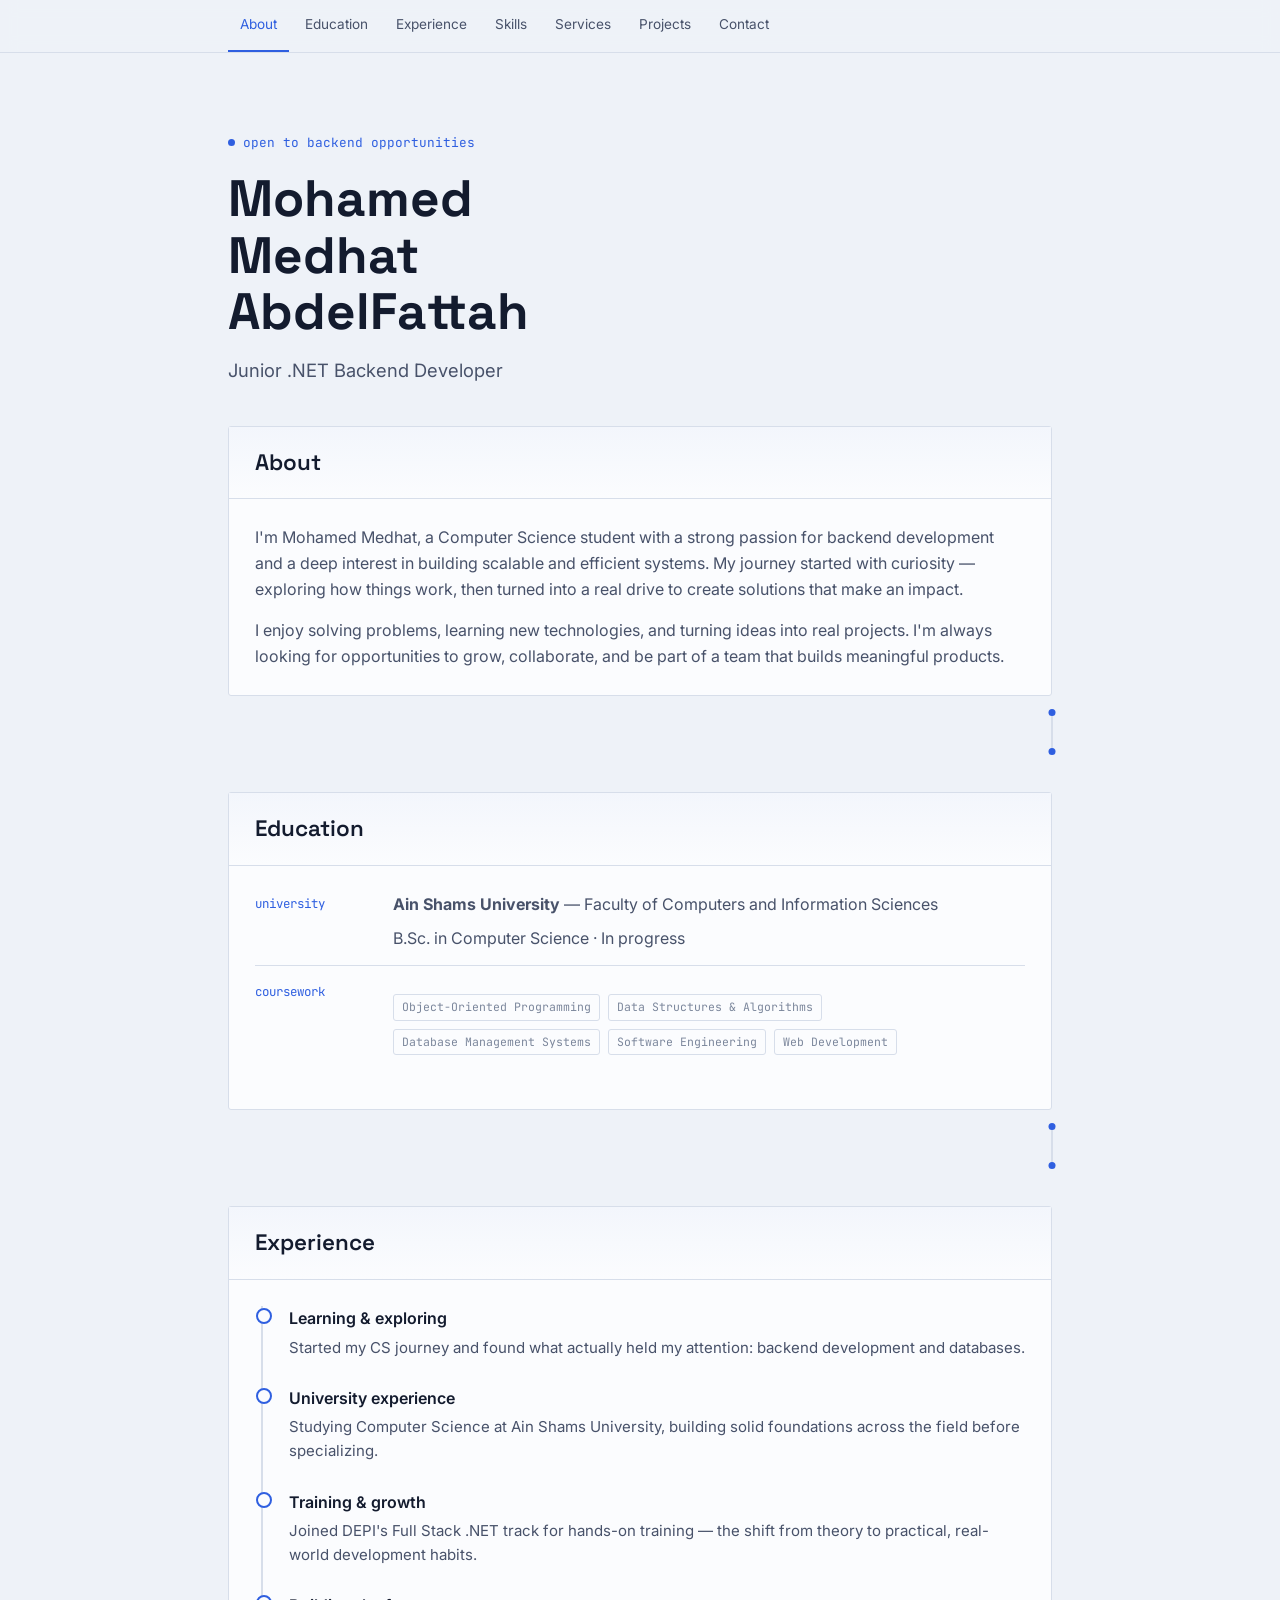
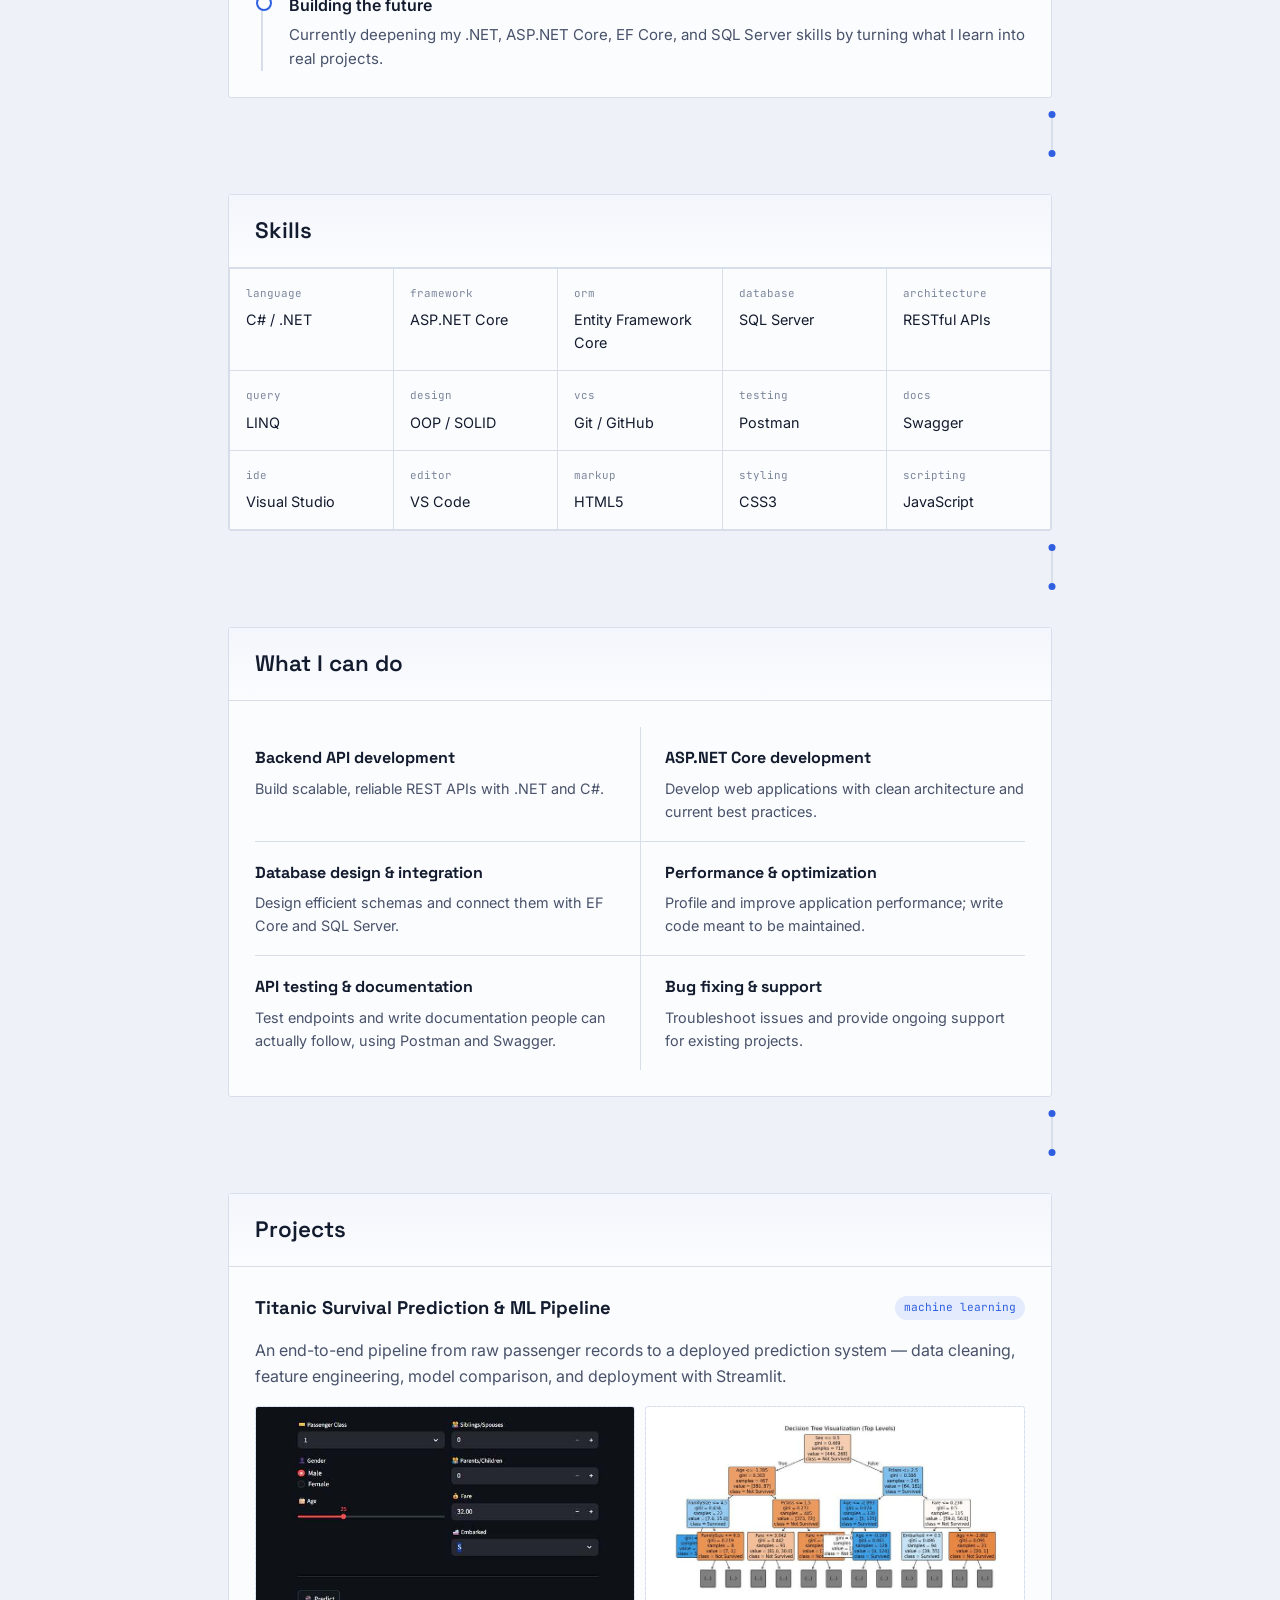
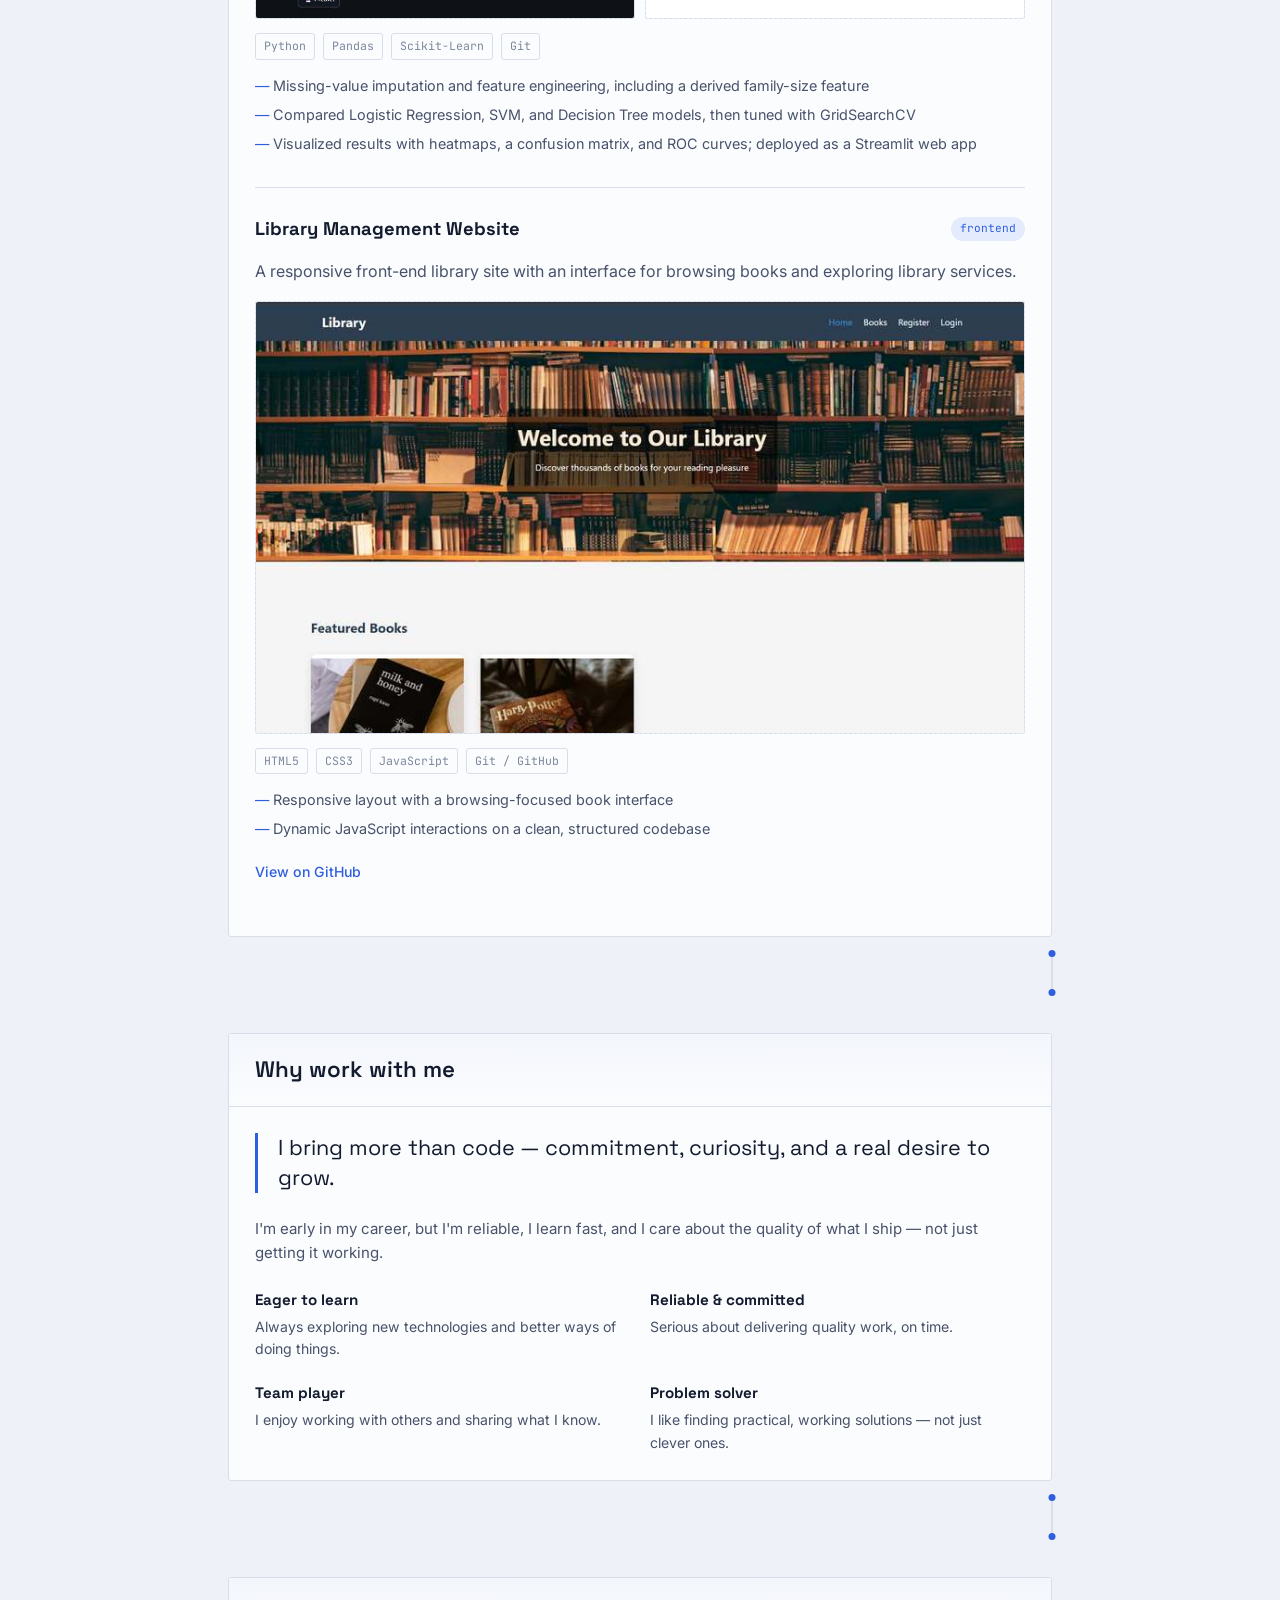
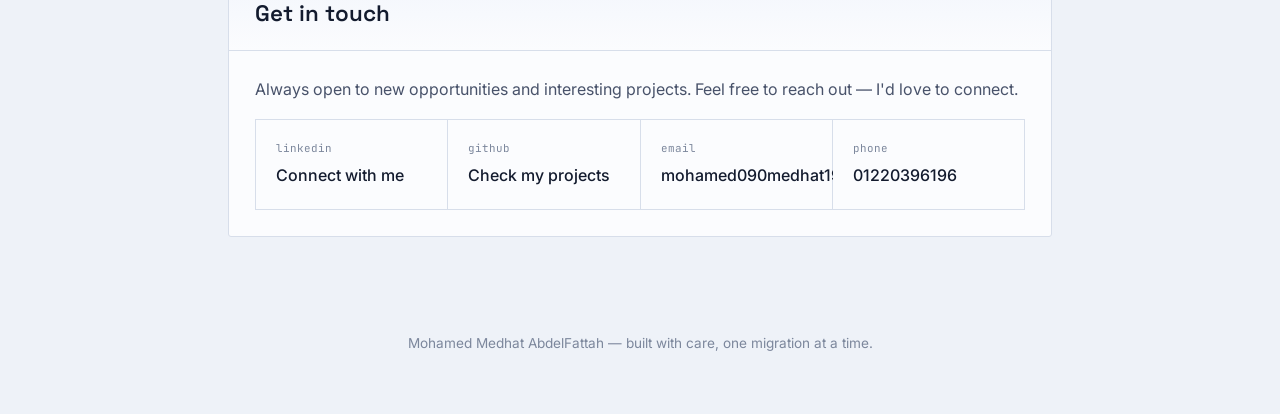
==== index.html @ 2f77079c "Rename portfolio.html to index.html" ====
<!DOCTYPE html>
<html lang="en">
<head>
<meta charset="UTF-8">
<meta name="viewport" content="width=device-width, initial-scale=1.0">
<title>Mohamed Medhat AbdelFattah — .NET Backend Developer</title>
<meta name="description" content="Mohamed Medhat AbdelFattah — Junior .NET Backend Developer. C#, ASP.NET Core, Entity Framework Core, SQL Server. Portfolio, projects, and contact.">
<link rel="icon" href="data:image/svg+xml,%3Csvg xmlns='http://www.w3.org/2000/svg' viewBox='0 0 100 100'%3E%3Crect width='100' height='100' rx='18' fill='%232F5FE0'/%3E%3Ctext x='50' y='68' font-family='monospace' font-size='52' font-weight='700' fill='white' text-anchor='middle'%3E%3C/%3E%3C/text%3E%3C/svg%3E">
<link rel="preconnect" href="https://fonts.googleapis.com">
<link href="https://fonts.googleapis.com/css2?family=Space+Grotesk:wght@500;600;700&family=Inter:wght@400;500;600&family=JetBrains+Mono:wght@400;500&display=swap" rel="stylesheet">
<style>
  :root{
    --bg: #EEF2F8;
    --panel: #FBFCFE;
    --ink: #131B2E;
    --body: #48526A;
    --muted: #7C879C;
    --line: #D7DEEA;
    --accent: #2F5FE0;
    --accent-dim: #E4EBFC;
    --signal: #B5490F;
    --signal-dim: #FBEBE1;
    --radius: 3px;
  }

  *{box-sizing:border-box;}
  html{scroll-behavior:smooth; scroll-padding-top:56px;}
  body{
    margin:0;
    background:var(--bg);
    color:var(--body);
    font-family:'Inter', sans-serif;
    font-size:16px;
    line-height:1.6;
  }
  h1,h2,h3{
    font-family:'Space Grotesk', sans-serif;
    color:var(--ink);
    margin:0;
  }
  .mono{
    font-family:'JetBrains Mono', monospace;
  }
  a{color:var(--accent); text-decoration:none;}
  a:hover{text-decoration:underline;}
  :focus-visible{outline:2px solid var(--accent); outline-offset:2px;}

  .wrap{
    max-width:880px;
    margin:0 auto;
    padding:0 28px;
  }

  /* ---------- section building block ---------- */
  .entity{
    position:relative;
    background:var(--panel);
    border:1px solid var(--line);
    border-radius:var(--radius);
    margin:0 0 56px 0;
  }
  .entity-head{
    padding:18px 26px;
    border-bottom:1px solid var(--line);
    background:linear-gradient(180deg, #F3F6FC, var(--panel));
  }
  .entity-head h2{font-size:1.4rem; font-weight:600;}
  .entity-body{padding:26px;}

  .story p{
    margin:0 0 16px 0;
    font-size:1rem;
    color:var(--body);
  }
  .story p:last-child{margin-bottom:0;}

  .field{
    display:grid;
    grid-template-columns:120px 1fr;
    gap:18px;
    padding:14px 0;
    border-top:1px solid var(--line);
  }
  .field:first-child{border-top:none; padding-top:0;}
  .field-key{
    font-family:'JetBrains Mono', monospace;
    font-size:0.78rem;
    color:var(--accent);
    padding-top:2px;
  }
  .field-val{color:var(--body);}
  .field-val p{margin:0 0 8px 0;}
  .field-val p:last-child{margin-bottom:0;}

  /* connector line between two stacked entities */
  .connector{
    position:relative;
    height:40px;
    max-width:880px;
    margin:-40px auto 40px;
    width:2px;
    background:var(--line);
    left:50%;
  }
  .connector::before,.connector::after{
    content:"";
    position:absolute;
    left:50%;
    width:7px; height:7px;
    background:var(--accent);
    border-radius:50%;
    transform:translateX(-50%);
  }
  .connector::before{top:-3px;}
  .connector::after{bottom:-3px;}

  /* ---------- hero ---------- */
  .hero{
    padding:80px 0 40px;
  }
  .hero .kicker{
    font-family:'JetBrains Mono', monospace;
    font-size:0.8rem;
    color:var(--accent);
    margin-bottom:18px;
    display:flex;
    align-items:center;
    gap:8px;
  }
  .hero .kicker .dot{
    width:7px; height:7px; border-radius:50%;
    background:var(--accent);
    animation:pulse 2s infinite;
  }
  @keyframes pulse{
    0%,100%{opacity:1;} 50%{opacity:0.3;}
  }
  .hero h1{
    font-size:clamp(2.1rem, 5vw, 3.2rem);
    line-height:1.1;
    max-width:11ch;
  }
  .hero .role{
    font-size:1.15rem;
    color:var(--body);
    margin-top:16px;
  }

  /* traits row */
  .traits{
    display:flex;
    flex-wrap:wrap;
    gap:12px;
    margin-top:30px;
  }
  .trait{
    border:1px solid var(--line);
    background:var(--panel);
    padding:8px 14px;
    border-radius:20px;
    font-size:0.85rem;
    color:var(--ink);
  }

  /* timeline */
  .timeline{list-style:none; margin:0; padding:0;}
  .timeline li{
    position:relative;
    padding:0 0 26px 26px;
    border-left:2px solid var(--line);
    margin-left:6px;
  }
  .timeline li:last-child{padding-bottom:0;}
  .timeline li::before{
    content:"";
    position:absolute;
    left:-7px; top:2px;
    width:12px; height:12px;
    border-radius:50%;
    background:var(--panel);
    border:2px solid var(--accent);
  }
  .timeline .t-title{font-weight:600; color:var(--ink); margin-bottom:4px;}
  .timeline .t-desc{font-size:0.94rem;}

  /* skills grid */
  .skill-grid{
    display:grid;
    grid-template-columns:repeat(auto-fill, minmax(150px,1fr));
    gap:1px;
    background:var(--line);
    border:1px solid var(--line);
  }
  .skill{
    background:var(--panel);
    padding:16px;
    font-size:0.9rem;
    color:var(--ink);
    display:flex;
    flex-direction:column;
    gap:6px;
  }
  .skill .k{
    font-family:'JetBrains Mono', monospace;
    font-size:0.68rem;
    color:var(--muted);
  }

  /* services */
  .service-list{display:grid; grid-template-columns:1fr 1fr; gap:0;}
  .service{
    padding:18px 0;
    border-top:1px solid var(--line);
  }
  .service:nth-child(odd){padding-right:24px;}
  .service:nth-child(even){padding-left:24px; border-left:1px solid var(--line);}
  .service:nth-child(-n+2){border-top:none;}
  .service h3{font-size:1rem; margin-bottom:6px;}
  .service p{margin:0; font-size:0.9rem;}

  /* projects */
  .project{
    border-top:1px solid var(--line);
    padding:26px 0;
  }
  .project:first-child{border-top:none; padding-top:0;}
  .project-head{
    display:flex;
    align-items:center;
    justify-content:space-between;
    flex-wrap:wrap;
    gap:10px;
    margin-bottom:10px;
  }
  .project-head h3{font-size:1.15rem;}
  .status{
    font-family:'JetBrains Mono', monospace;
    font-size:0.7rem;
    padding:3px 9px;
    border-radius:12px;
    white-space:nowrap;
  }
  .status.done{background:var(--accent-dim); color:var(--accent);}
  .status.progress{background:var(--signal-dim); color:var(--signal);}
  .stack{
    display:flex;
    flex-wrap:wrap;
    gap:8px;
    margin:14px 0;
  }
  .stack span{
    font-family:'JetBrains Mono', monospace;
    font-size:0.72rem;
    color:var(--muted);
    border:1px solid var(--line);
    padding:3px 8px;
    border-radius:3px;
  }
  .project ul.feat{
    margin:14px 0 0 0;
    padding:0;
    list-style:none;
    font-size:0.9rem;
  }
  .project ul.feat li{
    padding-left:18px;
    position:relative;
    margin-bottom:6px;
  }
  .project ul.feat li::before{
    content:"—";
    position:absolute;
    left:0;
    color:var(--accent);
  }
  .project-link{
    display:inline-block;
    margin-top:14px;
    font-size:0.88rem;
    font-weight:500;
  }
  .project-shot{
    margin-top:16px;
    border:1px dashed var(--line);
    border-radius:var(--radius);
    background:var(--accent-dim);
    aspect-ratio:16/9;
    display:flex;
    align-items:center;
    justify-content:center;
    color:var(--muted);
    font-size:0.85rem;
    overflow:hidden;
  }
  .project-shot img{
    width:100%;
    height:100%;
    object-fit:cover;
    display:block;
  }
  .project-shots{
    margin-top:16px;
    display:grid;
    grid-template-columns:1fr 1fr;
    gap:10px;
  }
  .project-shots .project-shot{margin-top:0;}
  @media (max-width:640px){
    .project-shots{grid-template-columns:1fr;}
  }

  /* why work with me */
  .quote{
    font-family:'Space Grotesk', sans-serif;
    font-size:1.35rem;
    color:var(--ink);
    line-height:1.4;
    border-left:3px solid var(--accent);
    padding-left:20px;
    margin:0 0 24px 0;
  }
  .reasons{
    display:grid;
    grid-template-columns:1fr 1fr;
    gap:20px;
    margin-top:22px;
  }
  .reason h3{font-size:0.95rem; margin-bottom:4px;}
  .reason p{margin:0; font-size:0.88rem;}

  /* contact */
  .contact-grid{
    display:grid;
    grid-template-columns:repeat(auto-fit, minmax(180px,1fr));
    gap:1px;
    background:var(--line);
    border:1px solid var(--line);
  }
  .contact-item{
    background:var(--panel);
    padding:20px;
  }
  .contact-item .k{
    font-family:'JetBrains Mono', monospace;
    font-size:0.68rem;
    color:var(--muted);
    display:block;
    margin-bottom:6px;
  }
  .contact-item .v{font-weight:500; color:var(--ink);}

  footer{
    text-align:center;
    padding:40px 0 60px;
    color:var(--muted);
    font-size:0.85rem;
  }

  @media (max-width:640px){
    .wrap{padding:0 18px;}
    .hero{padding:48px 0 28px;}
    .entity{margin-bottom:36px;}
    .entity-head{padding:14px 18px;}
    .entity-body{padding:18px;}
    .field{grid-template-columns:1fr;}
    .field-key{padding-top:0;}
    .service-list{grid-template-columns:1fr;}
    .service:nth-child(even){border-left:none; padding-left:0;}
    .service:nth-child(2){border-top:1px solid var(--line);}
    .reasons{grid-template-columns:1fr;}
    .skill-grid{grid-template-columns:repeat(2,1fr);}
    .contact-grid{grid-template-columns:1fr 1fr;}
  }

  @media (prefers-reduced-motion: reduce){
    *{animation:none !important; transition:none !important;}
  }

  .reveal{
    opacity:0;
    transform:translateY(18px);
    transition:opacity 0.6s ease, transform 0.6s ease;
  }
  .reveal.visible{
    opacity:1;
    transform:translateY(0);
  }

  /* ---------- sticky nav ---------- */
  .site-nav{
    position:sticky;
    top:0;
    z-index:50;
    background:rgba(238,242,248,0.85);
    backdrop-filter:blur(8px);
    -webkit-backdrop-filter:blur(8px);
    border-bottom:1px solid var(--line);
  }
  .site-nav .wrap{
    display:flex;
    align-items:center;
    gap:4px;
    overflow-x:auto;
    padding-top:0;
    padding-bottom:0;
    scrollbar-width:none;
  }
  .site-nav .wrap::-webkit-scrollbar{display:none;}
  .site-nav a{
    flex:0 0 auto;
    font-size:0.85rem;
    color:var(--body);
    padding:14px 12px;
    white-space:nowrap;
    border-bottom:2px solid transparent;
    transition:color 0.2s ease, border-color 0.2s ease;
  }
  .site-nav a:hover{color:var(--ink); text-decoration:none;}
  .site-nav a.active{color:var(--accent); border-color:var(--accent);}

  /* back to top */
  .to-top{
    position:fixed;
    right:20px;
    bottom:20px;
    width:42px;
    height:42px;
    border-radius:50%;
    background:var(--ink);
    color:#fff;
    display:flex;
    align-items:center;
    justify-content:center;
    font-size:1.1rem;
    text-decoration:none;
    opacity:0;
    pointer-events:none;
    transform:translateY(8px);
    transition:opacity 0.25s ease, transform 0.25s ease;
    z-index:60;
    box-shadow:0 4px 14px rgba(19,27,46,0.25);
  }
  .to-top.show{opacity:1; pointer-events:auto; transform:translateY(0);}
  .to-top:hover{background:var(--accent);}

  /* hover polish */
  .project-shot{transition:box-shadow 0.2s ease;}
  .project-shot img{transition:transform 0.4s ease;}
  .project-shot:hover img{transform:scale(1.035);}
  .trait{transition:border-color 0.2s ease, color 0.2s ease;}
  .skill{transition:background 0.15s ease;}
  .skill:hover{background:var(--accent-dim);}
  .contact-item{transition:background 0.15s ease;}
  .contact-item:hover{background:var(--accent-dim);}
</style>
</head>
<body>

<nav class="site-nav">
  <div class="wrap">
    <a href="#about">About</a>
    <a href="#education">Education</a>
    <a href="#experience">Experience</a>
    <a href="#skills">Skills</a>
    <a href="#services">Services</a>
    <a href="#projects">Projects</a>
    <a href="#contact">Contact</a>
  </div>
</nav>

<div class="wrap">

  <!-- HERO -->
  <section class="hero" id="top">
    <div class="kicker"><span class="dot"></span>open to backend opportunities</div>
    <h1>Mohamed Medhat AbdelFattah</h1>
    <div class="role">Junior .NET Backend Developer</div>
  </section>

  <!-- ABOUT -->
  <article class="entity reveal" id="about">
    <div class="entity-head">
      <h2>About</h2>
    </div>
    <div class="entity-body story">
      <p>I'm Mohamed Medhat, a Computer Science student with a strong passion for backend development and a deep interest in building scalable and efficient systems. My journey started with curiosity — exploring how things work, then turned into a real drive to create solutions that make an impact.</p>
      <p>I enjoy solving problems, learning new technologies, and turning ideas into real projects. I'm always looking for opportunities to grow, collaborate, and be part of a team that builds meaningful products.</p>
    </div>
  </article>

  <div class="connector"></div>

  <!-- EDUCATION -->
  <article class="entity reveal" id="education">
    <div class="entity-head">
      <h2>Education</h2>
    </div>
    <div class="entity-body">
      <div class="field">
        <div class="field-key">university</div>
        <div class="field-val">
          <p><strong>Ain Shams University</strong> — Faculty of Computers and Information Sciences</p>
          <p>B.Sc. in Computer Science · In progress</p>
        </div>
      </div>
      <div class="field">
        <div class="field-key">coursework</div>
        <div class="field-val">
          <div class="stack">
            <span>Object-Oriented Programming</span>
            <span>Data Structures &amp; Algorithms</span>
            <span>Database Management Systems</span>
            <span>Software Engineering</span>
            <span>Web Development</span>
          </div>
        </div>
      </div>
    </div>
  </article>

  <div class="connector"></div>

  <!-- EXPERIENCE -->
  <article class="entity reveal" id="experience">
    <div class="entity-head">
      <h2>Experience</h2>
    </div>
    <div class="entity-body">
      <ul class="timeline">
        <li>
          <div class="t-title">Learning &amp; exploring</div>
          <div class="t-desc">Started my CS journey and found what actually held my attention: backend development and databases.</div>
        </li>
        <li>
          <div class="t-title">University experience</div>
          <div class="t-desc">Studying Computer Science at Ain Shams University, building solid foundations across the field before specializing.</div>
        </li>
        <li>
          <div class="t-title">Training &amp; growth</div>
          <div class="t-desc">Joined DEPI's Full Stack .NET track for hands-on training — the shift from theory to practical, real-world development habits.</div>
        </li>
        <li>
          <div class="t-title">Building the future</div>
          <div class="t-desc">Currently deepening my .NET, ASP.NET Core, EF Core, and SQL Server skills by turning what I learn into real projects.</div>
        </li>
      </ul>
    </div>
  </article>

  <div class="connector"></div>

  <!-- SKILLS -->
  <article class="entity reveal" id="skills">
    <div class="entity-head">
      <h2>Skills</h2>
    </div>
    <div class="skill-grid">
      <div class="skill"><span class="k">language</span>C# / .NET</div>
      <div class="skill"><span class="k">framework</span>ASP.NET Core</div>
      <div class="skill"><span class="k">orm</span>Entity Framework Core</div>
      <div class="skill"><span class="k">database</span>SQL Server</div>
      <div class="skill"><span class="k">architecture</span>RESTful APIs</div>
      <div class="skill"><span class="k">query</span>LINQ</div>
      <div class="skill"><span class="k">design</span>OOP / SOLID</div>
      <div class="skill"><span class="k">vcs</span>Git / GitHub</div>
      <div class="skill"><span class="k">testing</span>Postman</div>
      <div class="skill"><span class="k">docs</span>Swagger</div>
      <div class="skill"><span class="k">ide</span>Visual Studio</div>
      <div class="skill"><span class="k">editor</span>VS Code</div>
      <div class="skill"><span class="k">markup</span>HTML5</div>
      <div class="skill"><span class="k">styling</span>CSS3</div>
      <div class="skill"><span class="k">scripting</span>JavaScript</div>
    </div>
  </article>

  <div class="connector"></div>

  <!-- SERVICES -->
  <article class="entity reveal" id="services">
    <div class="entity-head">
      <h2>What I can do</h2>
    </div>
    <div class="entity-body">
      <div class="service-list">
        <div class="service">
          <h3>Backend API development</h3>
          <p>Build scalable, reliable REST APIs with .NET and C#.</p>
        </div>
        <div class="service">
          <h3>ASP.NET Core development</h3>
          <p>Develop web applications with clean architecture and current best practices.</p>
        </div>
        <div class="service">
          <h3>Database design &amp; integration</h3>
          <p>Design efficient schemas and connect them with EF Core and SQL Server.</p>
        </div>
        <div class="service">
          <h3>Performance &amp; optimization</h3>
          <p>Profile and improve application performance; write code meant to be maintained.</p>
        </div>
        <div class="service">
          <h3>API testing &amp; documentation</h3>
          <p>Test endpoints and write documentation people can actually follow, using Postman and Swagger.</p>
        </div>
        <div class="service">
          <h3>Bug fixing &amp; support</h3>
          <p>Troubleshoot issues and provide ongoing support for existing projects.</p>
        </div>
      </div>
    </div>
  </article>

  <div class="connector"></div>

  <!-- PROJECTS -->
  <article class="entity reveal" id="projects">
    <div class="entity-head">
      <h2>Projects</h2>
    </div>
    <div class="entity-body">

      <div class="project">
        <div class="project-head">
          <h3>Titanic Survival Prediction &amp; ML Pipeline</h3>
          <span class="status done">machine learning</span>
        </div>
        <p>An end-to-end pipeline from raw passenger records to a deployed prediction system — data cleaning, feature engineering, model comparison, and deployment with Streamlit.</p>
        <div class="project-shots">
          <div class="project-shot"><img src="[data-uri]" alt="Titanic Survival Predictor Streamlit app"></div>
          <div class="project-shot"><img src="[data-uri]" alt="Decision tree visualization from the Titanic model"></div>
        </div>
        <div class="stack">
          <span>Python</span><span>Pandas</span><span>Scikit-Learn</span><span>Git</span>
        </div>
        <ul class="feat">
          <li>Missing-value imputation and feature engineering, including a derived family-size feature</li>
          <li>Compared Logistic Regression, SVM, and Decision Tree models, then tuned with GridSearchCV</li>
          <li>Visualized results with heatmaps, a confusion matrix, and ROC curves; deployed as a Streamlit web app</li>
        </ul>
      </div>

      <div class="project">
        <div class="project-head">
          <h3>Library Management Website</h3>
          <span class="status done">frontend</span>
        </div>
        <p>A responsive front-end library site with an interface for browsing books and exploring library services.</p>
        <div class="project-shot"><img src="[data-uri]" alt="Library Management website homepage"></div>
        <div class="stack">
          <span>HTML5</span><span>CSS3</span><span>JavaScript</span><span>Git / GitHub</span>
        </div>
        <ul class="feat">
          <li>Responsive layout with a browsing-focused book interface</li>
          <li>Dynamic JavaScript interactions on a clean, structured codebase</li>
        </ul>
        <a class="project-link" href="https://github.com/mohamed090medhat199-create" target="_blank" rel="noopener">View on GitHub</a>
      </div>

    </div>
  </article>

  <div class="connector"></div>

  <!-- WHY WORK WITH ME -->
  <article class="entity reveal" id="why">
    <div class="entity-head">
      <h2>Why work with me</h2>
    </div>
    <div class="entity-body">
      <p class="quote">I bring more than code — commitment, curiosity, and a real desire to grow.</p>
      <p style="font-size:0.94rem;">I'm early in my career, but I'm reliable, I learn fast, and I care about the quality of what I ship — not just getting it working.</p>
      <div class="reasons">
        <div class="reason">
          <h3>Eager to learn</h3>
          <p>Always exploring new technologies and better ways of doing things.</p>
        </div>
        <div class="reason">
          <h3>Reliable &amp; committed</h3>
          <p>Serious about delivering quality work, on time.</p>
        </div>
        <div class="reason">
          <h3>Team player</h3>
          <p>I enjoy working with others and sharing what I know.</p>
        </div>
        <div class="reason">
          <h3>Problem solver</h3>
          <p>I like finding practical, working solutions — not just clever ones.</p>
        </div>
      </div>
    </div>
  </article>

  <div class="connector"></div>

  <!-- CONTACT -->
  <article class="entity reveal" id="contact">
    <div class="entity-head">
      <h2>Get in touch</h2>
    </div>
    <div class="entity-body">
      <p style="margin-top:0;">Always open to new opportunities and interesting projects. Feel free to reach out — I'd love to connect.</p>
      <div class="contact-grid">
        <div class="contact-item">
          <span class="k">linkedin</span>
          <a class="v" href="https://linkedin.com/in/mohamedmedhat-" target="_blank" rel="noopener">Connect with me</a>
        </div>
        <div class="contact-item">
          <span class="k">github</span>
          <a class="v" href="https://github.com/mohamed090medhat199-create" target="_blank" rel="noopener">Check my projects</a>
        </div>
        <div class="contact-item">
          <span class="k">email</span>
          <a class="v" href="mailto:mohamed090medhat19@gmail.com">mohamed090medhat19@gmail.com</a>
        </div>
        <div class="contact-item">
          <span class="k">phone</span>
          <a class="v" href="tel:+201220396196">01220396196</a>
        </div>
      </div>
    </div>
  </article>

  <footer>Mohamed Medhat AbdelFattah — built with care, one migration at a time.</footer>

</div>

<a href="#top" class="to-top" id="toTop" aria-label="Back to top">↑</a>

<script>
  var reduced = window.matchMedia('(prefers-reduced-motion: reduce)').matches;
  var items = document.querySelectorAll('.reveal');
  if (reduced || !('IntersectionObserver' in window)) {
    items.forEach(function(el){ el.classList.add('visible'); });
  } else {
    var io = new IntersectionObserver(function(entries){
      entries.forEach(function(entry){
        if (entry.isIntersecting) {
          entry.target.classList.add('visible');
          io.unobserve(entry.target);
        }
      });
    }, { threshold: 0.15, rootMargin: '0px 0px -40px 0px' });
    items.forEach(function(el){ io.observe(el); });
  }

  // scroll-spy nav highlighting
  var navLinks = document.querySelectorAll('.site-nav a');
  var sections = Array.prototype.slice.call(document.querySelectorAll('.entity[id]'));
  function setActiveNav(){
    var pos = window.scrollY + 120;
    var current = sections[0] && sections[0].id;
    sections.forEach(function(sec){
      if (sec.offsetTop <= pos) current = sec.id;
    });
    navLinks.forEach(function(a){
      a.classList.toggle('active', a.getAttribute('href') === '#' + current);
    });
  }
  window.addEventListener('scroll', setActiveNav, { passive: true });
  setActiveNav();

  // back-to-top button
  var toTop = document.getElementById('toTop');
  window.addEventListener('scroll', function(){
    toTop.classList.toggle('show', window.scrollY > 500);
  }, { passive: true });
</script>

</body>
</html>
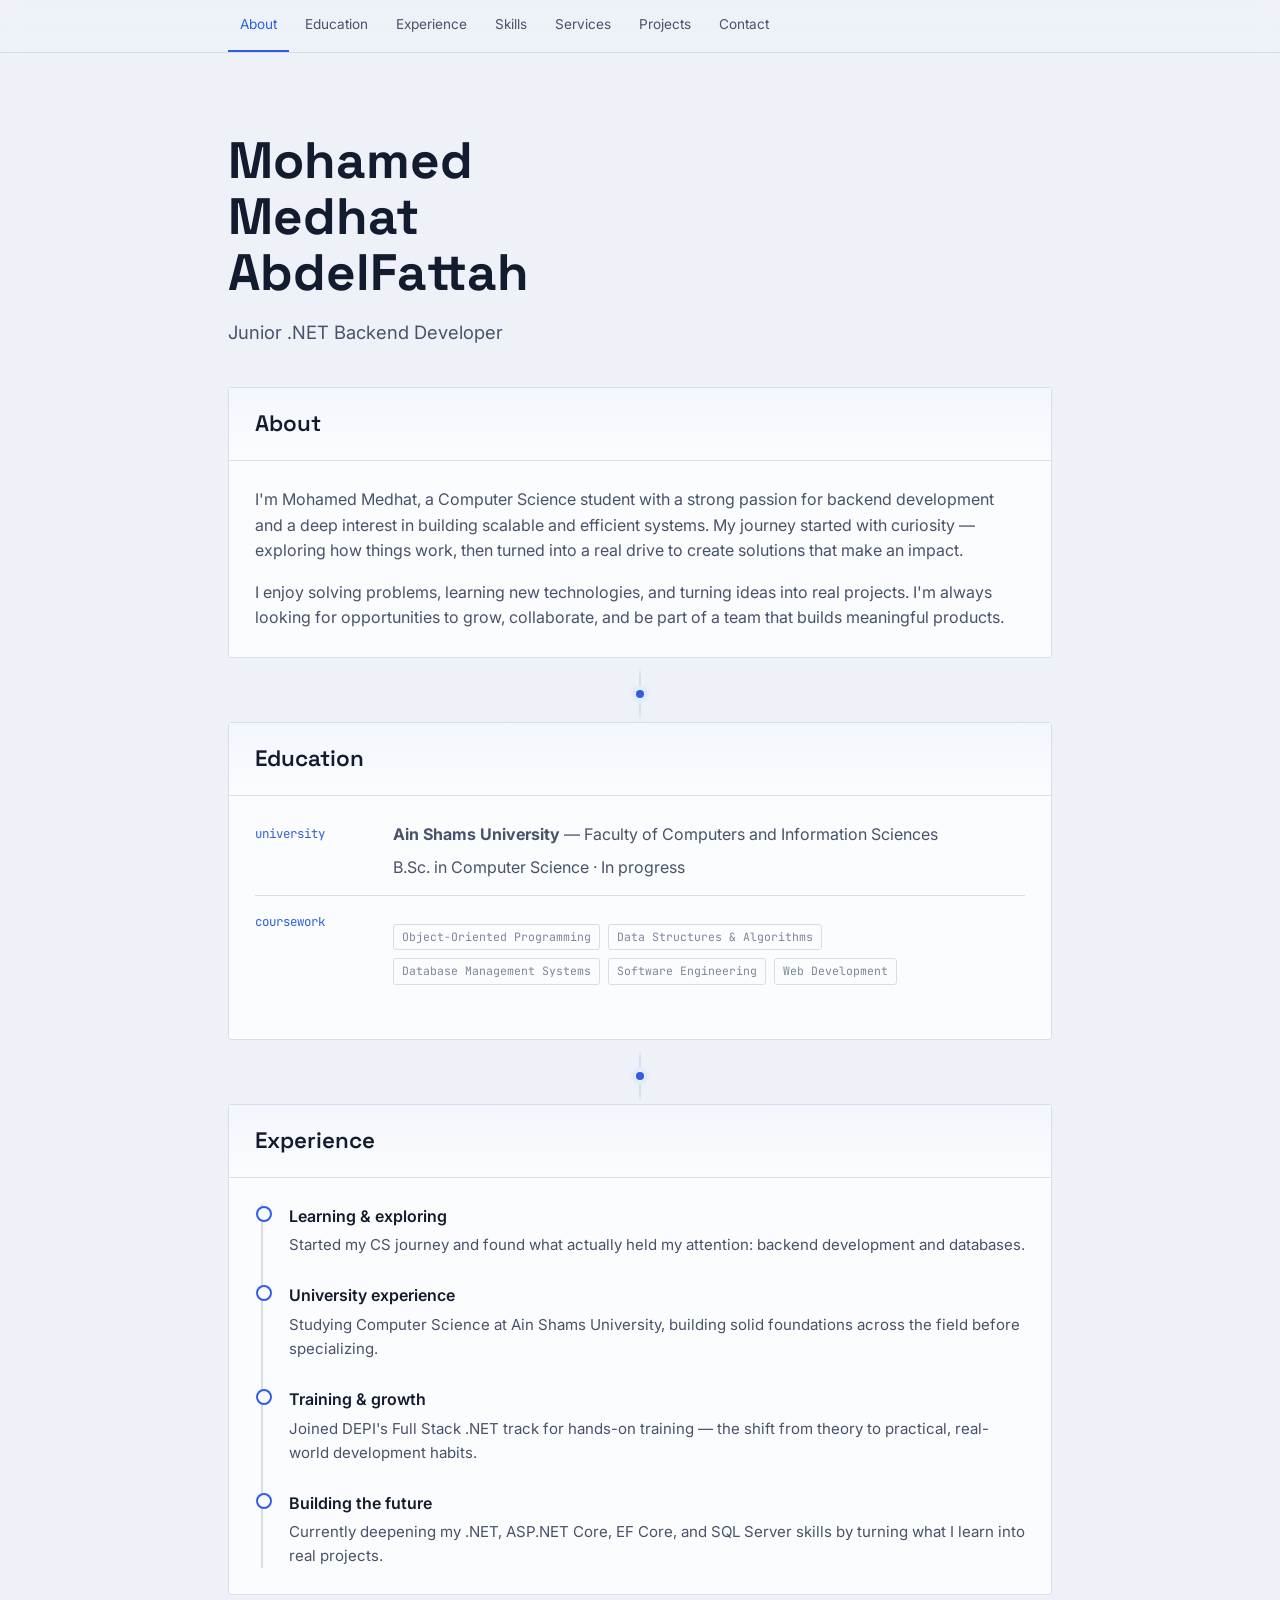
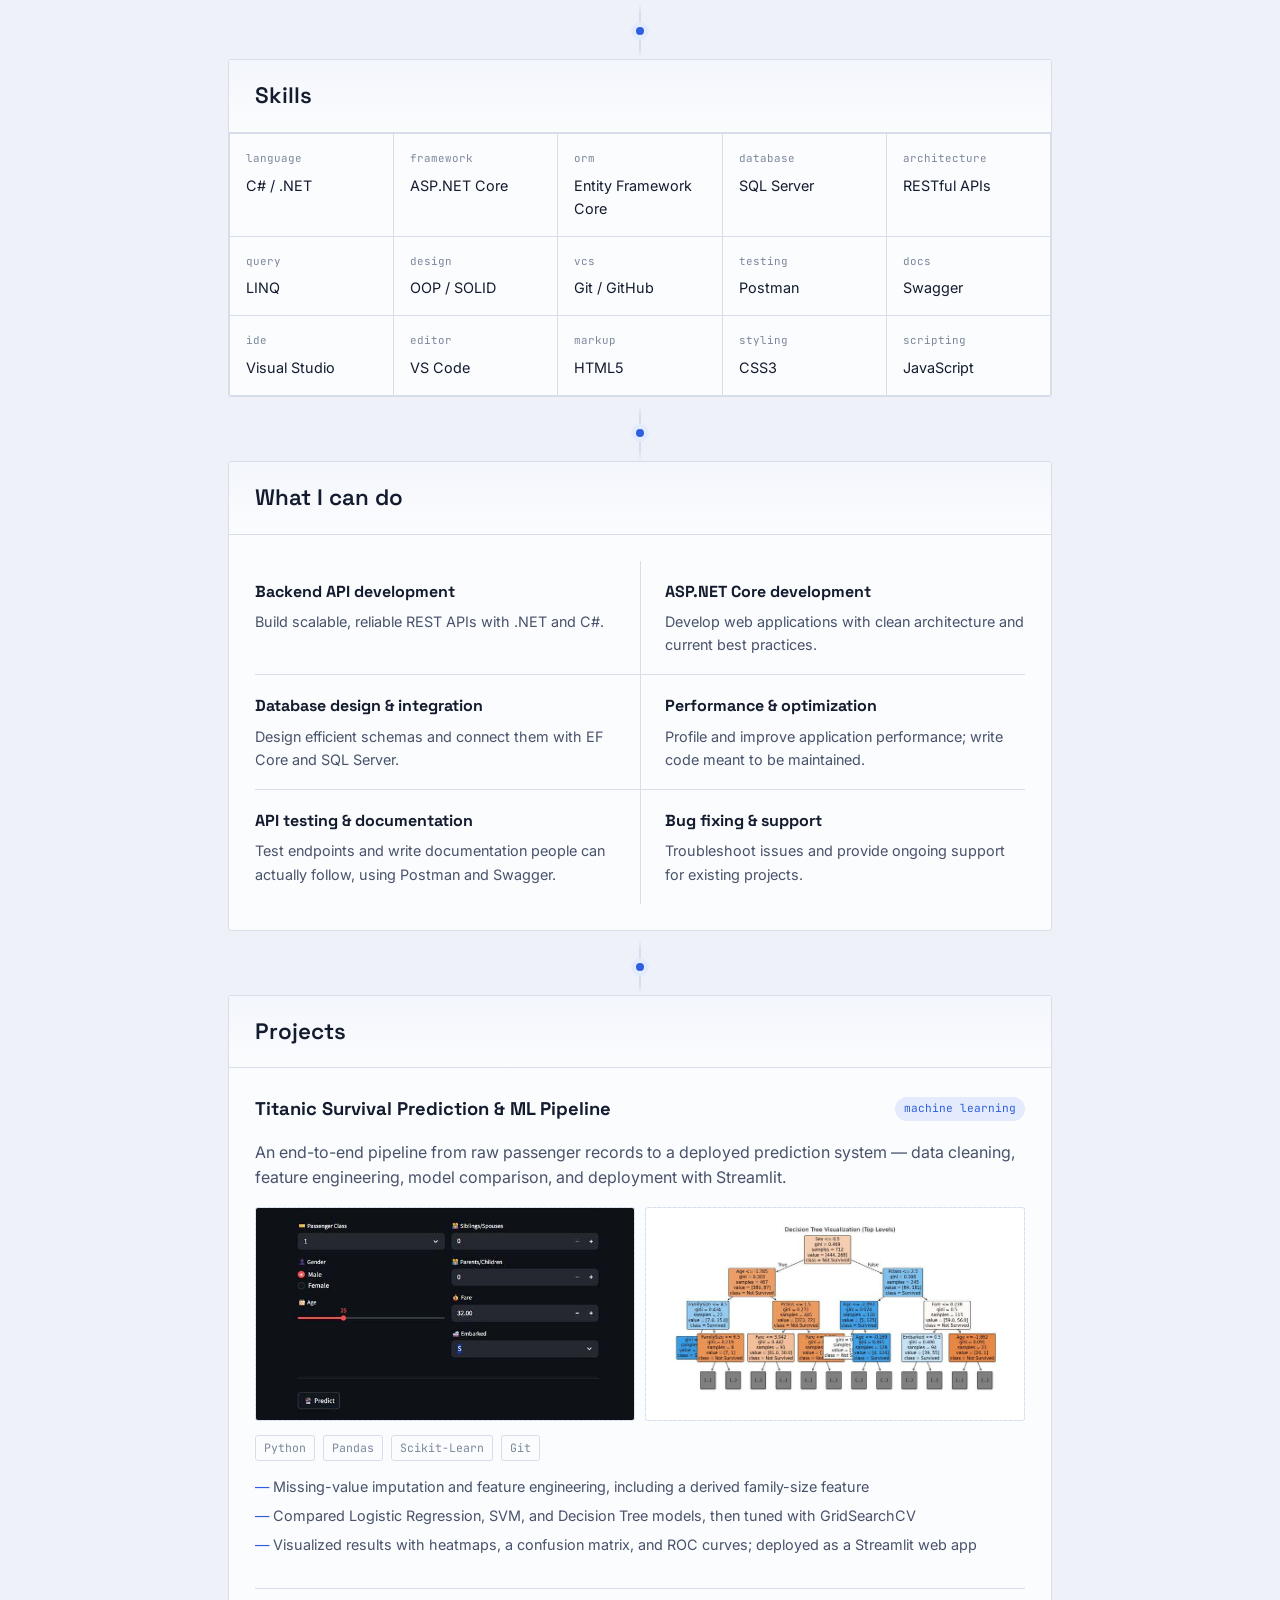
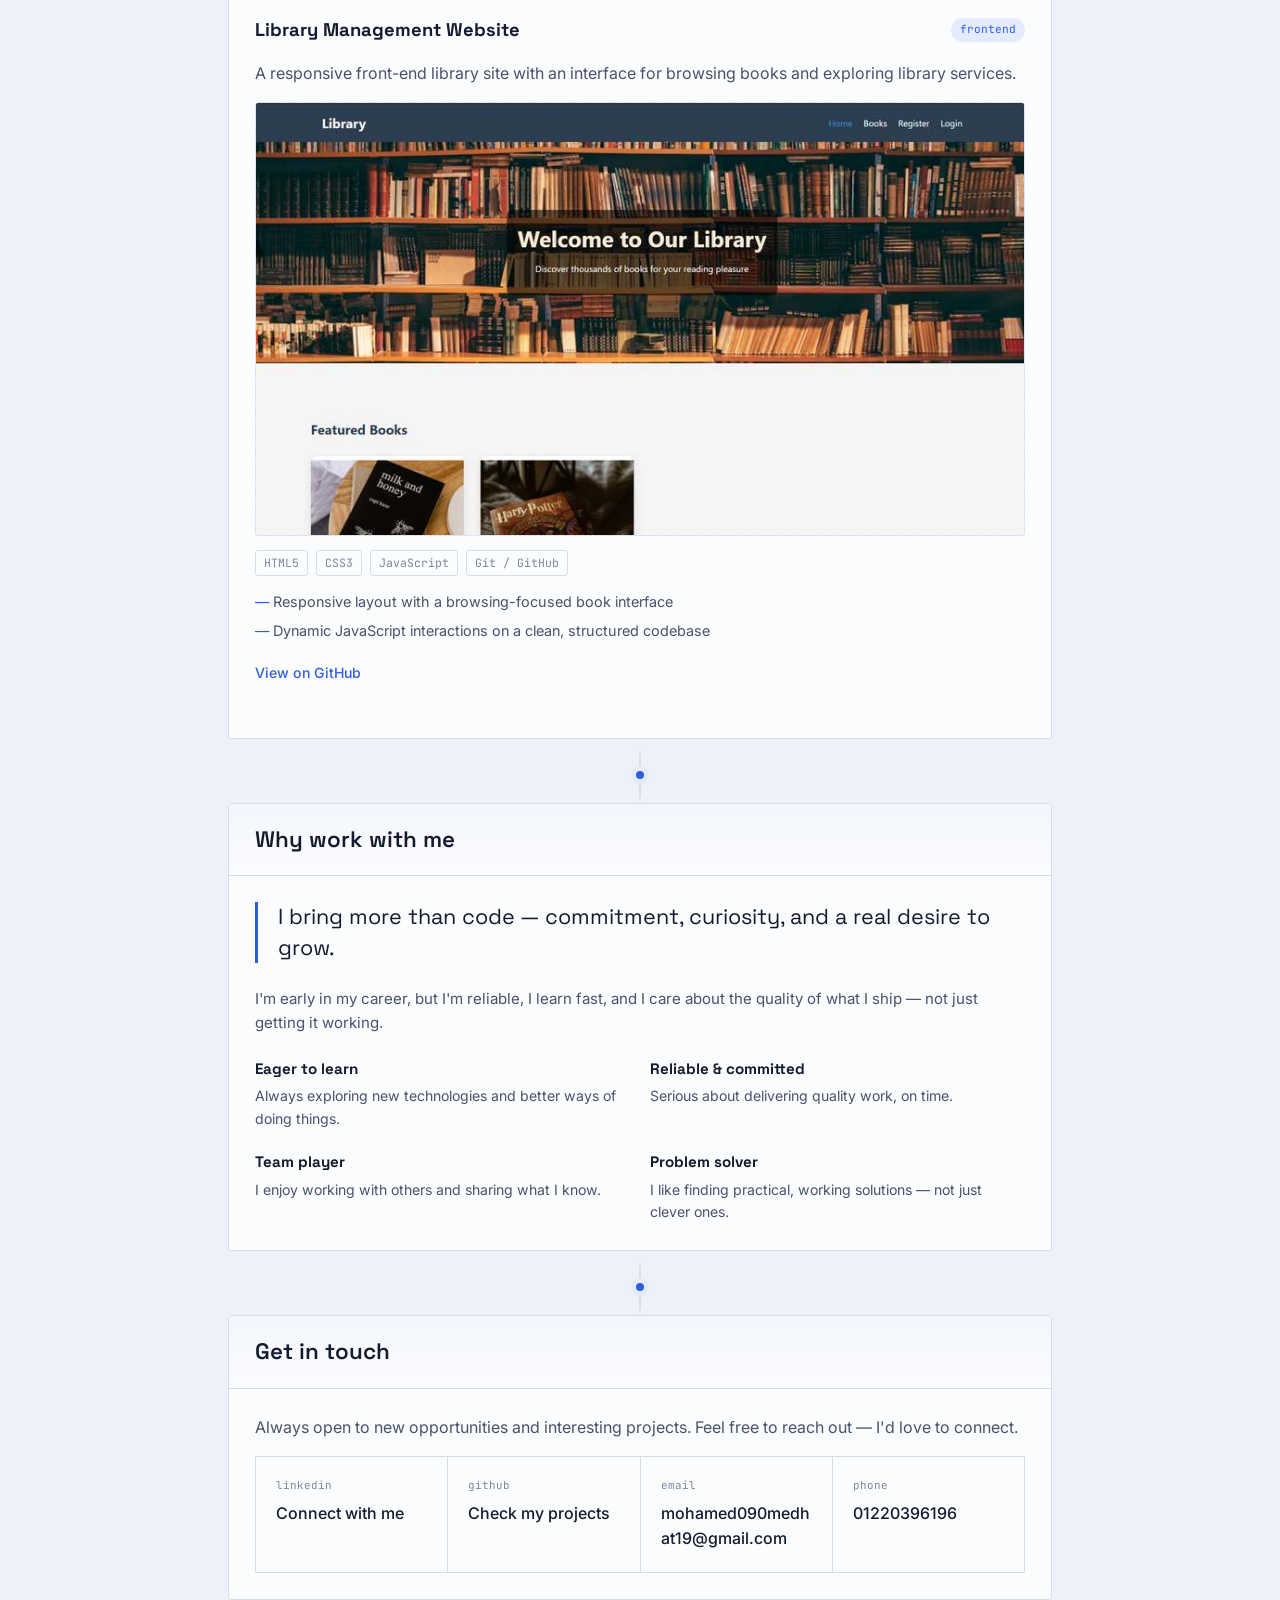
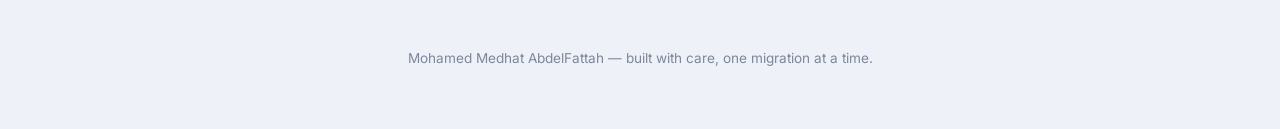
==== commit df2fed8d: "Add files via upload" ====
--- a/index.html
+++ b/index.html
@@ -24,7 +24,7 @@
   }
 
   *{box-sizing:border-box;}
-  html{scroll-behavior:smooth; scroll-padding-top:56px;}
+  html{scroll-behavior:smooth; scroll-padding-top:56px; overflow-x:hidden;}
   body{
     margin:0;
     background:var(--bg);
@@ -32,6 +32,9 @@
     font-family:'Inter', sans-serif;
     font-size:16px;
     line-height:1.6;
+    overflow-x:hidden;
+    overflow-wrap:break-word;
+    word-break:break-word;
   }
   h1,h2,h3{
     font-family:'Space Grotesk', sans-serif;
@@ -57,7 +60,7 @@
     background:var(--panel);
     border:1px solid var(--line);
     border-radius:var(--radius);
-    margin:0 0 56px 0;
+    margin:0 0 8px 0;
   }
   .entity-head{
     padding:18px 26px;
@@ -95,24 +98,26 @@
   /* connector line between two stacked entities */
   .connector{
     position:relative;
-    height:40px;
-    max-width:880px;
-    margin:-40px auto 40px;
+    height:56px;
+    display:flex;
+    justify-content:center;
+  }
+  .connector::before{
+    content:"";
     width:2px;
-    background:var(--line);
-    left:50%;
-  }
-  .connector::before,.connector::after{
+    background:linear-gradient(to bottom, transparent, var(--line) 20%, var(--line) 80%, transparent);
+  }
+  .connector::after{
     content:"";
     position:absolute;
+    top:50%;
     left:50%;
-    width:7px; height:7px;
+    width:8px; height:8px;
     background:var(--accent);
     border-radius:50%;
-    transform:translateX(-50%);
-  }
-  .connector::before{top:-3px;}
-  .connector::after{bottom:-3px;}
+    transform:translate(-50%,-50%);
+    box-shadow:0 0 0 5px var(--accent-dim);
+  }
 
   /* ---------- hero ---------- */
   .hero{
@@ -359,7 +364,8 @@
   @media (max-width:640px){
     .wrap{padding:0 18px;}
     .hero{padding:48px 0 28px;}
-    .entity{margin-bottom:36px;}
+    .entity{margin-bottom:8px;}
+    .connector{height:40px;}
     .entity-head{padding:14px 18px;}
     .entity-body{padding:18px;}
     .field{grid-template-columns:1fr;}
@@ -472,7 +478,6 @@
 
   <!-- HERO -->
   <section class="hero" id="top">
-    <div class="kicker"><span class="dot"></span>open to backend opportunities</div>
     <h1>Mohamed Medhat AbdelFattah</h1>
     <div class="role">Junior .NET Backend Developer</div>
   </section>
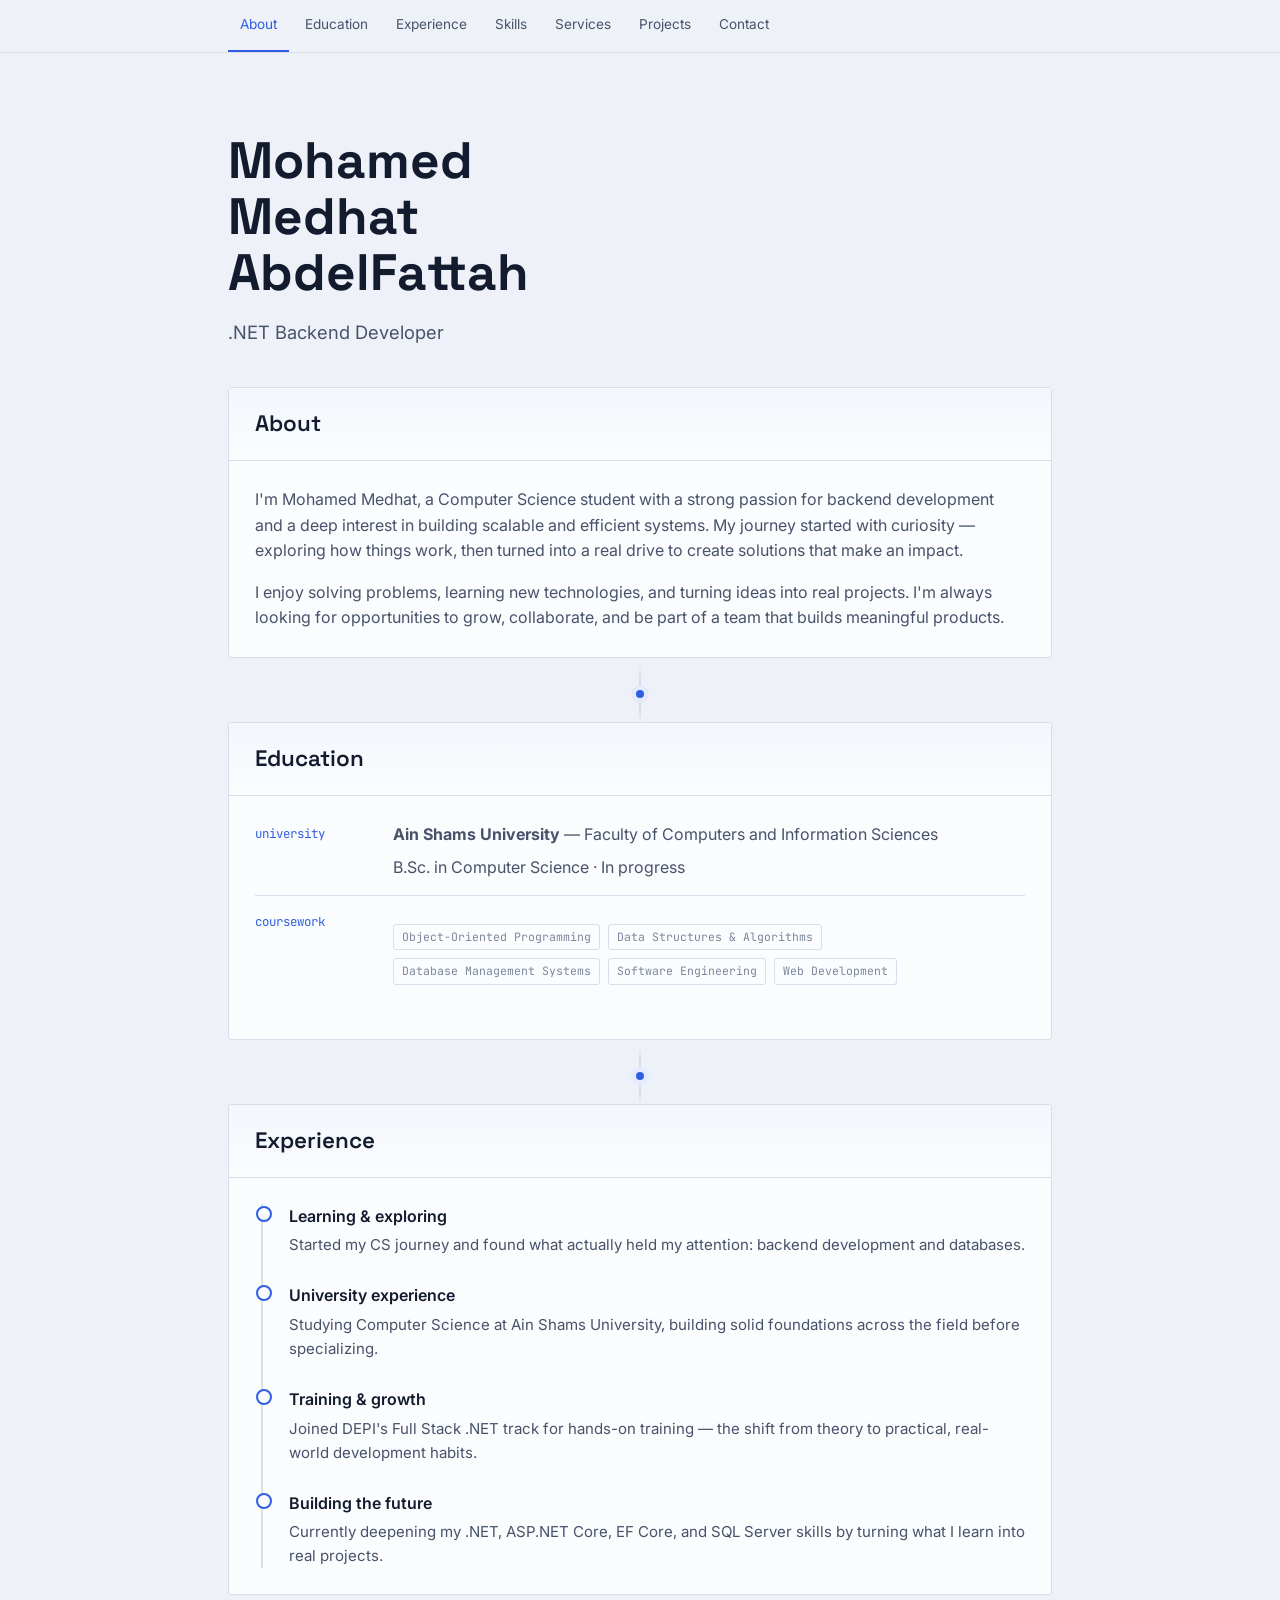
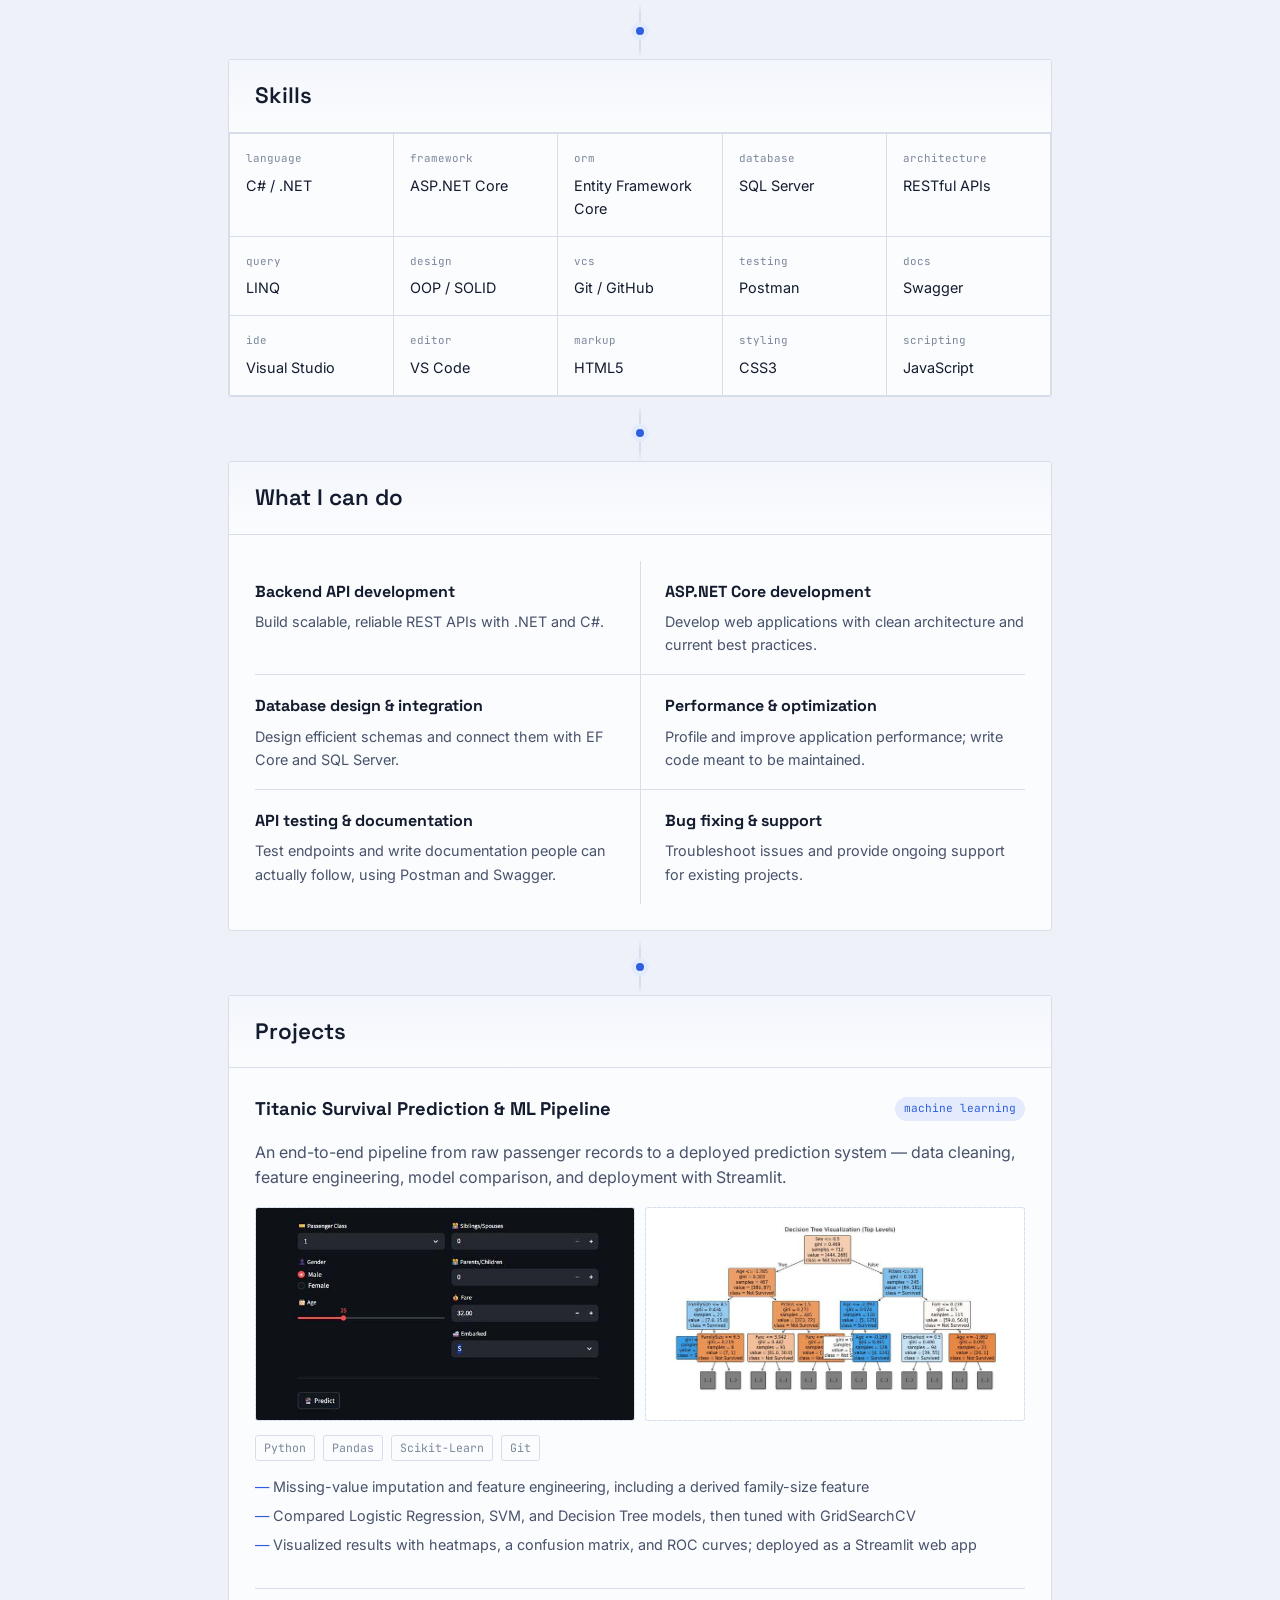
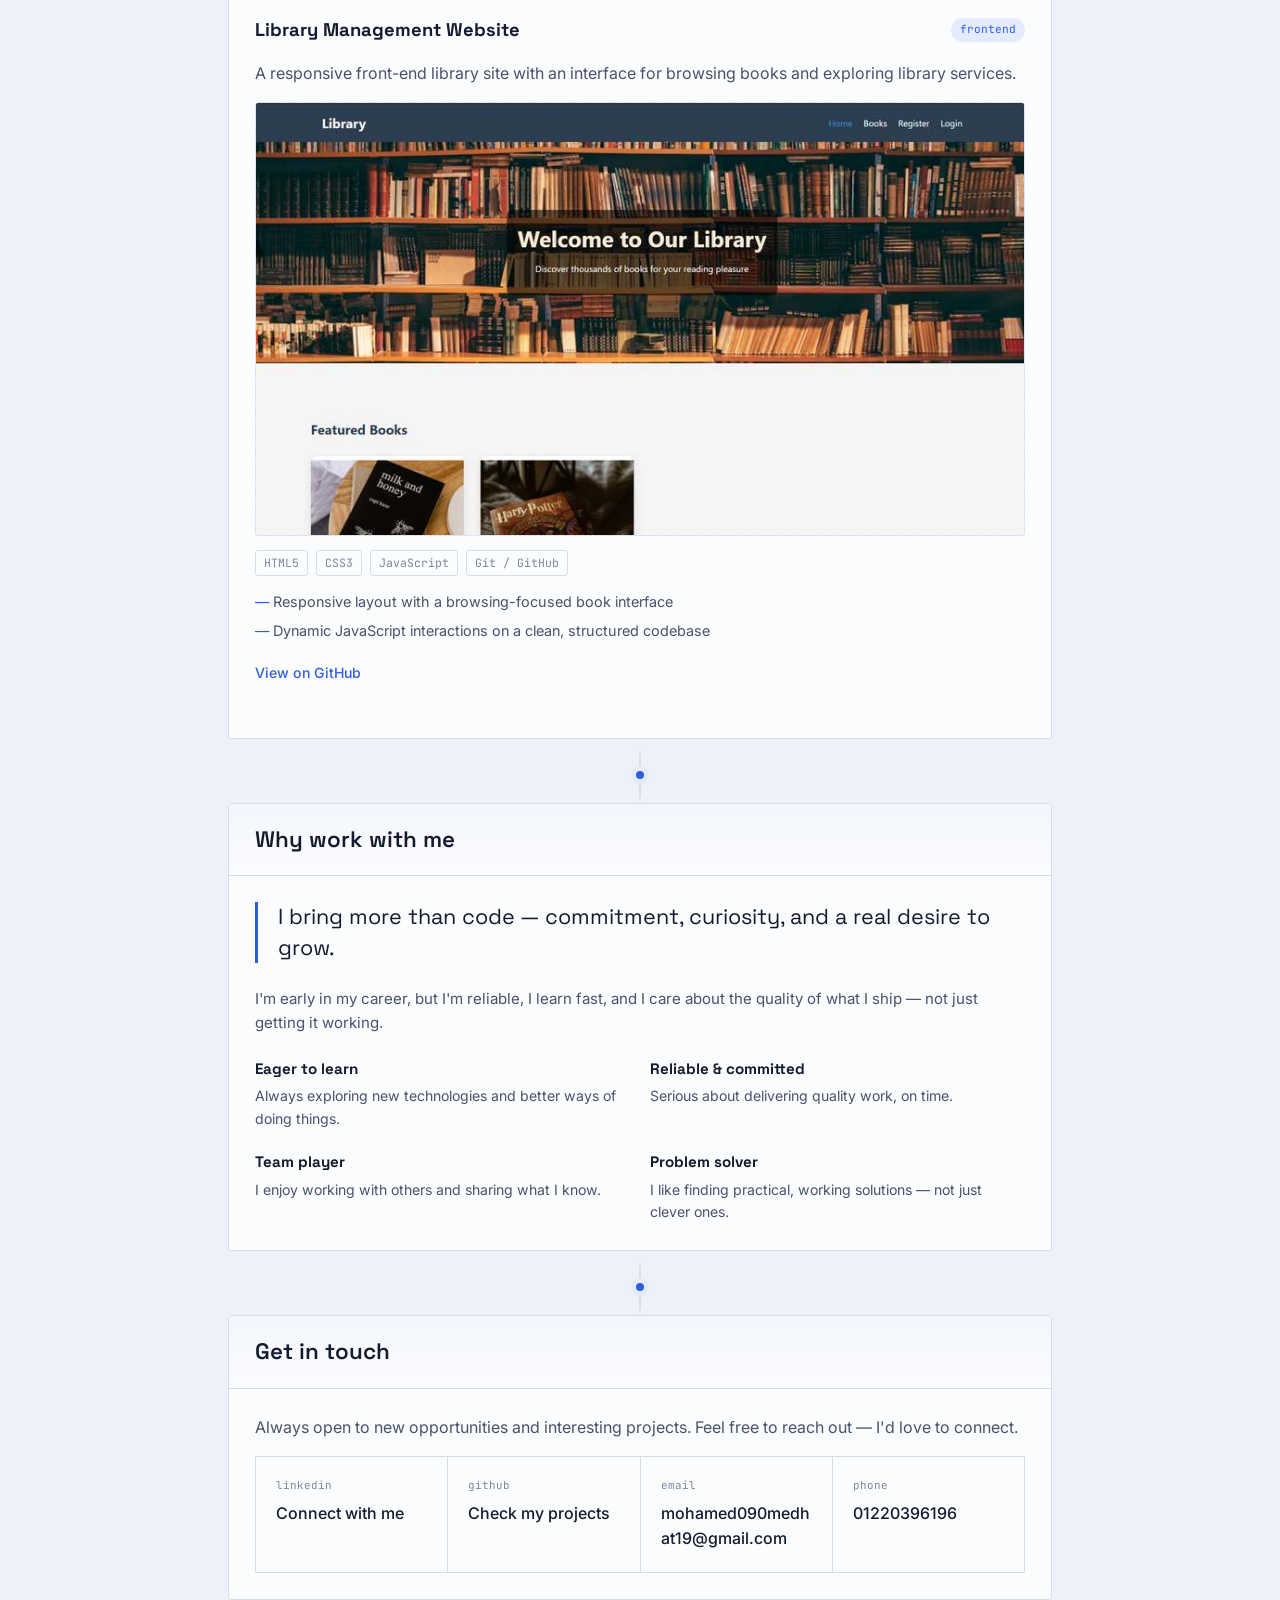
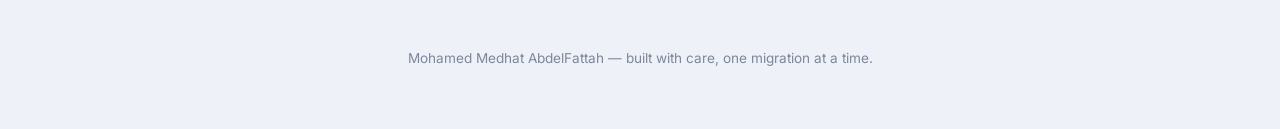
==== commit 42c62f89: "Add files via upload" ====
--- a/index.html
+++ b/index.html
@@ -4,7 +4,7 @@
 <meta charset="UTF-8">
 <meta name="viewport" content="width=device-width, initial-scale=1.0">
 <title>Mohamed Medhat AbdelFattah — .NET Backend Developer</title>
-<meta name="description" content="Mohamed Medhat AbdelFattah — Junior .NET Backend Developer. C#, ASP.NET Core, Entity Framework Core, SQL Server. Portfolio, projects, and contact.">
+<meta name="description" content="Mohamed Medhat AbdelFattah — .NET Backend Developer. C#, ASP.NET Core, Entity Framework Core, SQL Server. Portfolio, projects, and contact.">
 <link rel="icon" href="data:image/svg+xml,%3Csvg xmlns='http://www.w3.org/2000/svg' viewBox='0 0 100 100'%3E%3Crect width='100' height='100' rx='18' fill='%232F5FE0'/%3E%3Ctext x='50' y='68' font-family='monospace' font-size='52' font-weight='700' fill='white' text-anchor='middle'%3E%3C/%3E%3C/text%3E%3C/svg%3E">
 <link rel="preconnect" href="https://fonts.googleapis.com">
 <link href="https://fonts.googleapis.com/css2?family=Space+Grotesk:wght@500;600;700&family=Inter:wght@400;500;600&family=JetBrains+Mono:wght@400;500&display=swap" rel="stylesheet">
@@ -479,7 +479,7 @@
   <!-- HERO -->
   <section class="hero" id="top">
     <h1>Mohamed Medhat AbdelFattah</h1>
-    <div class="role">Junior .NET Backend Developer</div>
+    <div class="role">.NET Backend Developer</div>
   </section>
 
   <!-- ABOUT -->
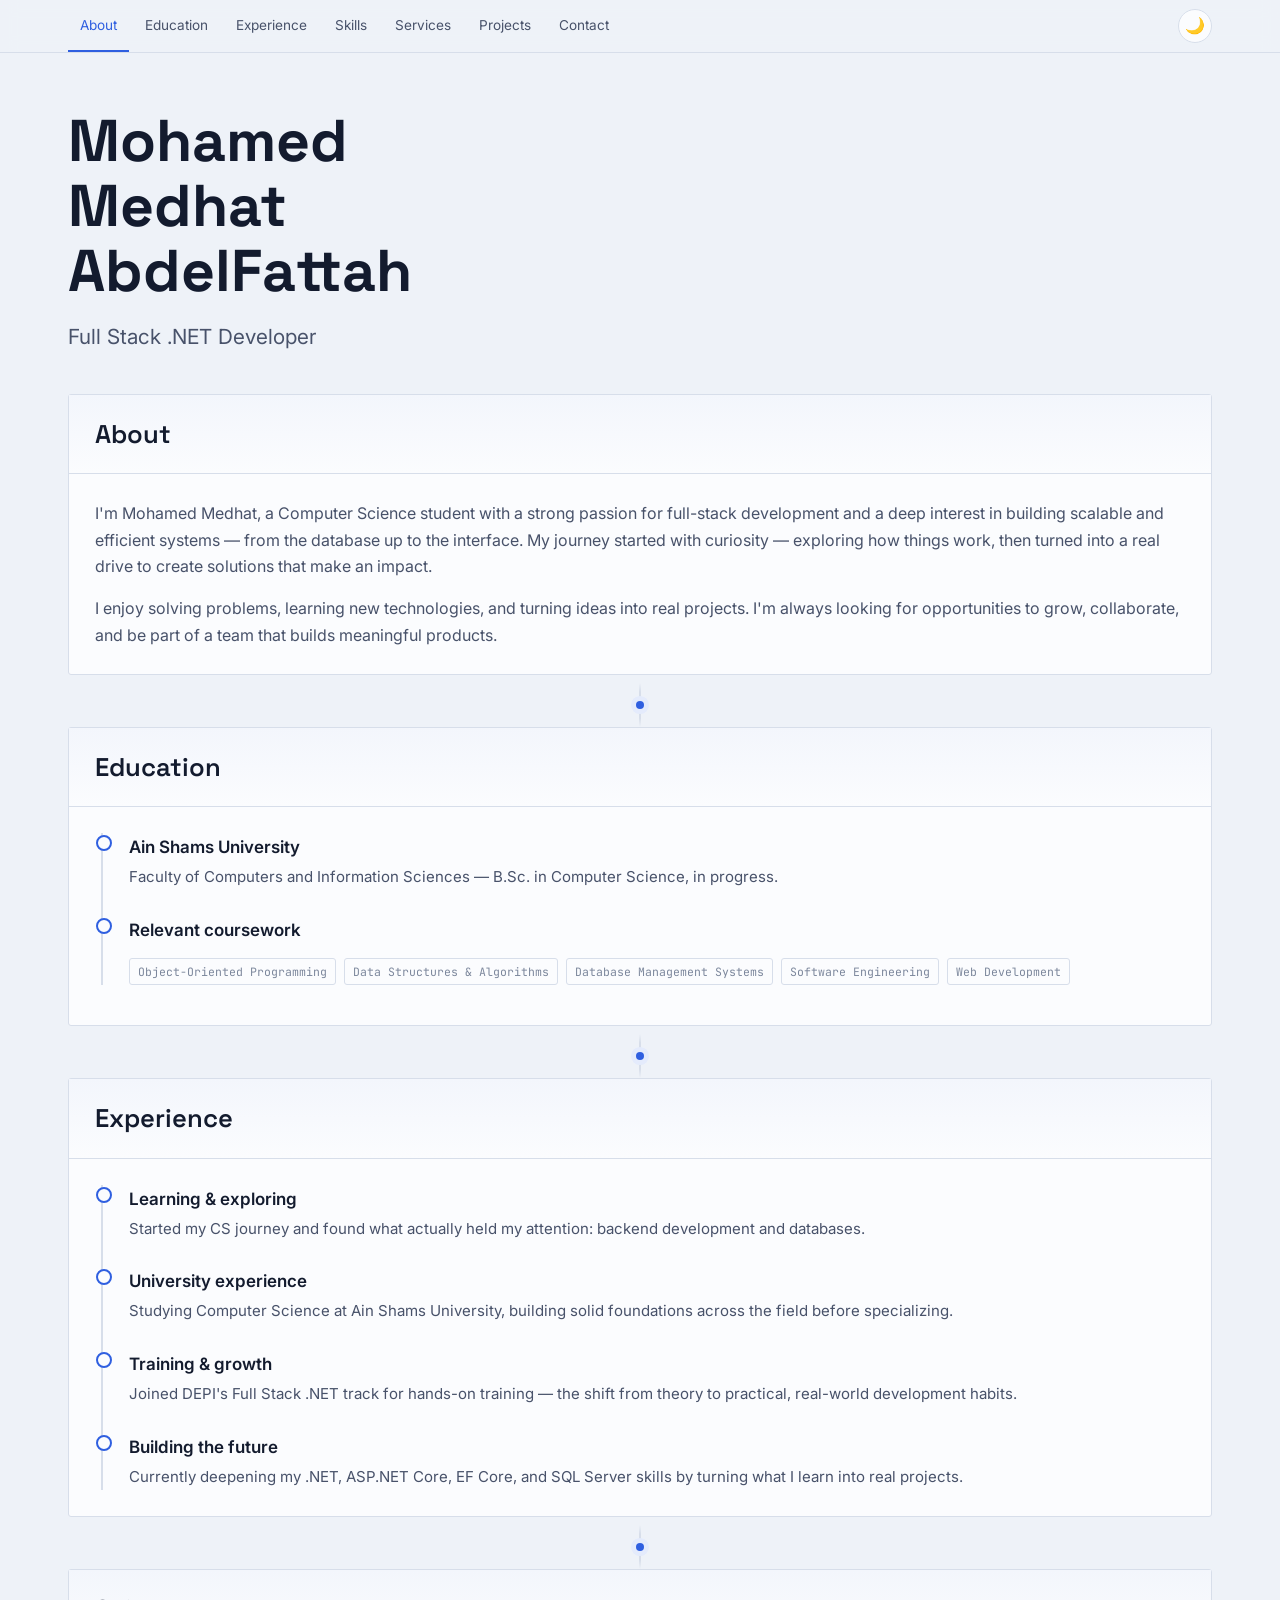
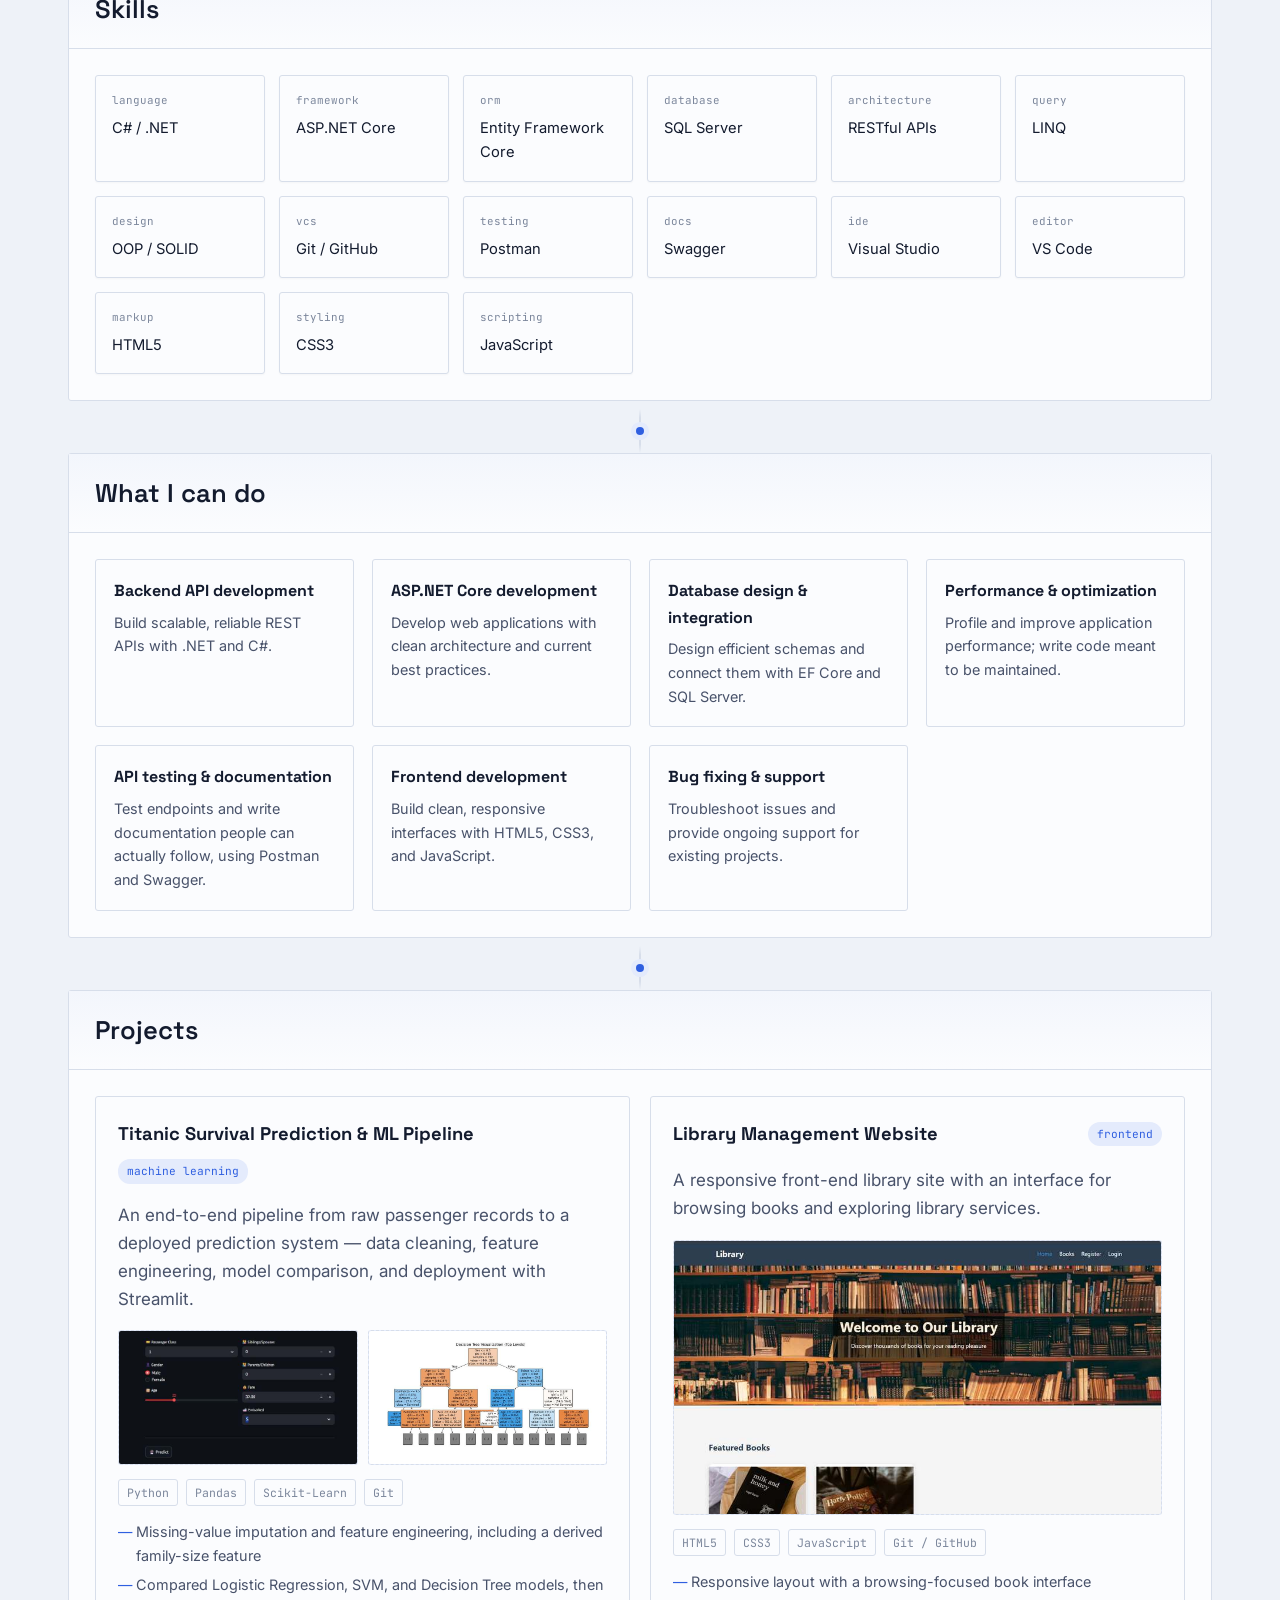
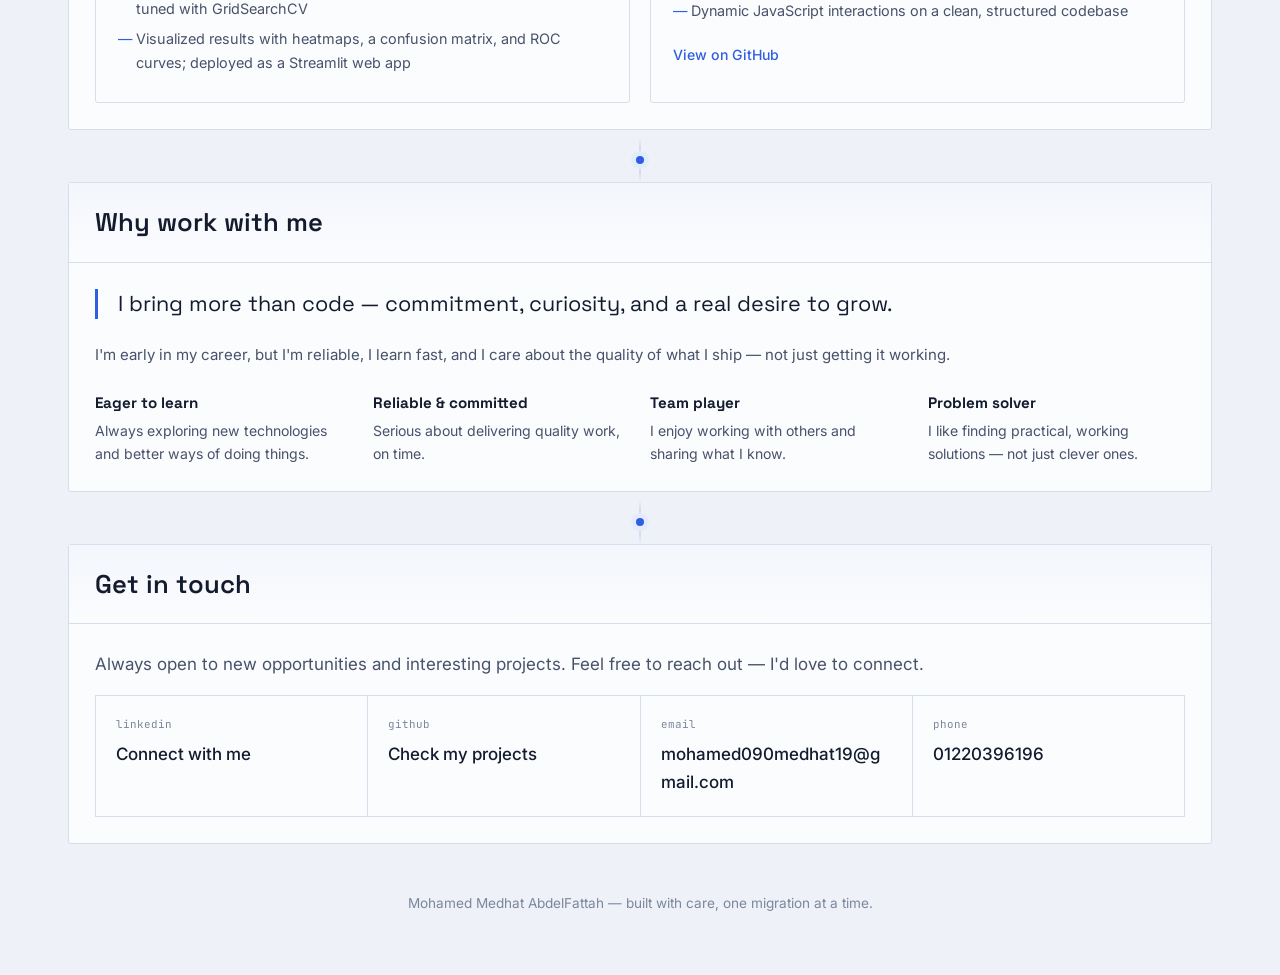
==== commit b4a7e98d: "Add files via upload" ====
--- a/index.html
+++ b/index.html
@@ -3,462 +3,12 @@
 <head>
 <meta charset="UTF-8">
 <meta name="viewport" content="width=device-width, initial-scale=1.0">
-<title>Mohamed Medhat AbdelFattah — .NET Backend Developer</title>
-<meta name="description" content="Mohamed Medhat AbdelFattah — .NET Backend Developer. C#, ASP.NET Core, Entity Framework Core, SQL Server. Portfolio, projects, and contact.">
+<title>Mohamed Medhat AbdelFattah — Full Stack .NET Developer</title>
+<meta name="description" content="Mohamed Medhat AbdelFattah — Full Stack .NET Developer. C#, ASP.NET Core, Entity Framework Core, SQL Server, HTML5, CSS3, JavaScript. Portfolio, projects, and contact.">
 <link rel="icon" href="data:image/svg+xml,%3Csvg xmlns='http://www.w3.org/2000/svg' viewBox='0 0 100 100'%3E%3Crect width='100' height='100' rx='18' fill='%232F5FE0'/%3E%3Ctext x='50' y='68' font-family='monospace' font-size='52' font-weight='700' fill='white' text-anchor='middle'%3E%3C/%3E%3C/text%3E%3C/svg%3E">
 <link rel="preconnect" href="https://fonts.googleapis.com">
 <link href="https://fonts.googleapis.com/css2?family=Space+Grotesk:wght@500;600;700&family=Inter:wght@400;500;600&family=JetBrains+Mono:wght@400;500&display=swap" rel="stylesheet">
-<style>
-  :root{
-    --bg: #EEF2F8;
-    --panel: #FBFCFE;
-    --ink: #131B2E;
-    --body: #48526A;
-    --muted: #7C879C;
-    --line: #D7DEEA;
-    --accent: #2F5FE0;
-    --accent-dim: #E4EBFC;
-    --signal: #B5490F;
-    --signal-dim: #FBEBE1;
-    --radius: 3px;
-  }
-
-  *{box-sizing:border-box;}
-  html{scroll-behavior:smooth; scroll-padding-top:56px; overflow-x:hidden;}
-  body{
-    margin:0;
-    background:var(--bg);
-    color:var(--body);
-    font-family:'Inter', sans-serif;
-    font-size:16px;
-    line-height:1.6;
-    overflow-x:hidden;
-    overflow-wrap:break-word;
-    word-break:break-word;
-  }
-  h1,h2,h3{
-    font-family:'Space Grotesk', sans-serif;
-    color:var(--ink);
-    margin:0;
-  }
-  .mono{
-    font-family:'JetBrains Mono', monospace;
-  }
-  a{color:var(--accent); text-decoration:none;}
-  a:hover{text-decoration:underline;}
-  :focus-visible{outline:2px solid var(--accent); outline-offset:2px;}
-
-  .wrap{
-    max-width:880px;
-    margin:0 auto;
-    padding:0 28px;
-  }
-
-  /* ---------- section building block ---------- */
-  .entity{
-    position:relative;
-    background:var(--panel);
-    border:1px solid var(--line);
-    border-radius:var(--radius);
-    margin:0 0 8px 0;
-  }
-  .entity-head{
-    padding:18px 26px;
-    border-bottom:1px solid var(--line);
-    background:linear-gradient(180deg, #F3F6FC, var(--panel));
-  }
-  .entity-head h2{font-size:1.4rem; font-weight:600;}
-  .entity-body{padding:26px;}
-
-  .story p{
-    margin:0 0 16px 0;
-    font-size:1rem;
-    color:var(--body);
-  }
-  .story p:last-child{margin-bottom:0;}
-
-  .field{
-    display:grid;
-    grid-template-columns:120px 1fr;
-    gap:18px;
-    padding:14px 0;
-    border-top:1px solid var(--line);
-  }
-  .field:first-child{border-top:none; padding-top:0;}
-  .field-key{
-    font-family:'JetBrains Mono', monospace;
-    font-size:0.78rem;
-    color:var(--accent);
-    padding-top:2px;
-  }
-  .field-val{color:var(--body);}
-  .field-val p{margin:0 0 8px 0;}
-  .field-val p:last-child{margin-bottom:0;}
-
-  /* connector line between two stacked entities */
-  .connector{
-    position:relative;
-    height:56px;
-    display:flex;
-    justify-content:center;
-  }
-  .connector::before{
-    content:"";
-    width:2px;
-    background:linear-gradient(to bottom, transparent, var(--line) 20%, var(--line) 80%, transparent);
-  }
-  .connector::after{
-    content:"";
-    position:absolute;
-    top:50%;
-    left:50%;
-    width:8px; height:8px;
-    background:var(--accent);
-    border-radius:50%;
-    transform:translate(-50%,-50%);
-    box-shadow:0 0 0 5px var(--accent-dim);
-  }
-
-  /* ---------- hero ---------- */
-  .hero{
-    padding:80px 0 40px;
-  }
-  .hero .kicker{
-    font-family:'JetBrains Mono', monospace;
-    font-size:0.8rem;
-    color:var(--accent);
-    margin-bottom:18px;
-    display:flex;
-    align-items:center;
-    gap:8px;
-  }
-  .hero .kicker .dot{
-    width:7px; height:7px; border-radius:50%;
-    background:var(--accent);
-    animation:pulse 2s infinite;
-  }
-  @keyframes pulse{
-    0%,100%{opacity:1;} 50%{opacity:0.3;}
-  }
-  .hero h1{
-    font-size:clamp(2.1rem, 5vw, 3.2rem);
-    line-height:1.1;
-    max-width:11ch;
-  }
-  .hero .role{
-    font-size:1.15rem;
-    color:var(--body);
-    margin-top:16px;
-  }
-
-  /* traits row */
-  .traits{
-    display:flex;
-    flex-wrap:wrap;
-    gap:12px;
-    margin-top:30px;
-  }
-  .trait{
-    border:1px solid var(--line);
-    background:var(--panel);
-    padding:8px 14px;
-    border-radius:20px;
-    font-size:0.85rem;
-    color:var(--ink);
-  }
-
-  /* timeline */
-  .timeline{list-style:none; margin:0; padding:0;}
-  .timeline li{
-    position:relative;
-    padding:0 0 26px 26px;
-    border-left:2px solid var(--line);
-    margin-left:6px;
-  }
-  .timeline li:last-child{padding-bottom:0;}
-  .timeline li::before{
-    content:"";
-    position:absolute;
-    left:-7px; top:2px;
-    width:12px; height:12px;
-    border-radius:50%;
-    background:var(--panel);
-    border:2px solid var(--accent);
-  }
-  .timeline .t-title{font-weight:600; color:var(--ink); margin-bottom:4px;}
-  .timeline .t-desc{font-size:0.94rem;}
-
-  /* skills grid */
-  .skill-grid{
-    display:grid;
-    grid-template-columns:repeat(auto-fill, minmax(150px,1fr));
-    gap:1px;
-    background:var(--line);
-    border:1px solid var(--line);
-  }
-  .skill{
-    background:var(--panel);
-    padding:16px;
-    font-size:0.9rem;
-    color:var(--ink);
-    display:flex;
-    flex-direction:column;
-    gap:6px;
-  }
-  .skill .k{
-    font-family:'JetBrains Mono', monospace;
-    font-size:0.68rem;
-    color:var(--muted);
-  }
-
-  /* services */
-  .service-list{display:grid; grid-template-columns:1fr 1fr; gap:0;}
-  .service{
-    padding:18px 0;
-    border-top:1px solid var(--line);
-  }
-  .service:nth-child(odd){padding-right:24px;}
-  .service:nth-child(even){padding-left:24px; border-left:1px solid var(--line);}
-  .service:nth-child(-n+2){border-top:none;}
-  .service h3{font-size:1rem; margin-bottom:6px;}
-  .service p{margin:0; font-size:0.9rem;}
-
-  /* projects */
-  .project{
-    border-top:1px solid var(--line);
-    padding:26px 0;
-  }
-  .project:first-child{border-top:none; padding-top:0;}
-  .project-head{
-    display:flex;
-    align-items:center;
-    justify-content:space-between;
-    flex-wrap:wrap;
-    gap:10px;
-    margin-bottom:10px;
-  }
-  .project-head h3{font-size:1.15rem;}
-  .status{
-    font-family:'JetBrains Mono', monospace;
-    font-size:0.7rem;
-    padding:3px 9px;
-    border-radius:12px;
-    white-space:nowrap;
-  }
-  .status.done{background:var(--accent-dim); color:var(--accent);}
-  .status.progress{background:var(--signal-dim); color:var(--signal);}
-  .stack{
-    display:flex;
-    flex-wrap:wrap;
-    gap:8px;
-    margin:14px 0;
-  }
-  .stack span{
-    font-family:'JetBrains Mono', monospace;
-    font-size:0.72rem;
-    color:var(--muted);
-    border:1px solid var(--line);
-    padding:3px 8px;
-    border-radius:3px;
-  }
-  .project ul.feat{
-    margin:14px 0 0 0;
-    padding:0;
-    list-style:none;
-    font-size:0.9rem;
-  }
-  .project ul.feat li{
-    padding-left:18px;
-    position:relative;
-    margin-bottom:6px;
-  }
-  .project ul.feat li::before{
-    content:"—";
-    position:absolute;
-    left:0;
-    color:var(--accent);
-  }
-  .project-link{
-    display:inline-block;
-    margin-top:14px;
-    font-size:0.88rem;
-    font-weight:500;
-  }
-  .project-shot{
-    margin-top:16px;
-    border:1px dashed var(--line);
-    border-radius:var(--radius);
-    background:var(--accent-dim);
-    aspect-ratio:16/9;
-    display:flex;
-    align-items:center;
-    justify-content:center;
-    color:var(--muted);
-    font-size:0.85rem;
-    overflow:hidden;
-  }
-  .project-shot img{
-    width:100%;
-    height:100%;
-    object-fit:cover;
-    display:block;
-  }
-  .project-shots{
-    margin-top:16px;
-    display:grid;
-    grid-template-columns:1fr 1fr;
-    gap:10px;
-  }
-  .project-shots .project-shot{margin-top:0;}
-  @media (max-width:640px){
-    .project-shots{grid-template-columns:1fr;}
-  }
-
-  /* why work with me */
-  .quote{
-    font-family:'Space Grotesk', sans-serif;
-    font-size:1.35rem;
-    color:var(--ink);
-    line-height:1.4;
-    border-left:3px solid var(--accent);
-    padding-left:20px;
-    margin:0 0 24px 0;
-  }
-  .reasons{
-    display:grid;
-    grid-template-columns:1fr 1fr;
-    gap:20px;
-    margin-top:22px;
-  }
-  .reason h3{font-size:0.95rem; margin-bottom:4px;}
-  .reason p{margin:0; font-size:0.88rem;}
-
-  /* contact */
-  .contact-grid{
-    display:grid;
-    grid-template-columns:repeat(auto-fit, minmax(180px,1fr));
-    gap:1px;
-    background:var(--line);
-    border:1px solid var(--line);
-  }
-  .contact-item{
-    background:var(--panel);
-    padding:20px;
-  }
-  .contact-item .k{
-    font-family:'JetBrains Mono', monospace;
-    font-size:0.68rem;
-    color:var(--muted);
-    display:block;
-    margin-bottom:6px;
-  }
-  .contact-item .v{font-weight:500; color:var(--ink);}
-
-  footer{
-    text-align:center;
-    padding:40px 0 60px;
-    color:var(--muted);
-    font-size:0.85rem;
-  }
-
-  @media (max-width:640px){
-    .wrap{padding:0 18px;}
-    .hero{padding:48px 0 28px;}
-    .entity{margin-bottom:8px;}
-    .connector{height:40px;}
-    .entity-head{padding:14px 18px;}
-    .entity-body{padding:18px;}
-    .field{grid-template-columns:1fr;}
-    .field-key{padding-top:0;}
-    .service-list{grid-template-columns:1fr;}
-    .service:nth-child(even){border-left:none; padding-left:0;}
-    .service:nth-child(2){border-top:1px solid var(--line);}
-    .reasons{grid-template-columns:1fr;}
-    .skill-grid{grid-template-columns:repeat(2,1fr);}
-    .contact-grid{grid-template-columns:1fr 1fr;}
-  }
-
-  @media (prefers-reduced-motion: reduce){
-    *{animation:none !important; transition:none !important;}
-  }
-
-  .reveal{
-    opacity:0;
-    transform:translateY(18px);
-    transition:opacity 0.6s ease, transform 0.6s ease;
-  }
-  .reveal.visible{
-    opacity:1;
-    transform:translateY(0);
-  }
-
-  /* ---------- sticky nav ---------- */
-  .site-nav{
-    position:sticky;
-    top:0;
-    z-index:50;
-    background:rgba(238,242,248,0.85);
-    backdrop-filter:blur(8px);
-    -webkit-backdrop-filter:blur(8px);
-    border-bottom:1px solid var(--line);
-  }
-  .site-nav .wrap{
-    display:flex;
-    align-items:center;
-    gap:4px;
-    overflow-x:auto;
-    padding-top:0;
-    padding-bottom:0;
-    scrollbar-width:none;
-  }
-  .site-nav .wrap::-webkit-scrollbar{display:none;}
-  .site-nav a{
-    flex:0 0 auto;
-    font-size:0.85rem;
-    color:var(--body);
-    padding:14px 12px;
-    white-space:nowrap;
-    border-bottom:2px solid transparent;
-    transition:color 0.2s ease, border-color 0.2s ease;
-  }
-  .site-nav a:hover{color:var(--ink); text-decoration:none;}
-  .site-nav a.active{color:var(--accent); border-color:var(--accent);}
-
-  /* back to top */
-  .to-top{
-    position:fixed;
-    right:20px;
-    bottom:20px;
-    width:42px;
-    height:42px;
-    border-radius:50%;
-    background:var(--ink);
-    color:#fff;
-    display:flex;
-    align-items:center;
-    justify-content:center;
-    font-size:1.1rem;
-    text-decoration:none;
-    opacity:0;
-    pointer-events:none;
-    transform:translateY(8px);
-    transition:opacity 0.25s ease, transform 0.25s ease;
-    z-index:60;
-    box-shadow:0 4px 14px rgba(19,27,46,0.25);
-  }
-  .to-top.show{opacity:1; pointer-events:auto; transform:translateY(0);}
-  .to-top:hover{background:var(--accent);}
-
-  /* hover polish */
-  .project-shot{transition:box-shadow 0.2s ease;}
-  .project-shot img{transition:transform 0.4s ease;}
-  .project-shot:hover img{transform:scale(1.035);}
-  .trait{transition:border-color 0.2s ease, color 0.2s ease;}
-  .skill{transition:background 0.15s ease;}
-  .skill:hover{background:var(--accent-dim);}
-  .contact-item{transition:background 0.15s ease;}
-  .contact-item:hover{background:var(--accent-dim);}
-</style>
+<link rel="stylesheet" href="styles.css">
 </head>
 <body>
 
@@ -471,6 +21,7 @@
     <a href="#services">Services</a>
     <a href="#projects">Projects</a>
     <a href="#contact">Contact</a>
+    <button class="theme-toggle" id="themeToggle" aria-label="Toggle dark mode" type="button">🌙</button>
   </div>
 </nav>
 
@@ -478,9 +29,11 @@
 
   <!-- HERO -->
   <section class="hero" id="top">
-    <h1>Mohamed Medhat AbdelFattah</h1>
-    <div class="role">.NET Backend Developer</div>
-  </section>
+    <div class="hero-main">
+      <h1>Mohamed Medhat AbdelFattah</h1>
+      <div class="role">Full Stack .NET Developer</div>
+    </div>
+</section>
 
   <!-- ABOUT -->
   <article class="entity reveal" id="about">
@@ -488,7 +41,7 @@
       <h2>About</h2>
     </div>
     <div class="entity-body story">
-      <p>I'm Mohamed Medhat, a Computer Science student with a strong passion for backend development and a deep interest in building scalable and efficient systems. My journey started with curiosity — exploring how things work, then turned into a real drive to create solutions that make an impact.</p>
+      <p>I'm Mohamed Medhat, a Computer Science student with a strong passion for full-stack development and a deep interest in building scalable and efficient systems — from the database up to the interface. My journey started with curiosity — exploring how things work, then turned into a real drive to create solutions that make an impact.</p>
       <p>I enjoy solving problems, learning new technologies, and turning ideas into real projects. I'm always looking for opportunities to grow, collaborate, and be part of a team that builds meaningful products.</p>
     </div>
   </article>
@@ -501,25 +54,24 @@
       <h2>Education</h2>
     </div>
     <div class="entity-body">
-      <div class="field">
-        <div class="field-key">university</div>
-        <div class="field-val">
-          <p><strong>Ain Shams University</strong> — Faculty of Computers and Information Sciences</p>
-          <p>B.Sc. in Computer Science · In progress</p>
-        </div>
-      </div>
-      <div class="field">
-        <div class="field-key">coursework</div>
-        <div class="field-val">
-          <div class="stack">
-            <span>Object-Oriented Programming</span>
-            <span>Data Structures &amp; Algorithms</span>
-            <span>Database Management Systems</span>
-            <span>Software Engineering</span>
-            <span>Web Development</span>
+      <ul class="timeline">
+        <li>
+          <div class="t-title">Ain Shams University</div>
+          <div class="t-desc">Faculty of Computers and Information Sciences — B.Sc. in Computer Science, in progress.</div>
+        </li>
+        <li>
+          <div class="t-title">Relevant coursework</div>
+          <div class="t-desc">
+            <div class="stack">
+              <span>Object-Oriented Programming</span>
+              <span>Data Structures &amp; Algorithms</span>
+              <span>Database Management Systems</span>
+              <span>Software Engineering</span>
+              <span>Web Development</span>
+            </div>
           </div>
-        </div>
-      </div>
+        </li>
+      </ul>
     </div>
   </article>
 
@@ -608,6 +160,10 @@
           <p>Test endpoints and write documentation people can actually follow, using Postman and Swagger.</p>
         </div>
         <div class="service">
+          <h3>Frontend development</h3>
+          <p>Build clean, responsive interfaces with HTML5, CSS3, and JavaScript.</p>
+        </div>
+        <div class="service">
           <h3>Bug fixing &amp; support</h3>
           <p>Troubleshoot issues and provide ongoing support for existing projects.</p>
         </div>
@@ -623,6 +179,7 @@
       <h2>Projects</h2>
     </div>
     <div class="entity-body">
+      <div class="projects-grid">
 
       <div class="project">
         <div class="project-head">
@@ -661,6 +218,7 @@
         <a class="project-link" href="https://github.com/mohamed090medhat199-create" target="_blank" rel="noopener">View on GitHub</a>
       </div>
 
+      </div>
     </div>
   </article>
 
@@ -731,45 +289,7 @@
 
 <a href="#top" class="to-top" id="toTop" aria-label="Back to top">↑</a>
 
-<script>
-  var reduced = window.matchMedia('(prefers-reduced-motion: reduce)').matches;
-  var items = document.querySelectorAll('.reveal');
-  if (reduced || !('IntersectionObserver' in window)) {
-    items.forEach(function(el){ el.classList.add('visible'); });
-  } else {
-    var io = new IntersectionObserver(function(entries){
-      entries.forEach(function(entry){
-        if (entry.isIntersecting) {
-          entry.target.classList.add('visible');
-          io.unobserve(entry.target);
-        }
-      });
-    }, { threshold: 0.15, rootMargin: '0px 0px -40px 0px' });
-    items.forEach(function(el){ io.observe(el); });
-  }
-
-  // scroll-spy nav highlighting
-  var navLinks = document.querySelectorAll('.site-nav a');
-  var sections = Array.prototype.slice.call(document.querySelectorAll('.entity[id]'));
-  function setActiveNav(){
-    var pos = window.scrollY + 120;
-    var current = sections[0] && sections[0].id;
-    sections.forEach(function(sec){
-      if (sec.offsetTop <= pos) current = sec.id;
-    });
-    navLinks.forEach(function(a){
-      a.classList.toggle('active', a.getAttribute('href') === '#' + current);
-    });
-  }
-  window.addEventListener('scroll', setActiveNav, { passive: true });
-  setActiveNav();
-
-  // back-to-top button
-  var toTop = document.getElementById('toTop');
-  window.addEventListener('scroll', function(){
-    toTop.classList.toggle('show', window.scrollY > 500);
-  }, { passive: true });
-</script>
+<script src="script.js"></script>
 
 </body>
 </html>
--- a/styles.css
+++ b/styles.css
@@ -0,0 +1,479 @@
+  :root{
+    --bg: #EEF2F8;
+    --panel: #FBFCFE;
+    --ink: #131B2E;
+    --body: #48526A;
+    --muted: #7C879C;
+    --line: #D7DEEA;
+    --accent: #2F5FE0;
+    --accent-dim: #E4EBFC;
+    --signal: #B5490F;
+    --signal-dim: #FBEBE1;
+    --fab-bg: var(--ink);
+    --nav-bg: rgba(238,242,248,0.85);
+    --radius: 3px;
+  }
+
+  html[data-theme="dark"]{
+    --bg: #0B1220;
+    --panel: #121B2E;
+    --ink: #EDF1F8;
+    --body: #B7C0D4;
+    --muted: #8290A8;
+    --line: #263252;
+    --accent: #6E96F5;
+    --accent-dim: #1C2A4D;
+    --signal: #FF9466;
+    --signal-dim: #3B2415;
+    --fab-bg: var(--accent);
+    --nav-bg: rgba(11,18,32,0.85);
+  }
+
+  body, .entity, .entity-head, .skill, .contact-item, .to-top, .site-nav{
+    transition:background 0.2s ease, border-color 0.2s ease, color 0.2s ease;
+  }
+
+  *{box-sizing:border-box;}
+  html{scroll-behavior:smooth; scroll-padding-top:56px; overflow-x:hidden;}
+  body{
+    margin:0;
+    background:var(--bg);
+    color:var(--body);
+    font-family:'Inter', sans-serif;
+    font-size:17px;
+    line-height:1.65;
+    overflow-x:hidden;
+    overflow-wrap:break-word;
+    word-break:break-word;
+  }
+  h1,h2,h3{
+    font-family:'Space Grotesk', sans-serif;
+    color:var(--ink);
+    margin:0;
+  }
+  .mono{
+    font-family:'JetBrains Mono', monospace;
+  }
+  a{color:var(--accent); text-decoration:none;}
+  a:hover{text-decoration:underline;}
+  :focus-visible{outline:2px solid var(--accent); outline-offset:2px;}
+
+  .wrap{
+    max-width:1200px;
+    margin:0 auto;
+    padding:0 28px;
+  }
+
+  /* ---------- section building block ---------- */
+  .entity{
+    position:relative;
+    background:var(--panel);
+    border:1px solid var(--line);
+    border-radius:var(--radius);
+    margin:0 0 8px 0;
+  }
+  .entity-head{
+    padding:18px 26px;
+    border-bottom:1px solid var(--line);
+    background:linear-gradient(180deg, #F3F6FC, var(--panel));
+  }
+  .entity-head h2{font-size:1.6rem; font-weight:600;}
+  .entity-body{padding:26px;}
+
+  .story p{
+    margin:0 0 16px 0;
+    font-size:1rem;
+    color:var(--body);
+  }
+  .story p:last-child{margin-bottom:0;}
+
+  .field{
+    display:grid;
+    grid-template-columns:120px 1fr;
+    gap:18px;
+    padding:14px 0;
+    border-top:1px solid var(--line);
+  }
+  .field:first-child{border-top:none; padding-top:0;}
+  .field-key{
+    font-family:'JetBrains Mono', monospace;
+    font-size:0.78rem;
+    color:var(--accent);
+    padding-top:2px;
+  }
+  .field-val{color:var(--body);}
+  .field-val p{margin:0 0 8px 0;}
+  .field-val p:last-child{margin-bottom:0;}
+
+  /* connector line between two stacked entities */
+  .connector{
+    position:relative;
+    height:44px;
+    display:flex;
+    justify-content:center;
+  }
+  .connector::before{
+    content:"";
+    width:2px;
+    background:linear-gradient(to bottom, transparent, var(--line) 20%, var(--line) 80%, transparent);
+  }
+  .connector::after{
+    content:"";
+    position:absolute;
+    top:50%;
+    left:50%;
+    width:8px; height:8px;
+    background:var(--accent);
+    border-radius:50%;
+    transform:translate(-50%,-50%);
+    box-shadow:0 0 0 5px var(--accent-dim);
+  }
+
+  /* ---------- hero ---------- */
+  .hero{
+    padding:56px 0 40px;
+    display:grid;
+    grid-template-columns:1fr;
+    gap:40px;
+    align-items:center;
+  }
+  .hero h1{
+    font-size:clamp(2.4rem, 4.6vw, 3.8rem);
+    line-height:1.1;
+    max-width:13ch;
+  }
+  .hero .role{
+    font-size:1.3rem;
+    color:var(--body);
+    margin-top:16px;
+  }
+
+  /* traits row */
+  .traits{
+    display:flex;
+    flex-wrap:wrap;
+    gap:10px;
+    margin-top:26px;
+  }
+  .trait{
+    border:1px solid var(--line);
+    background:var(--panel);
+    padding:8px 14px;
+    border-radius:20px;
+    font-size:0.85rem;
+    color:var(--ink);
+  }
+
+  /* timeline */
+  .timeline{list-style:none; margin:0; padding:0;}
+  .timeline li{
+    position:relative;
+    padding:0 0 26px 26px;
+    border-left:2px solid var(--line);
+    margin-left:6px;
+  }
+  .timeline li:last-child{padding-bottom:0;}
+  .timeline li::before{
+    content:"";
+    position:absolute;
+    left:-7px; top:2px;
+    width:12px; height:12px;
+    border-radius:50%;
+    background:var(--panel);
+    border:2px solid var(--accent);
+  }
+  .timeline .t-title{font-weight:600; color:var(--ink); margin-bottom:4px;}
+  .timeline .t-desc{font-size:0.94rem;}
+
+  /* skills grid */
+  .skill-grid{
+    display:grid;
+    grid-template-columns:repeat(auto-fill, minmax(160px,1fr));
+    gap:14px;
+    padding:26px;
+  }
+  .skill{
+    background:var(--panel);
+    border:1px solid var(--line);
+    border-radius:var(--radius);
+    padding:16px;
+    font-size:0.92rem;
+    color:var(--ink);
+    display:flex;
+    flex-direction:column;
+    gap:6px;
+    box-shadow:0 1px 2px rgba(19,27,46,0.03);
+  }
+  .skill .k{
+    font-family:'JetBrains Mono', monospace;
+    font-size:0.68rem;
+    color:var(--muted);
+  }
+
+  /* services */
+  .service-list{display:grid; grid-template-columns:repeat(auto-fit, minmax(230px, 1fr)); gap:18px;}
+  .service{
+    padding:18px;
+    border:1px solid var(--line);
+    border-radius:var(--radius);
+  }
+  .service h3{font-size:1rem; margin-bottom:6px;}
+  .service p{margin:0; font-size:0.9rem;}
+
+  /* projects */
+  .projects-grid{
+    display:grid;
+    grid-template-columns:repeat(auto-fit, minmax(360px, 1fr));
+    gap:20px;
+  }
+  .project{
+    border:1px solid var(--line);
+    border-radius:var(--radius);
+    padding:22px;
+    background:var(--panel);
+  }
+  .project-head{
+    display:flex;
+    align-items:center;
+    justify-content:space-between;
+    flex-wrap:wrap;
+    gap:10px;
+    margin-bottom:10px;
+  }
+  .project-head h3{font-size:1.15rem;}
+  .status{
+    font-family:'JetBrains Mono', monospace;
+    font-size:0.7rem;
+    padding:3px 9px;
+    border-radius:12px;
+    white-space:nowrap;
+  }
+  .status.done{background:var(--accent-dim); color:var(--accent);}
+  .status.progress{background:var(--signal-dim); color:var(--signal);}
+  .stack{
+    display:flex;
+    flex-wrap:wrap;
+    gap:8px;
+    margin:14px 0;
+  }
+  .stack span{
+    font-family:'JetBrains Mono', monospace;
+    font-size:0.72rem;
+    color:var(--muted);
+    border:1px solid var(--line);
+    padding:3px 8px;
+    border-radius:3px;
+  }
+  .project ul.feat{
+    margin:14px 0 0 0;
+    padding:0;
+    list-style:none;
+    font-size:0.9rem;
+  }
+  .project ul.feat li{
+    padding-left:18px;
+    position:relative;
+    margin-bottom:6px;
+  }
+  .project ul.feat li::before{
+    content:"—";
+    position:absolute;
+    left:0;
+    color:var(--accent);
+  }
+  .project-link{
+    display:inline-block;
+    margin-top:14px;
+    font-size:0.88rem;
+    font-weight:500;
+  }
+  .project-shot{
+    margin-top:16px;
+    border:1px dashed var(--line);
+    border-radius:var(--radius);
+    background:var(--accent-dim);
+    aspect-ratio:16/9;
+    display:flex;
+    align-items:center;
+    justify-content:center;
+    color:var(--muted);
+    font-size:0.85rem;
+    overflow:hidden;
+  }
+  .project-shot img{
+    width:100%;
+    height:100%;
+    object-fit:cover;
+    display:block;
+  }
+  .project-shots{
+    margin-top:16px;
+    display:grid;
+    grid-template-columns:1fr 1fr;
+    gap:10px;
+  }
+  .project-shots .project-shot{margin-top:0;}
+  @media (max-width:640px){
+    .project-shots{grid-template-columns:1fr;}
+  }
+
+  /* why work with me */
+  .quote{
+    font-family:'Space Grotesk', sans-serif;
+    font-size:1.35rem;
+    color:var(--ink);
+    line-height:1.4;
+    border-left:3px solid var(--accent);
+    padding-left:20px;
+    margin:0 0 24px 0;
+  }
+  .reasons{
+    display:grid;
+    grid-template-columns:repeat(auto-fit, minmax(220px, 1fr));
+    gap:20px;
+    margin-top:22px;
+  }
+  .reason h3{font-size:0.95rem; margin-bottom:4px;}
+  .reason p{margin:0; font-size:0.88rem;}
+
+  /* contact */
+  .contact-grid{
+    display:grid;
+    grid-template-columns:repeat(auto-fit, minmax(180px,1fr));
+    gap:1px;
+    background:var(--line);
+    border:1px solid var(--line);
+  }
+  .contact-item{
+    background:var(--panel);
+    padding:20px;
+  }
+  .contact-item .k{
+    font-family:'JetBrains Mono', monospace;
+    font-size:0.68rem;
+    color:var(--muted);
+    display:block;
+    margin-bottom:6px;
+  }
+  .contact-item .v{font-weight:500; color:var(--ink);}
+
+  footer{
+    text-align:center;
+    padding:40px 0 60px;
+    color:var(--muted);
+    font-size:0.85rem;
+  }
+
+  @media (max-width:640px){
+    .wrap{padding:0 18px;}
+    .hero{padding:48px 0 28px; grid-template-columns:1fr; gap:24px;}
+    .entity{margin-bottom:8px;}
+    .connector{height:40px;}
+    .entity-head{padding:14px 18px;}
+    .entity-body{padding:18px;}
+    .field{grid-template-columns:1fr;}
+    .field-key{padding-top:0;}
+    .service-list{grid-template-columns:1fr;}
+    .reasons{grid-template-columns:1fr;}
+    .skill-grid{grid-template-columns:repeat(2,1fr); padding:18px; gap:10px;}
+    .contact-grid{grid-template-columns:1fr 1fr;}
+  }
+
+  @media (prefers-reduced-motion: reduce){
+    *{animation:none !important; transition:none !important;}
+  }
+
+  .reveal{
+    opacity:0;
+    transform:translateY(18px);
+    transition:opacity 0.6s ease, transform 0.6s ease;
+  }
+  .reveal.visible{
+    opacity:1;
+    transform:translateY(0);
+  }
+
+  /* ---------- sticky nav ---------- */
+  .site-nav{
+    position:sticky;
+    top:0;
+    z-index:50;
+    background:var(--nav-bg);
+    backdrop-filter:blur(8px);
+    -webkit-backdrop-filter:blur(8px);
+    border-bottom:1px solid var(--line);
+  }
+  .site-nav .wrap{
+    display:flex;
+    align-items:center;
+    gap:4px;
+    overflow-x:auto;
+    padding-top:0;
+    padding-bottom:0;
+    scrollbar-width:none;
+  }
+  .site-nav .wrap::-webkit-scrollbar{display:none;}
+  .site-nav a{
+    flex:0 0 auto;
+    font-size:0.85rem;
+    color:var(--body);
+    padding:14px 12px;
+    white-space:nowrap;
+    border-bottom:2px solid transparent;
+    transition:color 0.2s ease, border-color 0.2s ease;
+  }
+  .site-nav a:hover{color:var(--ink); text-decoration:none;}
+  .site-nav a.active{color:var(--accent); border-color:var(--accent);}
+  .theme-toggle{
+    margin-left:auto;
+    flex:0 0 auto;
+    width:34px;
+    height:34px;
+    border-radius:50%;
+    border:1px solid var(--line);
+    background:var(--panel);
+    color:var(--ink);
+    font-size:1rem;
+    line-height:1;
+    cursor:pointer;
+    display:flex;
+    align-items:center;
+    justify-content:center;
+    transition:background 0.2s ease, border-color 0.2s ease;
+  }
+  .theme-toggle:hover{background:var(--accent-dim);}
+
+  /* back to top */
+  .to-top{
+    position:fixed;
+    right:20px;
+    bottom:20px;
+    width:42px;
+    height:42px;
+    border-radius:50%;
+    background:var(--fab-bg);
+    color:#fff;
+    display:flex;
+    align-items:center;
+    justify-content:center;
+    font-size:1.1rem;
+    text-decoration:none;
+    opacity:0;
+    pointer-events:none;
+    transform:translateY(8px);
+    transition:opacity 0.25s ease, transform 0.25s ease;
+    z-index:60;
+    box-shadow:0 4px 14px rgba(19,27,46,0.25);
+  }
+  .to-top.show{opacity:1; pointer-events:auto; transform:translateY(0);}
+  .to-top:hover{background:var(--accent);}
+
+  /* hover polish */
+  .project-shot{transition:box-shadow 0.2s ease;}
+  .project-shot img{transition:transform 0.4s ease;}
+  .project-shot:hover img{transform:scale(1.035);}
+  .trait{transition:border-color 0.2s ease, color 0.2s ease;}
+  .skill{transition:background 0.15s ease;}
+  .skill:hover{background:var(--accent-dim);}
+  .contact-item{transition:background 0.15s ease;}
+  .contact-item:hover{background:var(--accent-dim);}
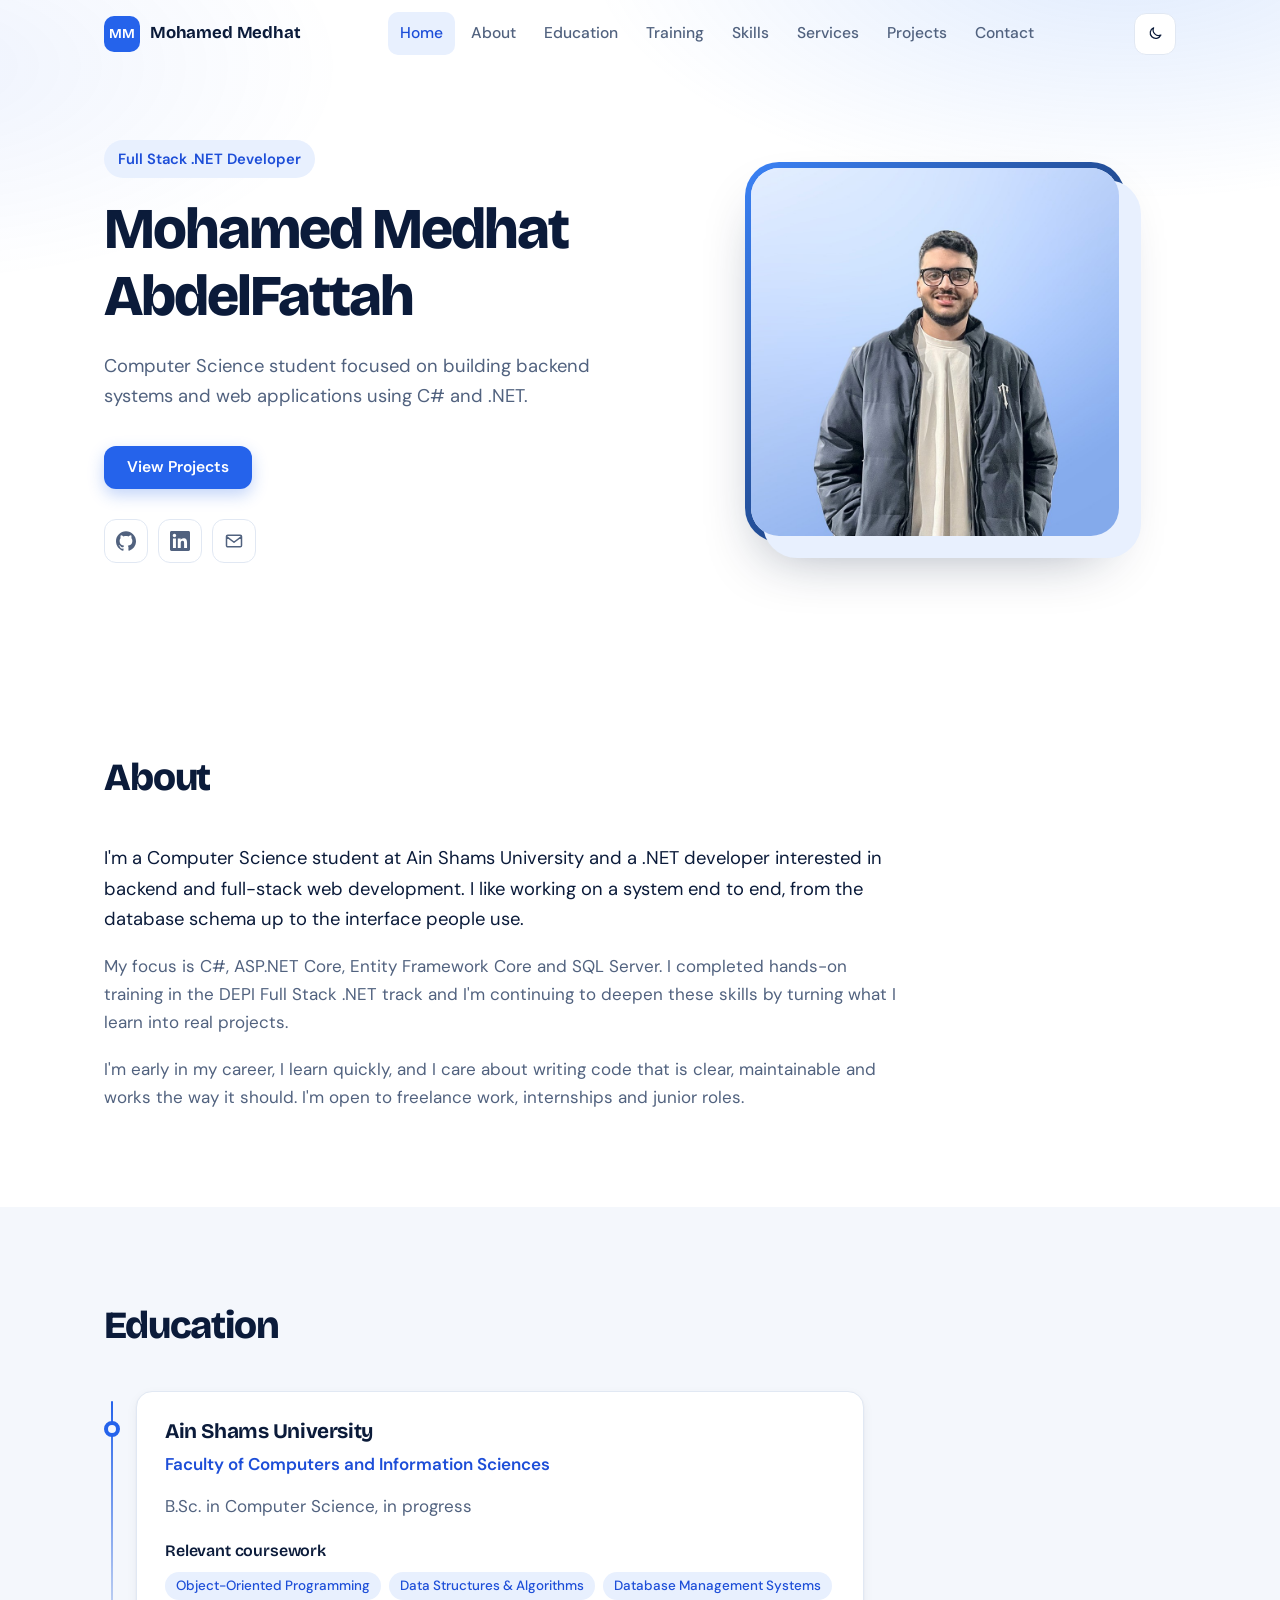
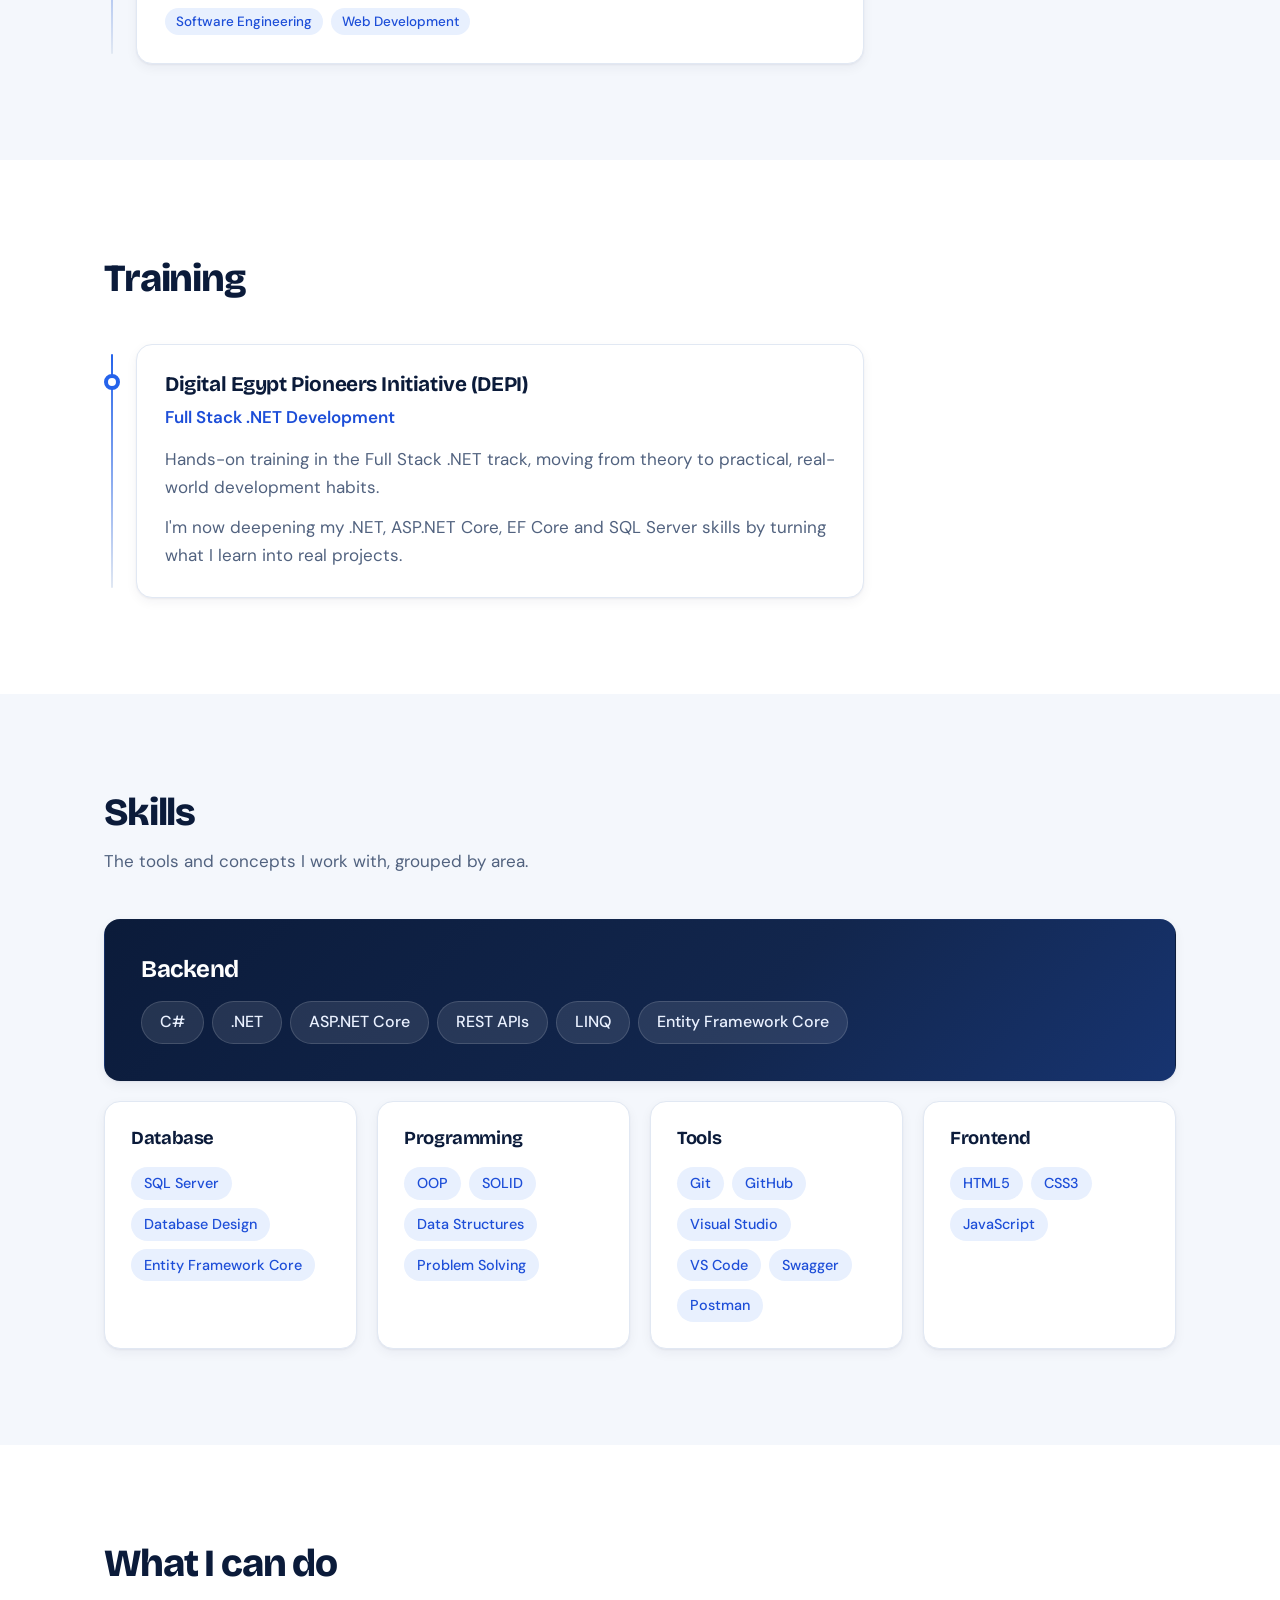
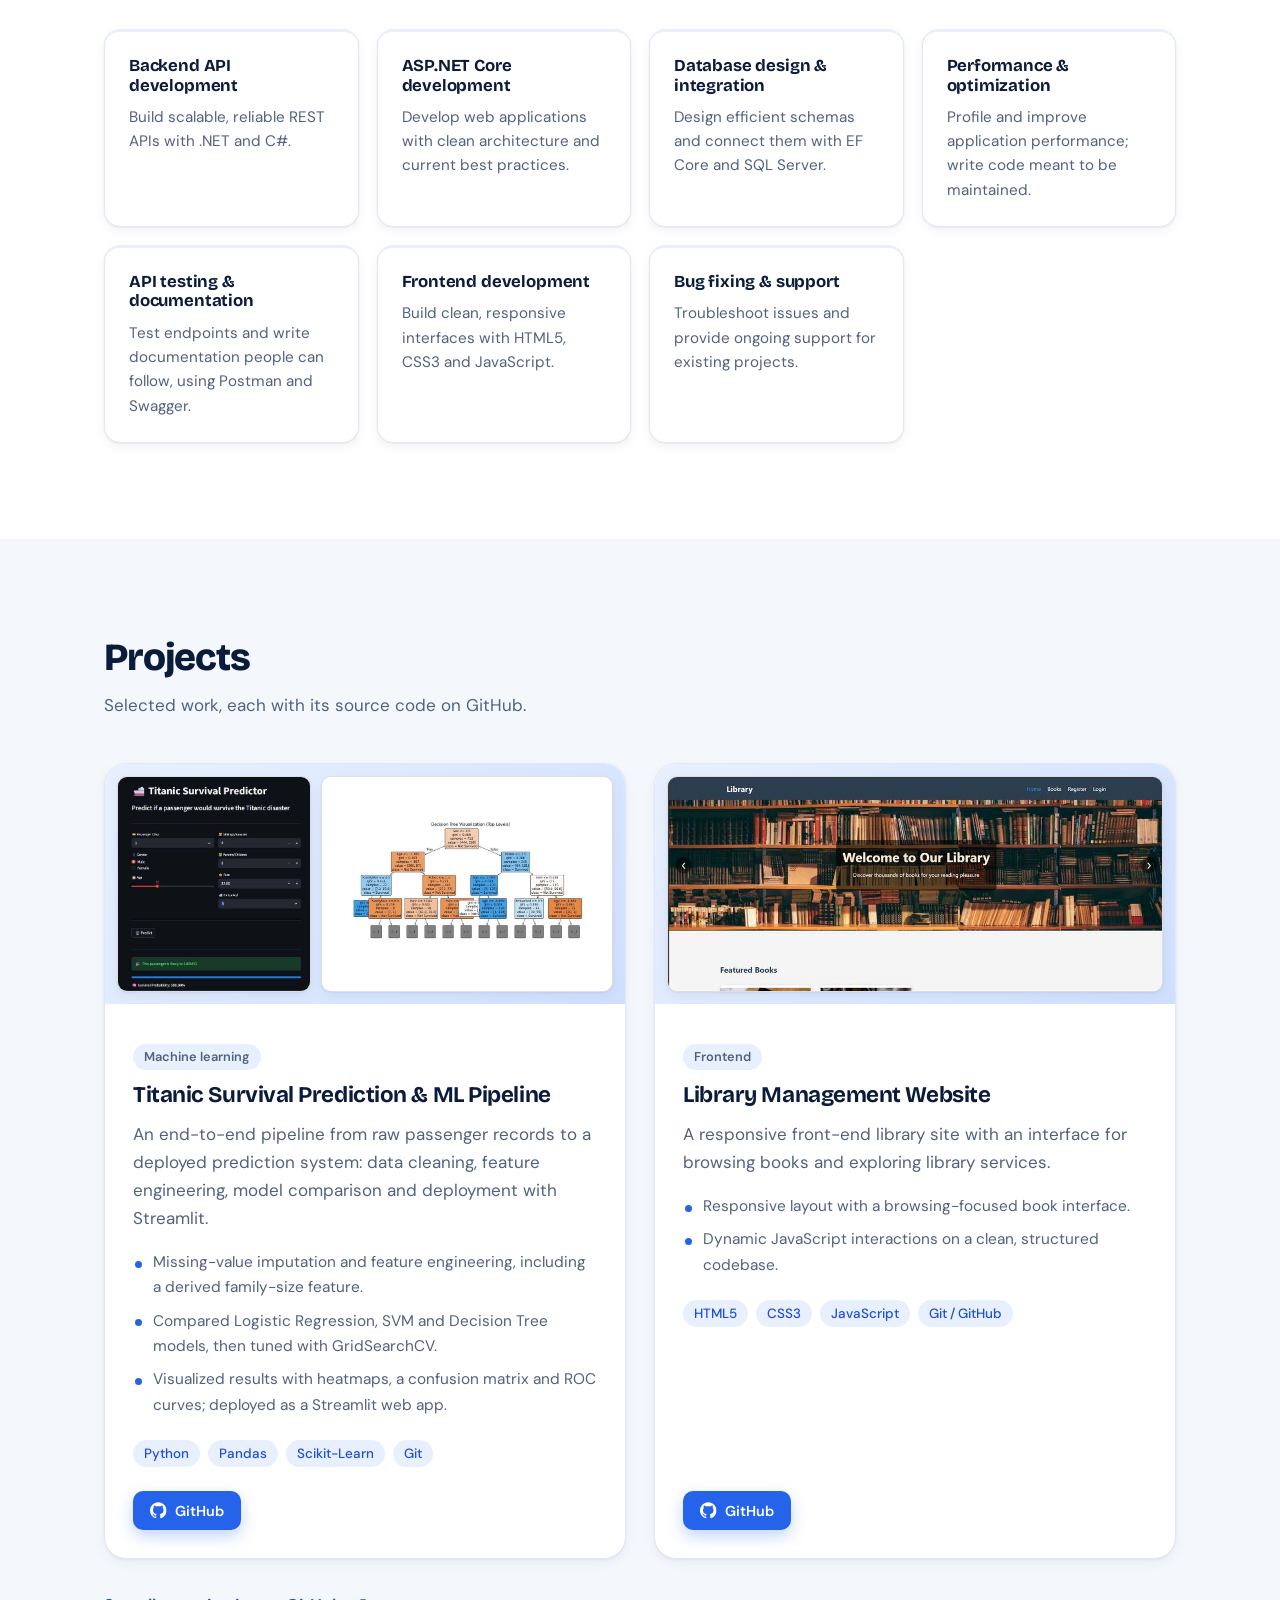
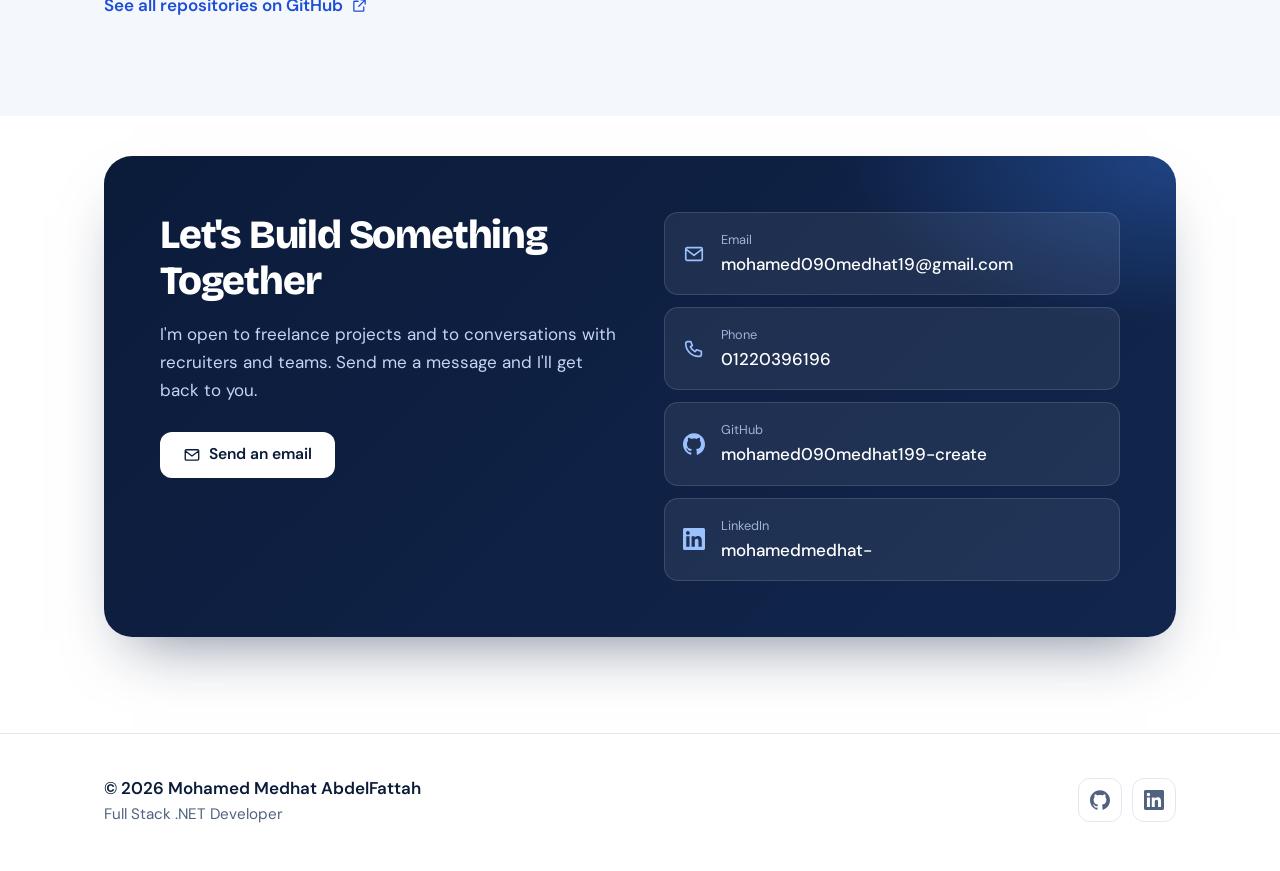
==== commit 1c40ec2f: "Add files via upload" ====
--- a/index.html
+++ b/index.html
@@ -1,295 +1,426 @@
 <!DOCTYPE html>
 <html lang="en">
 <head>
-<meta charset="UTF-8">
-<meta name="viewport" content="width=device-width, initial-scale=1.0">
-<title>Mohamed Medhat AbdelFattah — Full Stack .NET Developer</title>
-<meta name="description" content="Mohamed Medhat AbdelFattah — Full Stack .NET Developer. C#, ASP.NET Core, Entity Framework Core, SQL Server, HTML5, CSS3, JavaScript. Portfolio, projects, and contact.">
-<link rel="icon" href="data:image/svg+xml,%3Csvg xmlns='http://www.w3.org/2000/svg' viewBox='0 0 100 100'%3E%3Crect width='100' height='100' rx='18' fill='%232F5FE0'/%3E%3Ctext x='50' y='68' font-family='monospace' font-size='52' font-weight='700' fill='white' text-anchor='middle'%3E%3C/%3E%3C/text%3E%3C/svg%3E">
-<link rel="preconnect" href="https://fonts.googleapis.com">
-<link href="https://fonts.googleapis.com/css2?family=Space+Grotesk:wght@500;600;700&family=Inter:wght@400;500;600&family=JetBrains+Mono:wght@400;500&display=swap" rel="stylesheet">
-<link rel="stylesheet" href="styles.css">
+  <meta charset="utf-8">
+  <meta name="viewport" content="width=device-width, initial-scale=1">
+  <title>Mohamed Medhat AbdelFattah — Full Stack .NET Developer</title>
+  <meta name="description" content="Mohamed Medhat AbdelFattah — Full Stack .NET Developer. C#, ASP.NET Core, Entity Framework Core and SQL Server. Portfolio, projects and contact.">
+  <meta name="author" content="Mohamed Medhat AbdelFattah">
+  <meta name="theme-color" content="#0b1b3a">
+  <link rel="canonical" href="https://mohamed090medhat199-create.github.io/portfolio/">
+
+  <meta property="og:type" content="website">
+  <meta property="og:title" content="Mohamed Medhat AbdelFattah — Full Stack .NET Developer">
+  <meta property="og:description" content="Computer Science student focused on building backend systems and web applications using C# and .NET.">
+  <meta property="og:url" content="https://mohamed090medhat199-create.github.io/portfolio/">
+  <meta property="og:image" content="https://mohamed090medhat199-create.github.io/portfolio/profile.jpg">
+  <meta property="og:image:alt" content="Portrait of Mohamed Medhat AbdelFattah">
+  <meta name="twitter:card" content="summary">
+  <meta name="twitter:title" content="Mohamed Medhat AbdelFattah — Full Stack .NET Developer">
+  <meta name="twitter:description" content="Computer Science student focused on building backend systems and web applications using C# and .NET.">
+  <meta name="twitter:image" content="https://mohamed090medhat199-create.github.io/portfolio/profile.jpg">
+
+  <link rel="icon" href="data:image/svg+xml,%3Csvg xmlns='http://www.w3.org/2000/svg' viewBox='0 0 32 32'%3E%3Crect width='32' height='32' rx='8' fill='%232563eb'/%3E%3Ctext x='16' y='22' font-family='Arial,sans-serif' font-size='15' font-weight='700' text-anchor='middle' fill='white'%3EMM%3C/text%3E%3C/svg%3E">
+
+  <link rel="preconnect" href="https://fonts.googleapis.com">
+  <link rel="preconnect" href="https://fonts.gstatic.com" crossorigin>
+  <link href="https://fonts.googleapis.com/css2?family=Bricolage+Grotesque:opsz,wght@12..96,600;12..96,700;12..96,800&family=DM+Sans:ital,opsz,wght@0,9..40,400;0,9..40,500;0,9..40,600&family=JetBrains+Mono:wght@400;500&display=swap" rel="stylesheet">
+
+  <script>
+    // Apply saved/system theme before first paint to avoid a flash
+    (function () {
+      try {
+        var saved = localStorage.getItem("theme");
+        var dark = saved ? saved === "dark" : window.matchMedia("(prefers-color-scheme: dark)").matches;
+        document.documentElement.setAttribute("data-theme", dark ? "dark" : "light");
+      } catch (e) {
+        document.documentElement.setAttribute("data-theme", "light");
+      }
+    })();
+  </script>
+
+  <link rel="stylesheet" href="style.css">
+
+  <script type="application/ld+json">
+  {
+    "@context": "https://schema.org",
+    "@type": "Person",
+    "name": "Mohamed Medhat AbdelFattah",
+    "jobTitle": "Full Stack .NET Developer",
+    "email": "mailto:mohamed090medhat19@gmail.com",
+    "url": "https://mohamed090medhat199-create.github.io/portfolio/",
+    "sameAs": [
+      "https://github.com/mohamed090medhat199-create",
+      "https://linkedin.com/in/mohamedmedhat-"
+    ],
+    "alumniOf": { "@type": "CollegeOrUniversity", "name": "Ain Shams University" }
+  }
+  </script>
 </head>
 <body>
-
-<nav class="site-nav">
-  <div class="wrap">
-    <a href="#about">About</a>
-    <a href="#education">Education</a>
-    <a href="#experience">Experience</a>
-    <a href="#skills">Skills</a>
-    <a href="#services">Services</a>
-    <a href="#projects">Projects</a>
-    <a href="#contact">Contact</a>
-    <button class="theme-toggle" id="themeToggle" aria-label="Toggle dark mode" type="button">🌙</button>
-  </div>
-</nav>
-
-<div class="wrap">
-
-  <!-- HERO -->
-  <section class="hero" id="top">
-    <div class="hero-main">
-      <h1>Mohamed Medhat AbdelFattah</h1>
-      <div class="role">Full Stack .NET Developer</div>
+  <!-- SVG icon sprite -->
+  <svg width="0" height="0" style="position:absolute" aria-hidden="true" focusable="false">
+    <symbol id="i-github" viewBox="0 0 24 24"><path d="M12 .297c-6.63 0-12 5.373-12 12 0 5.303 3.438 9.8 8.205 11.385.6.113.82-.258.82-.577 0-.285-.01-1.04-.015-2.04-3.338.724-4.042-1.61-4.042-1.61C4.422 18.07 3.633 17.7 3.633 17.7c-1.087-.744.084-.729.084-.729 1.205.084 1.838 1.236 1.838 1.236 1.07 1.835 2.809 1.305 3.495.998.108-.776.417-1.305.76-1.605-2.665-.3-5.466-1.332-5.466-5.93 0-1.31.465-2.38 1.235-3.22-.135-.303-.54-1.523.105-3.176 0 0 1.005-.322 3.3 1.23.96-.267 1.98-.399 3-.405 1.02.006 2.04.138 3 .405 2.28-1.552 3.285-1.23 3.285-1.23.645 1.653.24 2.873.12 3.176.765.84 1.23 1.91 1.23 3.22 0 4.61-2.805 5.625-5.475 5.921.42.36.81 1.096.81 2.22 0 1.606-.015 2.896-.015 3.286 0 .315.21.69.825.57C20.565 22.092 24 17.592 24 12.297c0-6.627-5.373-12-12-12"/></symbol>
+    <symbol id="i-linkedin" viewBox="0 0 24 24"><path d="M20.447 20.452h-3.554v-5.569c0-1.328-.027-3.037-1.852-3.037-1.853 0-2.136 1.445-2.136 2.939v5.667H9.351V9h3.414v1.561h.046c.477-.9 1.637-1.85 3.37-1.85 3.601 0 4.267 2.37 4.267 5.455v6.286zM5.337 7.433c-1.144 0-2.063-.926-2.063-2.065 0-1.138.92-2.063 2.063-2.063 1.14 0 2.064.925 2.064 2.063 0 1.139-.925 2.065-2.064 2.065zm1.782 13.019H3.555V9h3.564v11.452zM22.225 0H1.771C.792 0 0 .774 0 1.729v20.542C0 23.227.792 24 1.771 24h20.451C23.2 24 24 23.227 24 22.271V1.729C24 .774 23.2 0 22.222 0h.003z"/></symbol>
+    <symbol id="i-mail" viewBox="0 0 24 24"><path fill="none" stroke="currentColor" stroke-width="1.8" stroke-linecap="round" stroke-linejoin="round" d="M3 6.5A1.5 1.5 0 0 1 4.5 5h15A1.5 1.5 0 0 1 21 6.5v11a1.5 1.5 0 0 1-1.5 1.5h-15A1.5 1.5 0 0 1 3 17.5v-11Zm.5.5 8.5 6.5L20.5 7"/></symbol>
+    <symbol id="i-phone" viewBox="0 0 24 24"><path fill="none" stroke="currentColor" stroke-width="1.8" stroke-linecap="round" stroke-linejoin="round" d="M5 4h3.5l1.7 4.2-2.1 1.4a11 11 0 0 0 5.3 5.3l1.4-2.1L20 14.5V18a2 2 0 0 1-2 2A14 14 0 0 1 3 6a2 2 0 0 1 2-2Z"/></symbol>
+    <symbol id="i-sun" viewBox="0 0 24 24"><g fill="none" stroke="currentColor" stroke-width="1.8" stroke-linecap="round"><circle cx="12" cy="12" r="4"/><path d="M12 2.5v2M12 19.5v2M2.5 12h2M19.5 12h2M5.3 5.3l1.4 1.4M17.3 17.3l1.4 1.4M5.3 18.7l1.4-1.4M17.3 6.7l1.4-1.4"/></g></symbol>
+    <symbol id="i-moon" viewBox="0 0 24 24"><path fill="none" stroke="currentColor" stroke-width="1.8" stroke-linecap="round" stroke-linejoin="round" d="M20 14.5A8 8 0 0 1 9.5 4a8 8 0 1 0 10.5 10.5Z"/></symbol>
+    <symbol id="i-external" viewBox="0 0 24 24"><path fill="none" stroke="currentColor" stroke-width="1.8" stroke-linecap="round" stroke-linejoin="round" d="M14 4h6v6M20 4l-9 9M18 14v5a1 1 0 0 1-1 1H5a1 1 0 0 1-1-1V7a1 1 0 0 1 1-1h5"/></symbol>
+  </svg>
+
+  <a class="skip-link" href="#main">Skip to content</a>
+
+  <!-- Navigation -->
+  <header class="nav" id="nav">
+    <div class="container nav__inner">
+      <a class="brand" href="#home" aria-label="Mohamed Medhat AbdelFattah — home">
+        <span class="brand__mark" aria-hidden="true">MM</span>
+        <span class="brand__name">Mohamed Medhat</span>
+      </a>
+
+      <nav class="nav__links" id="nav-links" aria-label="Primary">
+        <a href="#home" data-link="home">Home</a>
+        <a href="#about" data-link="about">About</a>
+        <a href="#education" data-link="education">Education</a>
+        <a href="#training" data-link="training">Training</a>
+        <a href="#skills" data-link="skills">Skills</a>
+        <a href="#services" data-link="services">Services</a>
+        <a href="#projects" data-link="projects">Projects</a>
+        <a href="#contact" data-link="contact">Contact</a>
+      </nav>
+
+      <div class="nav__actions">
+        <button class="icon-btn" id="theme-toggle" type="button" aria-label="Switch to dark theme">
+          <svg class="icon icon--moon" aria-hidden="true"><use href="#i-moon"/></svg>
+          <svg class="icon icon--sun" aria-hidden="true"><use href="#i-sun"/></svg>
+        </button>
+        <button class="icon-btn nav__toggle" id="nav-toggle" type="button" aria-expanded="false" aria-controls="nav-links" aria-label="Open menu">
+          <span class="burger" aria-hidden="true"><span></span><span></span><span></span></span>
+        </button>
+      </div>
     </div>
-</section>
-
-  <!-- ABOUT -->
-  <article class="entity reveal" id="about">
-    <div class="entity-head">
-      <h2>About</h2>
-    </div>
-    <div class="entity-body story">
-      <p>I'm Mohamed Medhat, a Computer Science student with a strong passion for full-stack development and a deep interest in building scalable and efficient systems — from the database up to the interface. My journey started with curiosity — exploring how things work, then turned into a real drive to create solutions that make an impact.</p>
-      <p>I enjoy solving problems, learning new technologies, and turning ideas into real projects. I'm always looking for opportunities to grow, collaborate, and be part of a team that builds meaningful products.</p>
-    </div>
-  </article>
-
-  <div class="connector"></div>
-
-  <!-- EDUCATION -->
-  <article class="entity reveal" id="education">
-    <div class="entity-head">
-      <h2>Education</h2>
-    </div>
-    <div class="entity-body">
-      <ul class="timeline">
-        <li>
-          <div class="t-title">Ain Shams University</div>
-          <div class="t-desc">Faculty of Computers and Information Sciences — B.Sc. in Computer Science, in progress.</div>
-        </li>
-        <li>
-          <div class="t-title">Relevant coursework</div>
-          <div class="t-desc">
-            <div class="stack">
-              <span>Object-Oriented Programming</span>
-              <span>Data Structures &amp; Algorithms</span>
-              <span>Database Management Systems</span>
-              <span>Software Engineering</span>
-              <span>Web Development</span>
-            </div>
+  </header>
+
+  <main id="main">
+    <!-- Hero -->
+    <section class="hero" id="home" data-nav="home" aria-labelledby="hero-title">
+      <div class="container hero__grid">
+        <div class="hero__copy">
+          <p class="hero__role reveal" style="--d:0ms">Full Stack .NET Developer</p>
+          <h1 id="hero-title" class="reveal" style="--d:80ms">Mohamed Medhat AbdelFattah</h1>
+          <p class="hero__lead reveal" style="--d:160ms">Computer Science student focused on building backend systems and web applications using C# and .NET.</p>
+
+          <div class="hero__cta reveal" style="--d:240ms">
+            <a class="btn btn--primary" href="#projects">View Projects</a>
           </div>
-        </li>
+
+          <ul class="social reveal" style="--d:320ms" aria-label="Social links">
+            <li><a href="https://github.com/mohamed090medhat199-create" target="_blank" rel="noopener noreferrer" aria-label="GitHub"><svg class="icon" aria-hidden="true"><use href="#i-github"/></svg></a></li>
+            <li><a href="https://linkedin.com/in/mohamedmedhat-" target="_blank" rel="noopener noreferrer" aria-label="LinkedIn"><svg class="icon" aria-hidden="true"><use href="#i-linkedin"/></svg></a></li>
+            <li><a href="mailto:mohamed090medhat19@gmail.com" aria-label="Email"><svg class="icon" aria-hidden="true"><use href="#i-mail"/></svg></a></li>
+          </ul>
+        </div>
+
+        <figure class="photo reveal" style="--d:200ms">
+          <div class="photo__frame">
+            <div class="photo__inner">
+              <span class="photo__fallback" aria-hidden="true">MM</span>
+              <img id="profile-photo" src="profile.jpg" alt="Portrait of Mohamed Medhat AbdelFattah" width="900" height="900" decoding="async">
+            </div>
+          </div>
+        </figure>
+      </div>
+    </section>
+
+    <!-- About -->
+    <section class="section" id="about" data-nav="about" aria-labelledby="about-title">
+      <div class="container">
+        <header class="section__head">
+          <h2 id="about-title">About</h2>
+        </header>
+
+        <div class="prose">
+          <p>I'm a Computer Science student at Ain Shams University and a .NET developer interested in backend and full-stack web development. I like working on a system end to end, from the database schema up to the interface people use.</p>
+          <p>My focus is C#, ASP.NET Core, Entity Framework Core and SQL Server. I completed hands-on training in the DEPI Full Stack .NET track and I'm continuing to deepen these skills by turning what I learn into real projects.</p>
+          <p>I'm early in my career, I learn quickly, and I care about writing code that is clear, maintainable and works the way it should. I'm open to freelance work, internships and junior roles.</p>
+        </div>
+      </div>
+    </section>
+
+    <!-- Education -->
+    <section class="section section--tint" id="education" data-nav="education" aria-labelledby="education-title">
+      <div class="container">
+        <header class="section__head">
+          <h2 id="education-title">Education</h2>
+        </header>
+
+        <ol class="timeline">
+          <li class="timeline__item">
+            <div class="card">
+              <h3>Ain Shams University</h3>
+              <p class="card__sub">Faculty of Computers and Information Sciences</p>
+              <p class="card__meta">B.Sc. in Computer Science, in progress</p>
+              <h4>Relevant coursework</h4>
+              <ul class="badges badges--sm">
+                <li>Object-Oriented Programming</li>
+                <li>Data Structures &amp; Algorithms</li>
+                <li>Database Management Systems</li>
+                <li>Software Engineering</li>
+                <li>Web Development</li>
+              </ul>
+            </div>
+          </li>
+        </ol>
+      </div>
+    </section>
+
+    <!-- Training -->
+    <section class="section" id="training" data-nav="training" aria-labelledby="training-title">
+      <div class="container">
+        <header class="section__head">
+          <h2 id="training-title">Training</h2>
+        </header>
+
+        <ol class="timeline">
+          <li class="timeline__item">
+            <div class="card">
+              <h3>Digital Egypt Pioneers Initiative (DEPI)</h3>
+              <p class="card__sub">Full Stack .NET Development</p>
+              <p>Hands-on training in the Full Stack .NET track, moving from theory to practical, real-world development habits.</p>
+              <p>I'm now deepening my .NET, ASP.NET Core, EF Core and SQL Server skills by turning what I learn into real projects.</p>
+            </div>
+          </li>
+        </ol>
+      </div>
+    </section>
+
+    <!-- Skills -->
+    <section class="section section--tint" id="skills" data-nav="skills" aria-labelledby="skills-title">
+      <div class="container">
+        <header class="section__head">
+          <h2 id="skills-title">Skills</h2>
+          <p>The tools and concepts I work with, grouped by area.</p>
+        </header>
+
+        <div class="skills">
+          <article class="skill-card skill-card--featured">
+            <h3>Backend</h3>
+            <ul class="badges badges--lg">
+              <li>C#</li>
+              <li>.NET</li>
+              <li>ASP.NET Core</li>
+              <li>REST APIs</li>
+              <li>LINQ</li>
+              <li>Entity Framework Core</li>
+            </ul>
+          </article>
+
+          <article class="skill-card">
+            <h3>Database</h3>
+            <ul class="badges">
+              <li>SQL Server</li>
+              <li>Database Design</li>
+              <li>Entity Framework Core</li>
+            </ul>
+          </article>
+
+          <article class="skill-card">
+            <h3>Programming</h3>
+            <ul class="badges">
+              <li>OOP</li>
+              <li>SOLID</li>
+              <li>Data Structures</li>
+              <li>Problem Solving</li>
+            </ul>
+          </article>
+
+          <article class="skill-card">
+            <h3>Tools</h3>
+            <ul class="badges">
+              <li>Git</li>
+              <li>GitHub</li>
+              <li>Visual Studio</li>
+              <li>VS Code</li>
+              <li>Swagger</li>
+              <li>Postman</li>
+            </ul>
+          </article>
+
+          <article class="skill-card">
+            <h3>Frontend</h3>
+            <ul class="badges">
+              <li>HTML5</li>
+              <li>CSS3</li>
+              <li>JavaScript</li>
+            </ul>
+          </article>
+        </div>
+      </div>
+    </section>
+
+    <!-- Services -->
+    <section class="section" id="services" data-nav="services" aria-labelledby="services-title">
+      <div class="container">
+        <header class="section__head">
+          <h2 id="services-title">What I can do</h2>
+        </header>
+
+        <div class="services">
+          <article class="service"><h3>Backend API development</h3><p>Build scalable, reliable REST APIs with .NET and C#.</p></article>
+          <article class="service"><h3>ASP.NET Core development</h3><p>Develop web applications with clean architecture and current best practices.</p></article>
+          <article class="service"><h3>Database design &amp; integration</h3><p>Design efficient schemas and connect them with EF Core and SQL Server.</p></article>
+          <article class="service"><h3>Performance &amp; optimization</h3><p>Profile and improve application performance; write code meant to be maintained.</p></article>
+          <article class="service"><h3>API testing &amp; documentation</h3><p>Test endpoints and write documentation people can follow, using Postman and Swagger.</p></article>
+          <article class="service"><h3>Frontend development</h3><p>Build clean, responsive interfaces with HTML5, CSS3 and JavaScript.</p></article>
+          <article class="service"><h3>Bug fixing &amp; support</h3><p>Troubleshoot issues and provide ongoing support for existing projects.</p></article>
+        </div>
+      </div>
+    </section>
+
+    <!-- Projects -->
+    <section class="section section--tint" id="projects" data-nav="projects" aria-labelledby="projects-title">
+      <div class="container">
+        <header class="section__head">
+          <h2 id="projects-title">Projects</h2>
+          <p>Selected work, each with its source code on GitHub.</p>
+        </header>
+
+        <div class="projects">
+          <!--
+            To add a live demo later, put this inside .project__actions:
+            <a class="btn btn--secondary btn--sm" href="YOUR_DEMO_URL" target="_blank" rel="noopener noreferrer">Live Demo</a>
+          -->
+          <article class="project">
+            <div class="project__visual project__visual--duo">
+              <button class="shot" type="button" data-zoom>
+                <img src="titanic-app.jpg" alt="Titanic Survival Predictor Streamlit app" width="640" height="643" loading="lazy" decoding="async">
+              </button>
+              <button class="shot shot--fit" type="button" data-zoom>
+                <img src="titanic-tree.jpg" alt="Decision tree visualization from the Titanic model" width="900" height="469" loading="lazy" decoding="async">
+              </button>
+            </div>
+            <div class="project__body">
+              <p class="project__kind">Machine learning</p>
+              <h3>Titanic Survival Prediction &amp; ML Pipeline</h3>
+              <p>An end-to-end pipeline from raw passenger records to a deployed prediction system: data cleaning, feature engineering, model comparison and deployment with Streamlit.</p>
+              <ul class="project__points">
+                <li>Missing-value imputation and feature engineering, including a derived family-size feature.</li>
+                <li>Compared Logistic Regression, SVM and Decision Tree models, then tuned with GridSearchCV.</li>
+                <li>Visualized results with heatmaps, a confusion matrix and ROC curves; deployed as a Streamlit web app.</li>
+              </ul>
+              <ul class="badges badges--sm" aria-label="Technologies used">
+                <li>Python</li><li>Pandas</li><li>Scikit-Learn</li><li>Git</li>
+              </ul>
+              <div class="project__actions">
+                <a class="btn btn--primary btn--sm" href="https://github.com/mohamed090medhat199-create" target="_blank" rel="noopener noreferrer">
+                  <svg class="icon" aria-hidden="true"><use href="#i-github"/></svg>
+                  GitHub
+                </a>
+              </div>
+            </div>
+          </article>
+
+          <article class="project">
+            <div class="project__visual">
+              <button class="shot" type="button" data-zoom>
+                <img src="library-home.jpg" alt="Library Management website homepage" width="900" height="465" loading="lazy" decoding="async">
+              </button>
+            </div>
+            <div class="project__body">
+              <p class="project__kind">Frontend</p>
+              <h3>Library Management Website</h3>
+              <p>A responsive front-end library site with an interface for browsing books and exploring library services.</p>
+              <ul class="project__points">
+                <li>Responsive layout with a browsing-focused book interface.</li>
+                <li>Dynamic JavaScript interactions on a clean, structured codebase.</li>
+              </ul>
+              <ul class="badges badges--sm" aria-label="Technologies used">
+                <li>HTML5</li><li>CSS3</li><li>JavaScript</li><li>Git / GitHub</li>
+              </ul>
+              <div class="project__actions">
+                <a class="btn btn--primary btn--sm" href="https://github.com/mohamed090medhat199-create" target="_blank" rel="noopener noreferrer">
+                  <svg class="icon" aria-hidden="true"><use href="#i-github"/></svg>
+                  GitHub
+                </a>
+              </div>
+            </div>
+          </article>
+        </div>
+
+        <p class="projects__more">
+          <a class="text-link" href="https://github.com/mohamed090medhat199-create" target="_blank" rel="noopener noreferrer">
+            See all repositories on GitHub
+            <svg class="icon" aria-hidden="true"><use href="#i-external"/></svg>
+          </a>
+        </p>
+      </div>
+    </section>
+
+    <!-- Contact -->
+    <section class="section contact" id="contact" data-nav="contact" aria-labelledby="contact-title">
+      <div class="container">
+        <div class="contact__panel">
+          <div class="contact__intro">
+            <h2 id="contact-title">Let's Build Something Together</h2>
+            <p>I'm open to freelance projects and to conversations with recruiters and teams. Send me a message and I'll get back to you.</p>
+            <a class="btn btn--light" href="mailto:mohamed090medhat19@gmail.com">
+              <svg class="icon" aria-hidden="true"><use href="#i-mail"/></svg>
+              Send an email
+            </a>
+          </div>
+
+          <ul class="contact__list">
+            <li>
+              <a href="mailto:mohamed090medhat19@gmail.com">
+                <svg class="icon" aria-hidden="true"><use href="#i-mail"/></svg>
+                <span><small>Email</small>mohamed090medhat19@gmail.com</span>
+              </a>
+            </li>
+            <li>
+              <a href="tel:+201220396196">
+                <svg class="icon" aria-hidden="true"><use href="#i-phone"/></svg>
+                <span><small>Phone</small>01220396196</span>
+              </a>
+            </li>
+            <li>
+              <a href="https://github.com/mohamed090medhat199-create" target="_blank" rel="noopener noreferrer">
+                <svg class="icon" aria-hidden="true"><use href="#i-github"/></svg>
+                <span><small>GitHub</small>mohamed090medhat199-create</span>
+              </a>
+            </li>
+            <li>
+              <a href="https://linkedin.com/in/mohamedmedhat-" target="_blank" rel="noopener noreferrer">
+                <svg class="icon" aria-hidden="true"><use href="#i-linkedin"/></svg>
+                <span><small>LinkedIn</small>mohamedmedhat-</span>
+              </a>
+            </li>
+          </ul>
+        </div>
+      </div>
+    </section>
+  </main>
+
+  <footer class="footer">
+    <div class="container footer__inner">
+      <div>
+        <p class="footer__name">&copy; 2026 Mohamed Medhat AbdelFattah</p>
+        <p class="footer__role">Full Stack .NET Developer</p>
+      </div>
+      <ul class="social social--footer" aria-label="Social links">
+        <li><a href="https://github.com/mohamed090medhat199-create" target="_blank" rel="noopener noreferrer" aria-label="GitHub"><svg class="icon" aria-hidden="true"><use href="#i-github"/></svg></a></li>
+        <li><a href="https://linkedin.com/in/mohamedmedhat-" target="_blank" rel="noopener noreferrer" aria-label="LinkedIn"><svg class="icon" aria-hidden="true"><use href="#i-linkedin"/></svg></a></li>
       </ul>
     </div>
-  </article>
-
-  <div class="connector"></div>
-
-  <!-- EXPERIENCE -->
-  <article class="entity reveal" id="experience">
-    <div class="entity-head">
-      <h2>Experience</h2>
-    </div>
-    <div class="entity-body">
-      <ul class="timeline">
-        <li>
-          <div class="t-title">Learning &amp; exploring</div>
-          <div class="t-desc">Started my CS journey and found what actually held my attention: backend development and databases.</div>
-        </li>
-        <li>
-          <div class="t-title">University experience</div>
-          <div class="t-desc">Studying Computer Science at Ain Shams University, building solid foundations across the field before specializing.</div>
-        </li>
-        <li>
-          <div class="t-title">Training &amp; growth</div>
-          <div class="t-desc">Joined DEPI's Full Stack .NET track for hands-on training — the shift from theory to practical, real-world development habits.</div>
-        </li>
-        <li>
-          <div class="t-title">Building the future</div>
-          <div class="t-desc">Currently deepening my .NET, ASP.NET Core, EF Core, and SQL Server skills by turning what I learn into real projects.</div>
-        </li>
-      </ul>
-    </div>
-  </article>
-
-  <div class="connector"></div>
-
-  <!-- SKILLS -->
-  <article class="entity reveal" id="skills">
-    <div class="entity-head">
-      <h2>Skills</h2>
-    </div>
-    <div class="skill-grid">
-      <div class="skill"><span class="k">language</span>C# / .NET</div>
-      <div class="skill"><span class="k">framework</span>ASP.NET Core</div>
-      <div class="skill"><span class="k">orm</span>Entity Framework Core</div>
-      <div class="skill"><span class="k">database</span>SQL Server</div>
-      <div class="skill"><span class="k">architecture</span>RESTful APIs</div>
-      <div class="skill"><span class="k">query</span>LINQ</div>
-      <div class="skill"><span class="k">design</span>OOP / SOLID</div>
-      <div class="skill"><span class="k">vcs</span>Git / GitHub</div>
-      <div class="skill"><span class="k">testing</span>Postman</div>
-      <div class="skill"><span class="k">docs</span>Swagger</div>
-      <div class="skill"><span class="k">ide</span>Visual Studio</div>
-      <div class="skill"><span class="k">editor</span>VS Code</div>
-      <div class="skill"><span class="k">markup</span>HTML5</div>
-      <div class="skill"><span class="k">styling</span>CSS3</div>
-      <div class="skill"><span class="k">scripting</span>JavaScript</div>
-    </div>
-  </article>
-
-  <div class="connector"></div>
-
-  <!-- SERVICES -->
-  <article class="entity reveal" id="services">
-    <div class="entity-head">
-      <h2>What I can do</h2>
-    </div>
-    <div class="entity-body">
-      <div class="service-list">
-        <div class="service">
-          <h3>Backend API development</h3>
-          <p>Build scalable, reliable REST APIs with .NET and C#.</p>
-        </div>
-        <div class="service">
-          <h3>ASP.NET Core development</h3>
-          <p>Develop web applications with clean architecture and current best practices.</p>
-        </div>
-        <div class="service">
-          <h3>Database design &amp; integration</h3>
-          <p>Design efficient schemas and connect them with EF Core and SQL Server.</p>
-        </div>
-        <div class="service">
-          <h3>Performance &amp; optimization</h3>
-          <p>Profile and improve application performance; write code meant to be maintained.</p>
-        </div>
-        <div class="service">
-          <h3>API testing &amp; documentation</h3>
-          <p>Test endpoints and write documentation people can actually follow, using Postman and Swagger.</p>
-        </div>
-        <div class="service">
-          <h3>Frontend development</h3>
-          <p>Build clean, responsive interfaces with HTML5, CSS3, and JavaScript.</p>
-        </div>
-        <div class="service">
-          <h3>Bug fixing &amp; support</h3>
-          <p>Troubleshoot issues and provide ongoing support for existing projects.</p>
-        </div>
-      </div>
-    </div>
-  </article>
-
-  <div class="connector"></div>
-
-  <!-- PROJECTS -->
-  <article class="entity reveal" id="projects">
-    <div class="entity-head">
-      <h2>Projects</h2>
-    </div>
-    <div class="entity-body">
-      <div class="projects-grid">
-
-      <div class="project">
-        <div class="project-head">
-          <h3>Titanic Survival Prediction &amp; ML Pipeline</h3>
-          <span class="status done">machine learning</span>
-        </div>
-        <p>An end-to-end pipeline from raw passenger records to a deployed prediction system — data cleaning, feature engineering, model comparison, and deployment with Streamlit.</p>
-        <div class="project-shots">
-          <div class="project-shot"><img src="[data-uri]" alt="Titanic Survival Predictor Streamlit app"></div>
-          <div class="project-shot"><img src="[data-uri]" alt="Decision tree visualization from the Titanic model"></div>
-        </div>
-        <div class="stack">
-          <span>Python</span><span>Pandas</span><span>Scikit-Learn</span><span>Git</span>
-        </div>
-        <ul class="feat">
-          <li>Missing-value imputation and feature engineering, including a derived family-size feature</li>
-          <li>Compared Logistic Regression, SVM, and Decision Tree models, then tuned with GridSearchCV</li>
-          <li>Visualized results with heatmaps, a confusion matrix, and ROC curves; deployed as a Streamlit web app</li>
-        </ul>
-      </div>
-
-      <div class="project">
-        <div class="project-head">
-          <h3>Library Management Website</h3>
-          <span class="status done">frontend</span>
-        </div>
-        <p>A responsive front-end library site with an interface for browsing books and exploring library services.</p>
-        <div class="project-shot"><img src="[data-uri]" alt="Library Management website homepage"></div>
-        <div class="stack">
-          <span>HTML5</span><span>CSS3</span><span>JavaScript</span><span>Git / GitHub</span>
-        </div>
-        <ul class="feat">
-          <li>Responsive layout with a browsing-focused book interface</li>
-          <li>Dynamic JavaScript interactions on a clean, structured codebase</li>
-        </ul>
-        <a class="project-link" href="https://github.com/mohamed090medhat199-create" target="_blank" rel="noopener">View on GitHub</a>
-      </div>
-
-      </div>
-    </div>
-  </article>
-
-  <div class="connector"></div>
-
-  <!-- WHY WORK WITH ME -->
-  <article class="entity reveal" id="why">
-    <div class="entity-head">
-      <h2>Why work with me</h2>
-    </div>
-    <div class="entity-body">
-      <p class="quote">I bring more than code — commitment, curiosity, and a real desire to grow.</p>
-      <p style="font-size:0.94rem;">I'm early in my career, but I'm reliable, I learn fast, and I care about the quality of what I ship — not just getting it working.</p>
-      <div class="reasons">
-        <div class="reason">
-          <h3>Eager to learn</h3>
-          <p>Always exploring new technologies and better ways of doing things.</p>
-        </div>
-        <div class="reason">
-          <h3>Reliable &amp; committed</h3>
-          <p>Serious about delivering quality work, on time.</p>
-        </div>
-        <div class="reason">
-          <h3>Team player</h3>
-          <p>I enjoy working with others and sharing what I know.</p>
-        </div>
-        <div class="reason">
-          <h3>Problem solver</h3>
-          <p>I like finding practical, working solutions — not just clever ones.</p>
-        </div>
-      </div>
-    </div>
-  </article>
-
-  <div class="connector"></div>
-
-  <!-- CONTACT -->
-  <article class="entity reveal" id="contact">
-    <div class="entity-head">
-      <h2>Get in touch</h2>
-    </div>
-    <div class="entity-body">
-      <p style="margin-top:0;">Always open to new opportunities and interesting projects. Feel free to reach out — I'd love to connect.</p>
-      <div class="contact-grid">
-        <div class="contact-item">
-          <span class="k">linkedin</span>
-          <a class="v" href="https://linkedin.com/in/mohamedmedhat-" target="_blank" rel="noopener">Connect with me</a>
-        </div>
-        <div class="contact-item">
-          <span class="k">github</span>
-          <a class="v" href="https://github.com/mohamed090medhat199-create" target="_blank" rel="noopener">Check my projects</a>
-        </div>
-        <div class="contact-item">
-          <span class="k">email</span>
-          <a class="v" href="mailto:mohamed090medhat19@gmail.com">mohamed090medhat19@gmail.com</a>
-        </div>
-        <div class="contact-item">
-          <span class="k">phone</span>
-          <a class="v" href="tel:+201220396196">01220396196</a>
-        </div>
-      </div>
-    </div>
-  </article>
-
-  <footer>Mohamed Medhat AbdelFattah — built with care, one migration at a time.</footer>
-
-</div>
-
-<a href="#top" class="to-top" id="toTop" aria-label="Back to top">↑</a>
-
-<script src="script.js"></script>
-
+  </footer>
+
+  <dialog class="lightbox" id="lightbox" aria-label="Image preview">
+    <button class="lightbox__close" type="button" id="lightbox-close" aria-label="Close preview">
+      <svg class="icon" viewBox="0 0 24 24" aria-hidden="true"><path fill="none" stroke="currentColor" stroke-width="2" stroke-linecap="round" d="M6 6l12 12M18 6 6 18"/></svg>
+    </button>
+    <img id="lightbox-img" src="" alt="">
+  </dialog>
+
+  <script src="main.js" defer></script>
 </body>
 </html>
--- a/style.css
+++ b/style.css
@@ -0,0 +1,683 @@
+/* ==========================================================================
+   Design tokens
+   ========================================================================== */
+:root {
+  --white: #ffffff;
+  --navy-950: #071227;
+  --navy-900: #0b1b3a;
+  --navy-800: #12264d;
+  --blue-600: #2563eb;
+  --blue-500: #3b82f6;
+  --blue-100: #dbeafe;
+
+  --bg: #ffffff;
+  --bg-tint: #f4f7fc;
+  --surface: #ffffff;
+  --text: #0b1b3a;
+  --text-muted: #51627f;
+  --border: #e1e8f3;
+  --accent: #2563eb;
+  --accent-hover: #1d4ed8;
+  --accent-soft: #e8f0fe;
+  --accent-text: #1d4ed8;
+  --shadow-sm: 0 1px 2px rgba(11, 27, 58, .05), 0 4px 12px rgba(11, 27, 58, .05);
+  --shadow-md: 0 2px 4px rgba(11, 27, 58, .05), 0 14px 32px rgba(11, 27, 58, .09);
+  --nav-bg: rgba(255, 255, 255, .72);
+
+  --font-display: "Bricolage Grotesque", "Segoe UI", system-ui, sans-serif;
+  --font-body: "DM Sans", "Segoe UI", system-ui, -apple-system, sans-serif;
+  --font-mono: "JetBrains Mono", ui-monospace, "Cascadia Code", Consolas, monospace;
+
+  --radius-sm: 10px;
+  --radius-md: 16px;
+  --radius-lg: 22px;
+  --container: 1120px;
+  --nav-h: 68px;
+}
+
+[data-theme="dark"] {
+  --bg: #071227;
+  --bg-tint: #0a1731;
+  --surface: #0f1f40;
+  --text: #e8eefb;
+  --text-muted: #9bacc8;
+  --border: #1c2f55;
+  --accent: #4d8dff;
+  --accent-hover: #6ea1ff;
+  --accent-soft: #14295a;
+  --accent-text: #8db6ff;
+  --shadow-sm: 0 1px 2px rgba(0, 0, 0, .3), 0 4px 12px rgba(0, 0, 0, .25);
+  --shadow-md: 0 2px 4px rgba(0, 0, 0, .3), 0 14px 32px rgba(0, 0, 0, .35);
+  --nav-bg: rgba(7, 18, 39, .72);
+}
+
+/* ==========================================================================
+   Base
+   ========================================================================== */
+*, *::before, *::after { box-sizing: border-box; }
+
+html {
+  scroll-behavior: smooth;
+  scroll-padding-top: calc(var(--nav-h) + 12px);
+  -webkit-text-size-adjust: 100%;
+}
+
+body {
+  margin: 0;
+  font-family: var(--font-body);
+  font-size: 1.0625rem;
+  line-height: 1.65;
+  color: var(--text);
+  background: var(--bg);
+  transition: background-color .25s ease, color .25s ease;
+}
+
+h1, h2, h3, h4 {
+  font-family: var(--font-display);
+  line-height: 1.15;
+  letter-spacing: -.02em;
+  margin: 0;
+}
+p { margin: 0; }
+ul, ol { margin: 0; padding: 0; list-style: none; }
+a { color: inherit; }
+img, svg { max-width: 100%; }
+
+.container {
+  width: 100%;
+  max-width: var(--container);
+  margin-inline: auto;
+  padding-inline: 24px;
+}
+
+.icon { width: 1.25em; height: 1.25em; fill: currentColor; flex: none; }
+
+:focus-visible {
+  outline: 3px solid var(--accent);
+  outline-offset: 3px;
+  border-radius: 6px;
+}
+
+.skip-link {
+  position: absolute;
+  left: 16px;
+  top: -60px;
+  z-index: 200;
+  padding: 10px 16px;
+  background: var(--navy-900);
+  color: #fff;
+  border-radius: var(--radius-sm);
+  text-decoration: none;
+  transition: top .15s;
+}
+.skip-link:focus { top: 12px; }
+
+/* ==========================================================================
+   Buttons
+   ========================================================================== */
+.btn {
+  display: inline-flex;
+  align-items: center;
+  justify-content: center;
+  gap: 8px;
+  padding: 13px 22px;
+  border-radius: 12px;
+  border: 1px solid transparent;
+  font: 600 .975rem/1 var(--font-body);
+  text-decoration: none;
+  cursor: pointer;
+  transition: background-color .2s, border-color .2s, color .2s, box-shadow .2s, transform .2s;
+}
+.btn .icon { width: 1.15em; height: 1.15em; }
+.btn--sm { padding: 10px 16px; font-size: .9rem; border-radius: 10px; }
+
+.btn--primary {
+  background: var(--accent);
+  color: #fff;
+  box-shadow: 0 6px 16px rgba(37, 99, 235, .28);
+}
+.btn--primary:hover { background: var(--accent-hover); transform: translateY(-1px); }
+
+.btn--secondary {
+  background: var(--surface);
+  color: var(--text);
+  border-color: var(--border);
+  box-shadow: var(--shadow-sm);
+}
+.btn--secondary:hover { border-color: var(--accent); color: var(--accent-text); }
+
+.btn--light { background: #fff; color: var(--navy-900); }
+.btn--light:hover { background: var(--blue-100); transform: translateY(-1px); }
+
+.icon-btn {
+  display: inline-grid;
+  place-items: center;
+  width: 42px;
+  height: 42px;
+  border-radius: 12px;
+  border: 1px solid var(--border);
+  background: var(--surface);
+  color: var(--text);
+  cursor: pointer;
+  transition: border-color .2s, color .2s, background-color .2s;
+}
+.icon-btn:hover { border-color: var(--accent); color: var(--accent-text); }
+
+/* ==========================================================================
+   Navigation
+   ========================================================================== */
+.nav {
+  position: sticky;
+  top: 0;
+  z-index: 100;
+  height: var(--nav-h);
+  background: transparent;
+  border-bottom: 1px solid transparent;
+  transition: background-color .25s, border-color .25s, box-shadow .25s, backdrop-filter .25s;
+}
+.nav.is-scrolled {
+  background: var(--nav-bg);
+  -webkit-backdrop-filter: saturate(180%) blur(14px);
+  backdrop-filter: saturate(180%) blur(14px);
+  border-bottom-color: var(--border);
+  box-shadow: 0 6px 24px rgba(11, 27, 58, .06);
+}
+.nav__inner {
+  height: 100%;
+  display: flex;
+  align-items: center;
+  justify-content: space-between;
+  gap: 24px;
+}
+
+.brand { display: inline-flex; align-items: center; gap: 10px; text-decoration: none; }
+.brand__mark {
+  display: grid;
+  place-items: center;
+  width: 36px;
+  height: 36px;
+  border-radius: 10px;
+  background: var(--accent);
+  color: #fff;
+  font: 700 .85rem/1 var(--font-display);
+  letter-spacing: 0;
+}
+.brand__name { font: 700 1.05rem/1 var(--font-display); letter-spacing: -.01em; }
+
+.nav__links { display: flex; align-items: center; gap: 4px; }
+.nav__links a {
+  position: relative;
+  padding: 9px 12px;
+  border-radius: 10px;
+  font-weight: 500;
+  font-size: .975rem;
+  text-decoration: none;
+  color: var(--text-muted);
+  transition: color .2s, background-color .2s;
+}
+.nav__links a:hover { color: var(--text); background: var(--accent-soft); }
+.nav__links a.is-active { color: var(--accent-text); background: var(--accent-soft); }
+
+.nav__actions { display: flex; align-items: center; gap: 10px; }
+.nav__toggle { display: none; }
+
+.icon--sun { display: none; }
+[data-theme="dark"] .icon--sun { display: block; }
+[data-theme="dark"] .icon--moon { display: none; }
+
+.burger { position: relative; width: 18px; height: 14px; display: block; }
+.burger span {
+  position: absolute;
+  left: 0;
+  width: 100%;
+  height: 2px;
+  border-radius: 2px;
+  background: currentColor;
+  transition: transform .25s, opacity .2s, top .25s;
+}
+.burger span:nth-child(1) { top: 0; }
+.burger span:nth-child(2) { top: 6px; }
+.burger span:nth-child(3) { top: 12px; }
+.nav.is-open .burger span:nth-child(1) { top: 6px; transform: rotate(45deg); }
+.nav.is-open .burger span:nth-child(2) { opacity: 0; }
+.nav.is-open .burger span:nth-child(3) { top: 6px; transform: rotate(-45deg); }
+
+/* ==========================================================================
+   Hero
+   ========================================================================== */
+.hero {
+  position: relative;
+  margin-top: calc(var(--nav-h) * -1);
+  padding: calc(var(--nav-h) + 72px) 0 96px;
+  background:
+    radial-gradient(900px 420px at 88% -8%, rgba(59, 130, 246, .16), transparent 60%),
+    radial-gradient(700px 360px at -6% 10%, rgba(37, 99, 235, .08), transparent 60%),
+    var(--bg);
+  overflow: hidden;
+}
+.hero__grid {
+  display: grid;
+  grid-template-columns: minmax(0, 1.05fr) minmax(0, .95fr);
+  align-items: center;
+  gap: 56px;
+}
+.hero__role {
+  display: inline-block;
+  margin-bottom: 18px;
+  padding: 7px 14px;
+  border-radius: 999px;
+  background: var(--accent-soft);
+  color: var(--accent-text);
+  font-weight: 600;
+  font-size: .925rem;
+}
+.hero h1 {
+  font-size: clamp(2.25rem, 5.2vw, 3.6rem);
+  font-weight: 800;
+  letter-spacing: -.035em;
+  max-width: 14ch;
+}
+.hero__lead {
+  margin-top: 22px;
+  max-width: 52ch;
+  font-size: 1.15rem;
+  color: var(--text-muted);
+}
+.hero__cta { display: flex; flex-wrap: wrap; gap: 12px; margin-top: 34px; }
+
+.social { display: flex; gap: 10px; margin-top: 30px; }
+.social a {
+  display: grid;
+  place-items: center;
+  width: 44px;
+  height: 44px;
+  border-radius: 12px;
+  border: 1px solid var(--border);
+  background: var(--surface);
+  color: var(--text-muted);
+  transition: color .2s, border-color .2s, transform .2s;
+}
+.social a:hover { color: var(--accent-text); border-color: var(--accent); transform: translateY(-2px); }
+.social .icon { width: 20px; height: 20px; }
+
+/* Photo slot */
+.photo { margin: 0; justify-self: center; width: min(100%, 380px); }
+.photo__frame {
+  position: relative;
+  z-index: 0;
+  padding: 6px;
+  border-radius: 34px;
+  background: linear-gradient(135deg, var(--blue-500), var(--navy-900));
+  box-shadow: 0 30px 60px -24px rgba(11, 27, 58, .45);
+}
+.photo__frame::before {
+  content: "";
+  position: absolute;
+  inset: 18px -16px -16px 18px;
+  z-index: -1;
+  border-radius: 34px;
+  background: var(--accent-soft);
+}
+.photo__inner {
+  position: relative;
+  aspect-ratio: 1 / 1;
+  border-radius: 28px;
+  overflow: hidden;
+  background: linear-gradient(160deg, var(--accent-soft), var(--bg-tint));
+}
+.photo__inner img {
+  position: absolute;
+  inset: 0;
+  width: 100%;
+  height: 100%;
+  object-fit: cover;
+}
+.photo--empty .photo__inner img { display: none; }
+.photo__fallback {
+  position: absolute;
+  inset: 0;
+  display: grid;
+  place-items: center;
+  font: 800 clamp(3.5rem, 12vw, 6rem)/1 var(--font-display);
+  letter-spacing: -.04em;
+  color: var(--accent-text);
+  opacity: .55;
+}
+
+/* One page-load entrance for the hero only */
+.reveal { animation: rise .7s cubic-bezier(.2, .7, .2, 1) both; animation-delay: var(--d, 0ms); }
+@keyframes rise {
+  from { opacity: 0; transform: translateY(14px); }
+  to { opacity: 1; transform: none; }
+}
+
+/* ==========================================================================
+   Sections
+   ========================================================================== */
+.section { padding: 96px 0; }
+.section--tint { background: var(--bg-tint); }
+.section__head { margin-bottom: 44px; max-width: 60ch; }
+.section__head h2 { font-size: clamp(1.75rem, 3.4vw, 2.4rem); font-weight: 800; letter-spacing: -.03em; }
+.section__head p { margin-top: 12px; color: var(--text-muted); }
+
+.card {
+  padding: 28px;
+  border-radius: var(--radius-md);
+  background: var(--surface);
+  border: 1px solid var(--border);
+  box-shadow: var(--shadow-sm);
+}
+
+/* About */
+.prose { display: grid; gap: 18px; max-width: 66ch; color: var(--text-muted); }
+.prose p:first-child { color: var(--text); font-size: 1.15rem; }
+
+/* Badges */
+.badges { display: flex; flex-wrap: wrap; gap: 8px; }
+.badges li {
+  padding: 7px 13px;
+  border-radius: 999px;
+  background: var(--accent-soft);
+  color: var(--accent-text);
+  font-weight: 500;
+  font-size: .9rem;
+  line-height: 1.3;
+}
+.badges--sm li { padding: 5px 11px; font-size: .84rem; }
+.badges--lg li { padding: 10px 18px; font-size: 1rem; }
+
+/* Skills */
+.skills { display: grid; grid-template-columns: repeat(4, minmax(0, 1fr)); gap: 20px; }
+.skill-card {
+  padding: 26px;
+  border-radius: var(--radius-md);
+  background: var(--surface);
+  border: 1px solid var(--border);
+  box-shadow: var(--shadow-sm);
+  transition: transform .25s, box-shadow .25s, border-color .25s;
+}
+.skill-card:hover { transform: translateY(-3px); box-shadow: var(--shadow-md); border-color: var(--accent); }
+.skill-card h3 { font-size: 1.15rem; margin-bottom: 18px; }
+.skill-card--featured {
+  grid-column: 1 / -1;
+  padding: 36px;
+  background: linear-gradient(135deg, var(--navy-900), var(--navy-800) 60%, #173470);
+  border-color: transparent;
+  color: #fff;
+}
+.skill-card--featured:hover { border-color: transparent; }
+.skill-card--featured h3 { font-size: 1.5rem; }
+.skill-card--featured .badges li {
+  background: rgba(255, 255, 255, .1);
+  color: #eaf1ff;
+  border: 1px solid rgba(255, 255, 255, .14);
+}
+
+/* Services */
+.services { display: grid; grid-template-columns: repeat(4, minmax(0, 1fr)); gap: 18px; }
+.service {
+  padding: 24px;
+  border-radius: var(--radius-md);
+  background: var(--surface);
+  border: 1px solid var(--border);
+  border-top: 3px solid var(--accent-soft);
+  box-shadow: var(--shadow-sm);
+  transition: border-color .25s, transform .25s, box-shadow .25s;
+}
+.service:hover { border-top-color: var(--accent); transform: translateY(-2px); box-shadow: var(--shadow-md); }
+.service h3 { font-size: 1.05rem; letter-spacing: -.01em; }
+.service p { margin-top: 10px; font-size: .95rem; line-height: 1.6; color: var(--text-muted); }
+
+/* Projects */
+.projects { display: grid; grid-template-columns: repeat(2, minmax(0, 1fr)); gap: 28px; }
+.project {
+  display: flex;
+  flex-direction: column;
+  border-radius: var(--radius-lg);
+  background: var(--surface);
+  border: 1px solid var(--border);
+  box-shadow: var(--shadow-sm);
+  overflow: hidden;
+  transition: transform .3s, box-shadow .3s, border-color .3s;
+}
+.project:hover { transform: translateY(-4px); box-shadow: var(--shadow-md); border-color: var(--accent); }
+
+.project__visual {
+  position: relative;
+  display: grid;
+  grid-template-columns: minmax(0, 1fr);
+  gap: 10px;
+  height: 240px;
+  padding: 12px;
+  background: linear-gradient(135deg, #e8f0fe, #cfe0ff);
+}
+[data-theme="dark"] .project__visual { background: linear-gradient(135deg, #10285a, #0c1c42); }
+.project__visual--duo { grid-template-columns: minmax(0, .8fr) minmax(0, 1.2fr); }
+
+.shot {
+  min-width: 0;
+  min-height: 0;
+  padding: 0;
+  border: 1px solid rgba(11, 27, 58, .14);
+  border-radius: 10px;
+  overflow: hidden;
+  background: #fff;
+  box-shadow: var(--shadow-sm);
+  cursor: zoom-in;
+  transition: transform .25s, box-shadow .25s;
+}
+.shot:hover { transform: scale(1.015); box-shadow: var(--shadow-md); }
+.shot img { display: block; width: 100%; height: 100%; object-fit: cover; object-position: top; }
+.shot--fit img { object-fit: contain; object-position: center; background: #fff; }
+
+.lightbox {
+  width: auto;
+  max-width: min(94vw, 1000px);
+  padding: 0;
+  border: 0;
+  border-radius: var(--radius-md);
+  background: var(--surface);
+  overflow: hidden;
+  box-shadow: 0 30px 80px rgba(0, 0, 0, .5);
+}
+.lightbox::backdrop { background: rgba(7, 18, 39, .72); }
+.lightbox img { display: block; max-width: 100%; max-height: 86vh; margin: 0 auto; }
+.lightbox__close {
+  position: absolute;
+  top: 10px;
+  right: 10px;
+  display: grid;
+  place-items: center;
+  width: 38px;
+  height: 38px;
+  border: 0;
+  border-radius: 50%;
+  background: rgba(11, 27, 58, .8);
+  color: #fff;
+  cursor: pointer;
+}
+.lightbox__close:hover { background: var(--accent); }
+.project__kind {
+  display: inline-block;
+  align-self: flex-start;
+  margin-bottom: 12px;
+  padding: 4px 11px;
+  border-radius: 999px;
+  background: var(--accent-soft);
+  color: var(--accent-text);
+  font-weight: 600;
+  font-size: .8rem;
+  line-height: 1.4;
+}
+
+.project__body { display: flex; flex-direction: column; flex: 1; padding: 28px; }
+.project__body h3 { font-size: 1.4rem; letter-spacing: -.02em; }
+.project__body > p { margin-top: 12px; color: var(--text-muted); }
+.project__points { display: grid; gap: 8px; margin: 18px 0 22px; }
+.project__points li { position: relative; padding-left: 20px; font-size: .96rem; color: var(--text-muted); }
+.project__points li::before {
+  content: "";
+  position: absolute;
+  left: 2px;
+  top: .7em;
+  width: 7px;
+  height: 7px;
+  border-radius: 50%;
+  background: var(--accent);
+}
+.project__actions { display: flex; flex-wrap: wrap; gap: 10px; margin-top: auto; padding-top: 24px; }
+
+.projects__more { margin-top: 32px; }
+.text-link {
+  display: inline-flex;
+  align-items: center;
+  gap: 8px;
+  font-weight: 600;
+  color: var(--accent-text);
+  text-decoration: none;
+  border-bottom: 1.5px solid transparent;
+  transition: border-color .2s;
+}
+.text-link:hover { border-bottom-color: currentColor; }
+.text-link .icon { width: 1em; height: 1em; }
+
+/* Timeline (Education + Training) */
+.timeline { position: relative; display: grid; gap: 24px; padding-left: 32px; max-width: 760px; }
+.timeline::before {
+  content: "";
+  position: absolute;
+  left: 7px;
+  top: 10px;
+  bottom: 10px;
+  width: 2px;
+  background: linear-gradient(var(--accent), var(--border));
+  border-radius: 2px;
+}
+.timeline__item { position: relative; }
+.timeline__item::before {
+  content: "";
+  position: absolute;
+  left: -32px;
+  top: 30px;
+  width: 16px;
+  height: 16px;
+  border-radius: 50%;
+  background: var(--bg);
+  border: 4px solid var(--accent);
+}
+.section--tint .timeline__item::before { background: var(--bg-tint); }
+.card h3 { font-size: 1.3rem; }
+.card__sub { margin-top: 6px; font-weight: 600; color: var(--accent-text); }
+.card__meta { margin-top: 4px; color: var(--text-muted); }
+.card h4 { margin: 22px 0 12px; font-size: 1rem; font-weight: 600; letter-spacing: -.01em; }
+.card > p + p { margin-top: 12px; }
+.card > .card__sub + p { margin-top: 14px; }
+.card > p { color: var(--text-muted); }
+.card > .card__sub { color: var(--accent-text); }
+
+/* Contact */
+.contact { padding-top: 40px; }
+.contact__panel {
+  display: grid;
+  grid-template-columns: minmax(0, 1fr) minmax(0, 1fr);
+  gap: 48px;
+  padding: 56px;
+  border-radius: 28px;
+  color: #fff;
+  background:
+    radial-gradient(520px 260px at 100% 0%, rgba(59, 130, 246, .35), transparent 65%),
+    linear-gradient(135deg, var(--navy-900), var(--navy-800));
+  box-shadow: 0 30px 60px -28px rgba(11, 27, 58, .55);
+}
+.contact__intro h2 { font-size: clamp(1.8rem, 3.6vw, 2.5rem); font-weight: 800; letter-spacing: -.03em; }
+.contact__intro p { margin: 16px 0 28px; max-width: 42ch; color: #c6d5f3; }
+.contact__list { display: grid; gap: 12px; align-content: center; }
+.contact__list a {
+  display: flex;
+  align-items: center;
+  gap: 16px;
+  padding: 16px 18px;
+  border-radius: 14px;
+  background: rgba(255, 255, 255, .07);
+  border: 1px solid rgba(255, 255, 255, .12);
+  text-decoration: none;
+  overflow-wrap: anywhere;
+  transition: background-color .2s, border-color .2s, transform .2s;
+}
+.contact__list a:hover { background: rgba(255, 255, 255, .13); border-color: rgba(255, 255, 255, .28); transform: translateX(3px); }
+.contact__list .icon { width: 22px; height: 22px; color: #9cc1ff; }
+.contact__list span { display: grid; font-weight: 500; }
+.contact__list small { font-size: .8rem; color: #9fb3d9; font-weight: 400; }
+
+/* Footer */
+.footer { padding: 40px 0 44px; border-top: 1px solid var(--border); }
+.footer__inner { display: flex; align-items: center; justify-content: space-between; gap: 20px; flex-wrap: wrap; }
+.footer__name { font-weight: 600; }
+.footer__role { color: var(--text-muted); font-size: .95rem; }
+.social--footer { margin-top: 0; }
+
+/* ==========================================================================
+   Responsive
+   ========================================================================== */
+@media (max-width: 1100px) {
+  .services { grid-template-columns: repeat(2, minmax(0, 1fr)); }
+}
+
+@media (max-width: 1024px) {
+  .skills { grid-template-columns: repeat(2, minmax(0, 1fr)); }
+  .hero__grid { gap: 36px; }
+}
+
+@media (max-width: 1000px) {
+  .nav__toggle { display: inline-grid; }
+  .nav__links {
+    position: absolute;
+    top: calc(var(--nav-h) - 4px);
+    left: 16px;
+    right: 16px;
+    flex-direction: column;
+    align-items: stretch;
+    gap: 2px;
+    padding: 10px;
+    border-radius: var(--radius-md);
+    background: var(--surface);
+    border: 1px solid var(--border);
+    box-shadow: var(--shadow-md);
+    opacity: 0;
+    visibility: hidden;
+    transform: translateY(-8px);
+    transition: opacity .2s, transform .2s, visibility .2s;
+  }
+  .nav.is-open .nav__links { opacity: 1; visibility: visible; transform: none; }
+  .nav__links a { padding: 13px 14px; }
+  .nav.is-open { background: var(--nav-bg); -webkit-backdrop-filter: blur(14px); backdrop-filter: blur(14px); }
+
+  .hero { padding: calc(var(--nav-h) + 40px) 0 72px; }
+  .hero__grid { grid-template-columns: minmax(0, 1fr); }
+  .hero h1 { max-width: none; }
+  .projects { grid-template-columns: minmax(0, 1fr); }
+  .contact__panel { grid-template-columns: minmax(0, 1fr); padding: 40px 28px; gap: 32px; }
+  .section { padding: 72px 0; }
+}
+
+@media (max-width: 560px) {
+  body { font-size: 1rem; }
+  .container { padding-inline: 18px; }
+  .skills, .services { grid-template-columns: minmax(0, 1fr); }
+  .skill-card--featured { padding: 28px 24px; }
+  .hero__cta .btn { flex: 1 1 100%; }
+  .project__body { padding: 22px; }
+  .project__visual { height: 210px; padding: 10px; }
+  .card { padding: 22px; }
+  .contact__panel { padding: 32px 22px; border-radius: 22px; }
+  .footer__inner { flex-direction: column; align-items: flex-start; }
+}
+
+@media (prefers-reduced-motion: reduce) {
+  html { scroll-behavior: auto; }
+  *, *::before, *::after {
+    animation-duration: .01ms !important;
+    animation-delay: 0ms !important;
+    transition-duration: .01ms !important;
+  }
+}
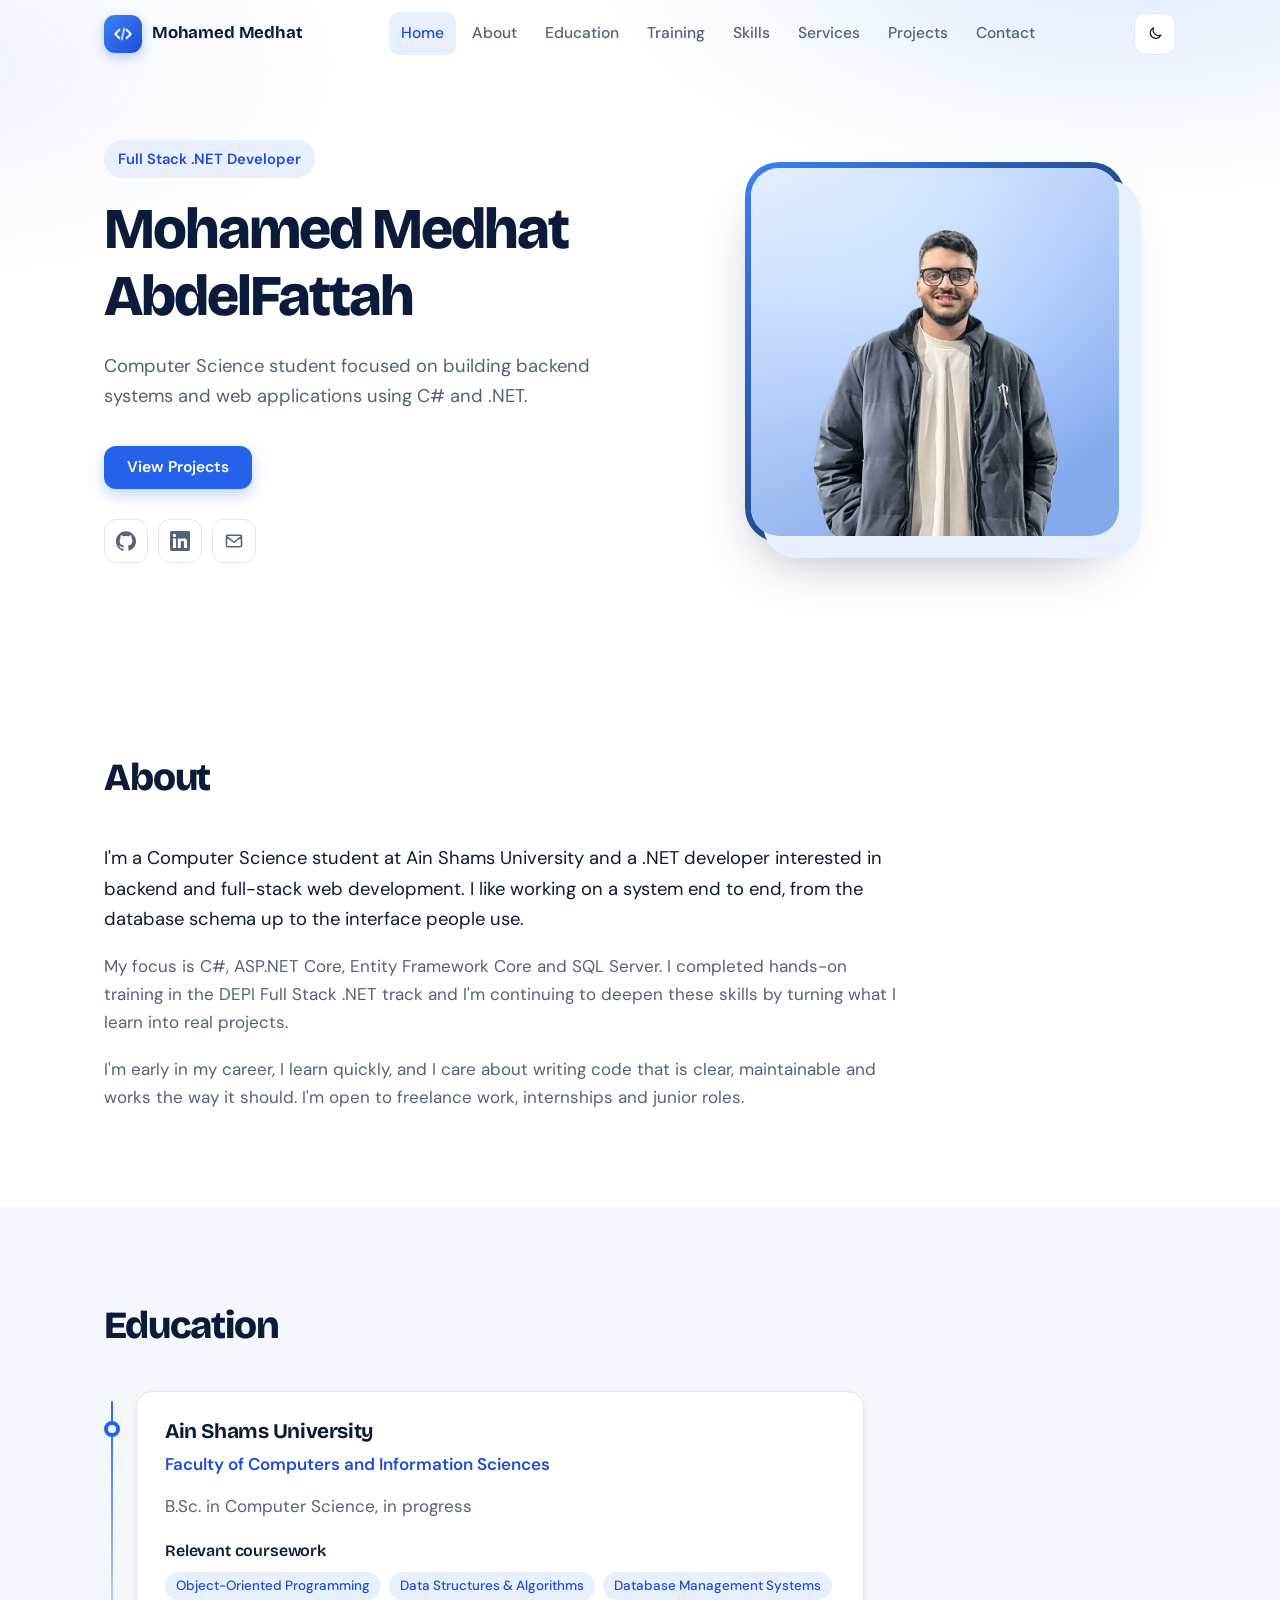
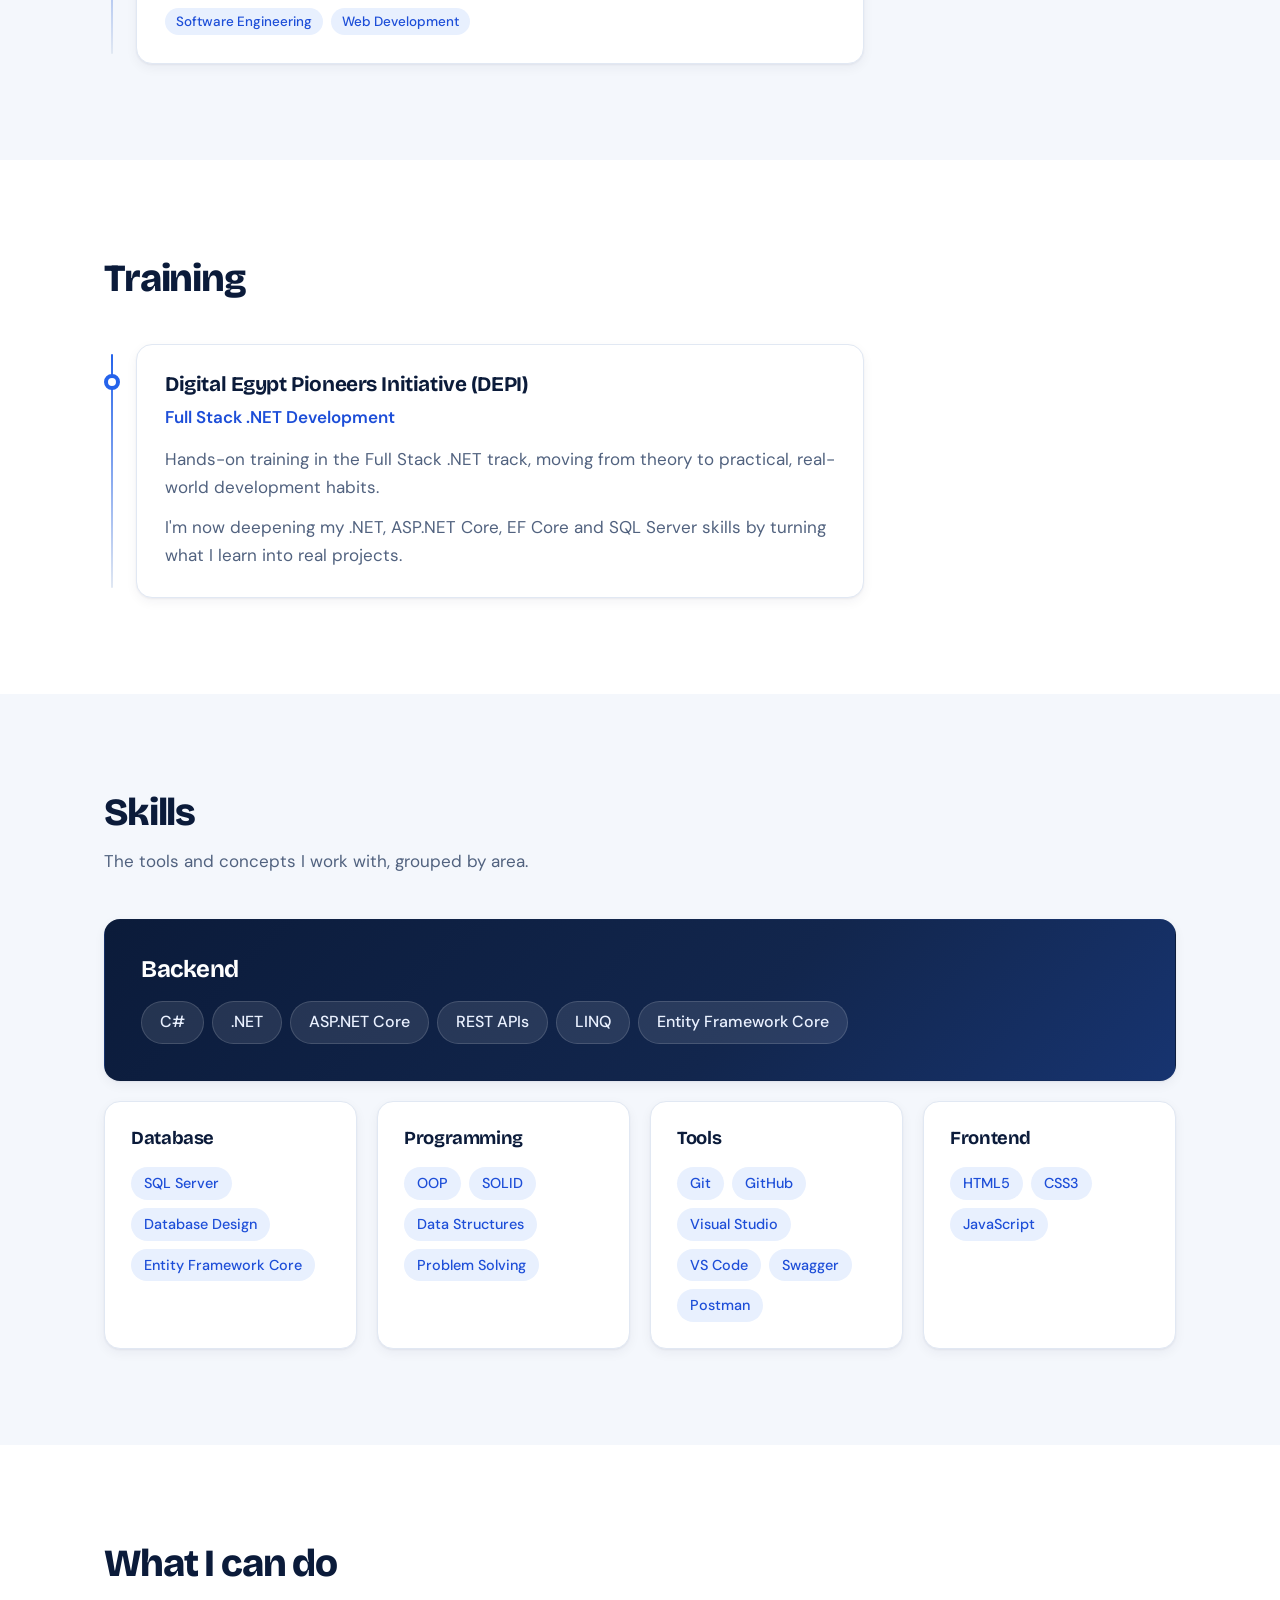
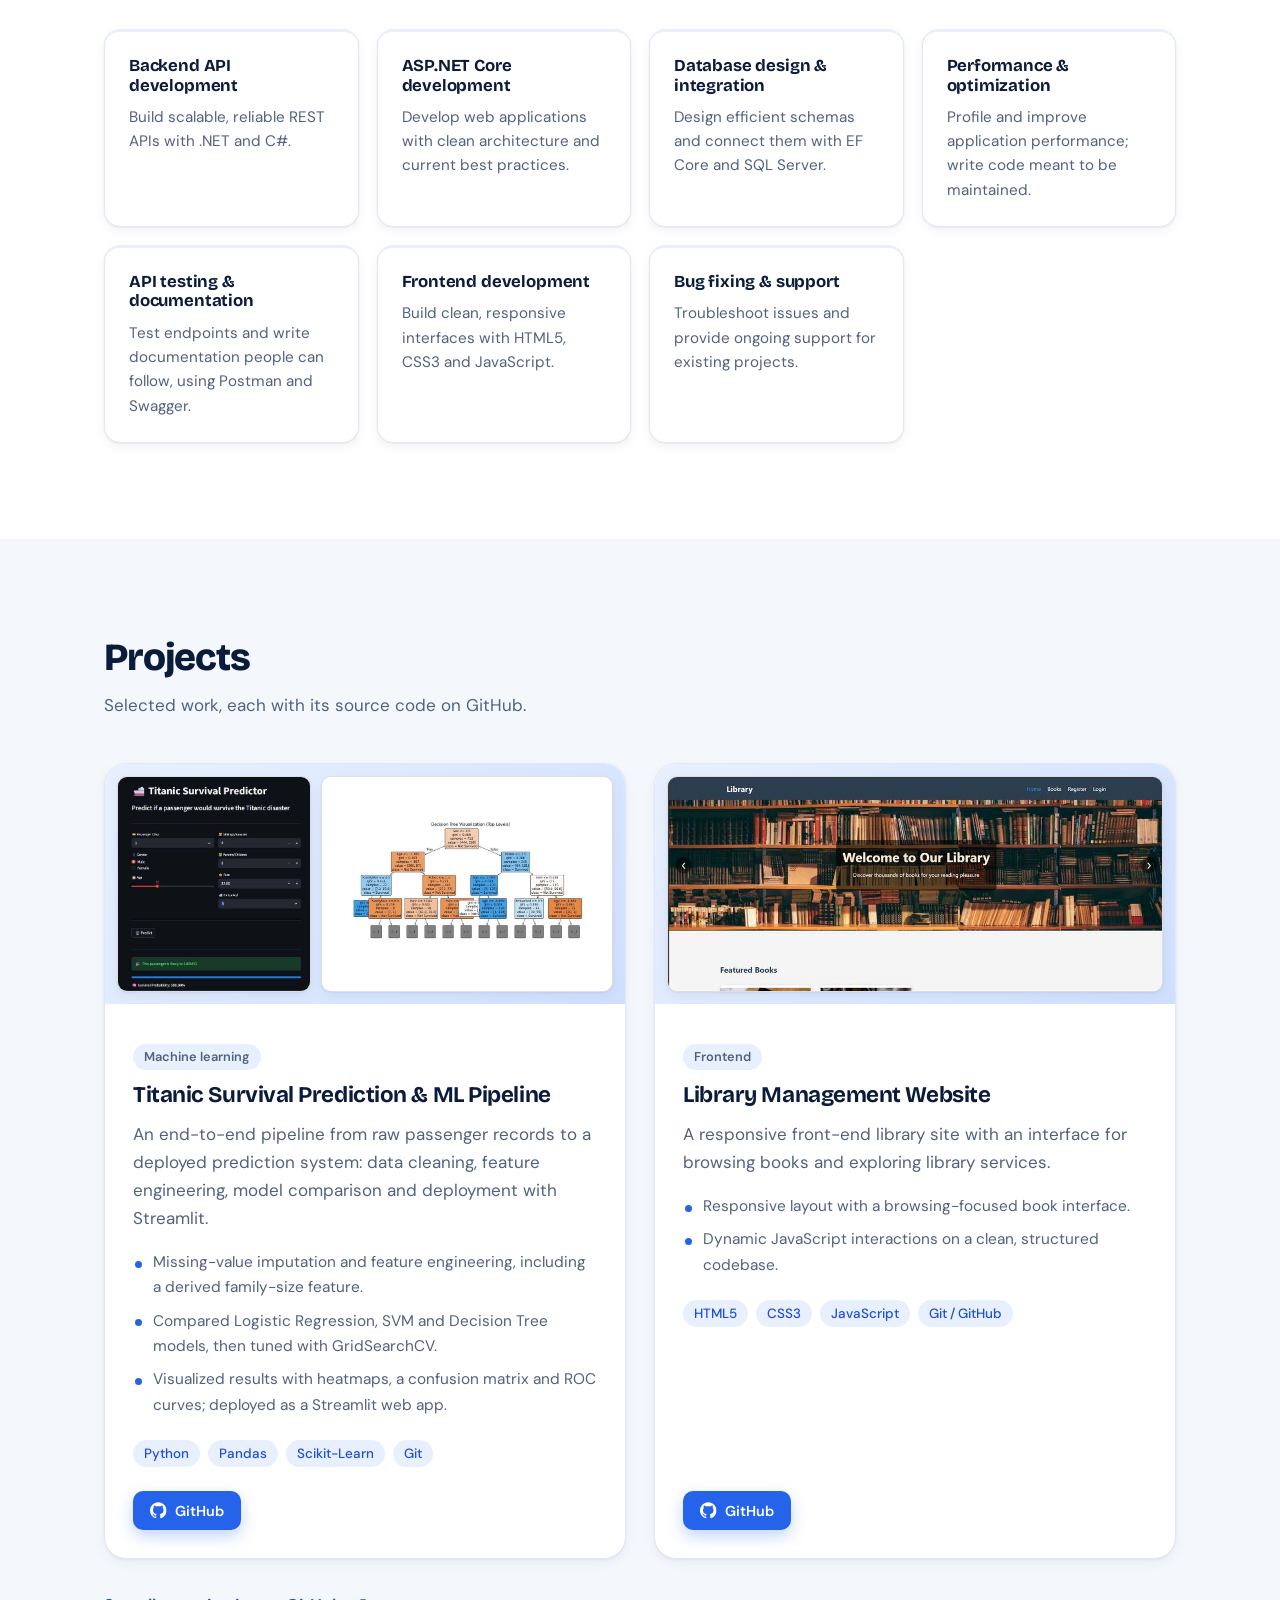
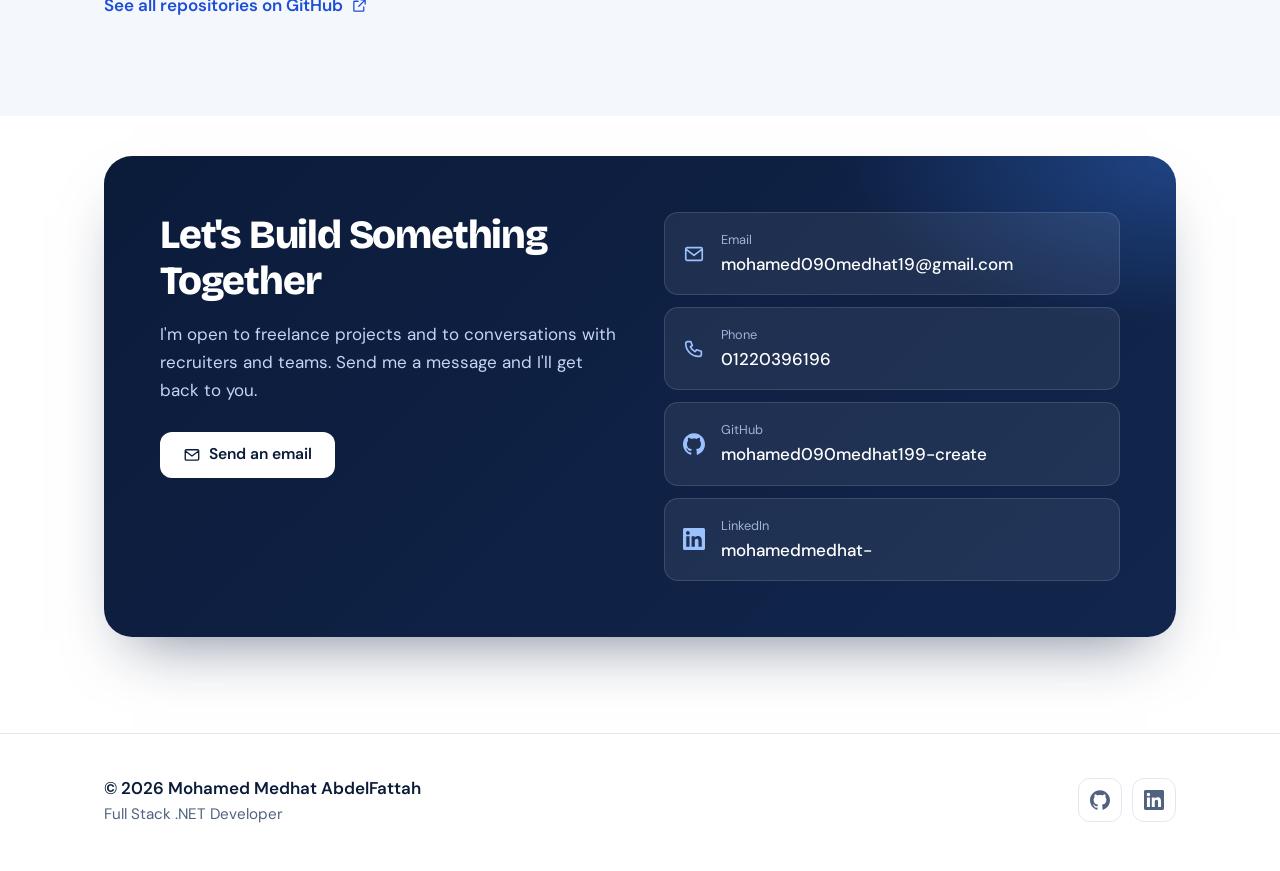
==== commit e3c5bf7d: "Add files via upload" ====
--- a/index.html
+++ b/index.html
@@ -20,11 +20,11 @@
   <meta name="twitter:description" content="Computer Science student focused on building backend systems and web applications using C# and .NET.">
   <meta name="twitter:image" content="https://mohamed090medhat199-create.github.io/portfolio/profile.jpg">
 
-  <link rel="icon" href="data:image/svg+xml,%3Csvg xmlns='http://www.w3.org/2000/svg' viewBox='0 0 32 32'%3E%3Crect width='32' height='32' rx='8' fill='%232563eb'/%3E%3Ctext x='16' y='22' font-family='Arial,sans-serif' font-size='15' font-weight='700' text-anchor='middle' fill='white'%3EMM%3C/text%3E%3C/svg%3E">
+  <link rel="icon" href="data:image/svg+xml,%3Csvg xmlns='http://www.w3.org/2000/svg' viewBox='0 0 40 40'%3E%3Crect width='40' height='40' rx='10' fill='%232563eb'/%3E%3Cg fill='none' stroke-linecap='round' stroke-linejoin='round' stroke-width='3.2'%3E%3Cpath d='M14 13 7 20l7 7M26 13l7 7-7 7' stroke='%23fff'/%3E%3Cpath d='m22 11-4 18' stroke='%23bfdbfe'/%3E%3C/g%3E%3C/svg%3E">
 
   <link rel="preconnect" href="https://fonts.googleapis.com">
   <link rel="preconnect" href="https://fonts.gstatic.com" crossorigin>
-  <link href="https://fonts.googleapis.com/css2?family=Bricolage+Grotesque:opsz,wght@12..96,600;12..96,700;12..96,800&family=DM+Sans:ital,opsz,wght@0,9..40,400;0,9..40,500;0,9..40,600&family=JetBrains+Mono:wght@400;500&display=swap" rel="stylesheet">
+  <link href="https://fonts.googleapis.com/css2?family=Bricolage+Grotesque:opsz,wght@12..96,600;12..96,700;12..96,800&family=DM+Sans:ital,opsz,wght@0,9..40,400;0,9..40,500;0,9..40,600&display=swap" rel="stylesheet">
 
   <script>
     // Apply saved/system theme before first paint to avoid a flash
@@ -75,7 +75,12 @@
   <header class="nav" id="nav">
     <div class="container nav__inner">
       <a class="brand" href="#home" aria-label="Mohamed Medhat AbdelFattah — home">
-        <span class="brand__mark" aria-hidden="true">MM</span>
+        <span class="brand__mark" aria-hidden="true">
+          <svg viewBox="0 0 40 40" width="24" height="24" fill="none" stroke-linecap="round" stroke-linejoin="round">
+            <path d="M14 13 7 20l7 7M26 13l7 7-7 7" stroke="#fff" stroke-width="3.2"/>
+            <path d="m22 11-4 18" stroke="#bfdbfe" stroke-width="3.2"/>
+          </svg>
+        </span>
         <span class="brand__name">Mohamed Medhat</span>
       </a>
 
--- a/style.css
+++ b/style.css
@@ -194,14 +194,13 @@
 .brand__mark {
   display: grid;
   place-items: center;
-  width: 36px;
-  height: 36px;
-  border-radius: 10px;
-  background: var(--accent);
-  color: #fff;
-  font: 700 .85rem/1 var(--font-display);
-  letter-spacing: 0;
-}
+  width: 38px;
+  height: 38px;
+  border-radius: 11px;
+  background: linear-gradient(135deg, var(--blue-500), #1d4ed8);
+  box-shadow: 0 4px 12px rgba(37, 99, 235, .3);
+}
+.brand__mark svg { display: block; }
 .brand__name { font: 700 1.05rem/1 var(--font-display); letter-spacing: -.01em; }
 
 .nav__links { display: flex; align-items: center; gap: 4px; }
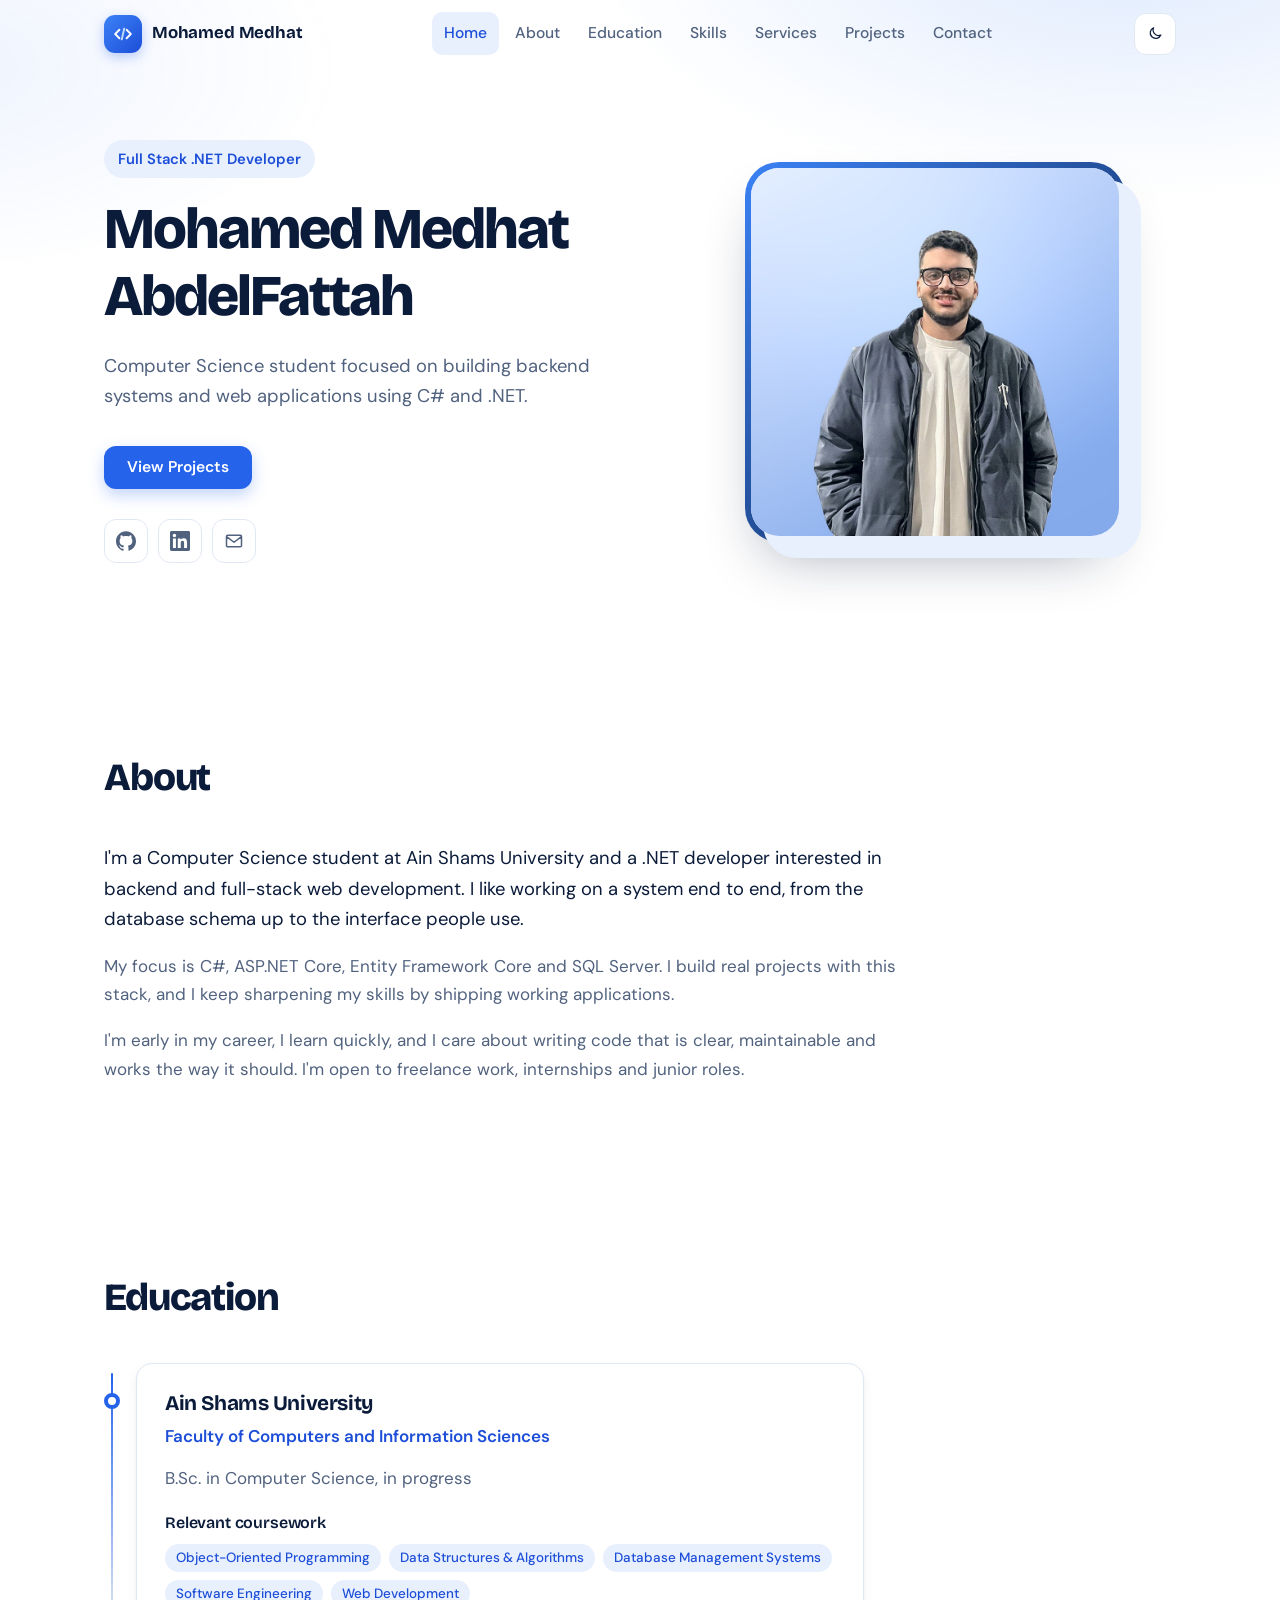
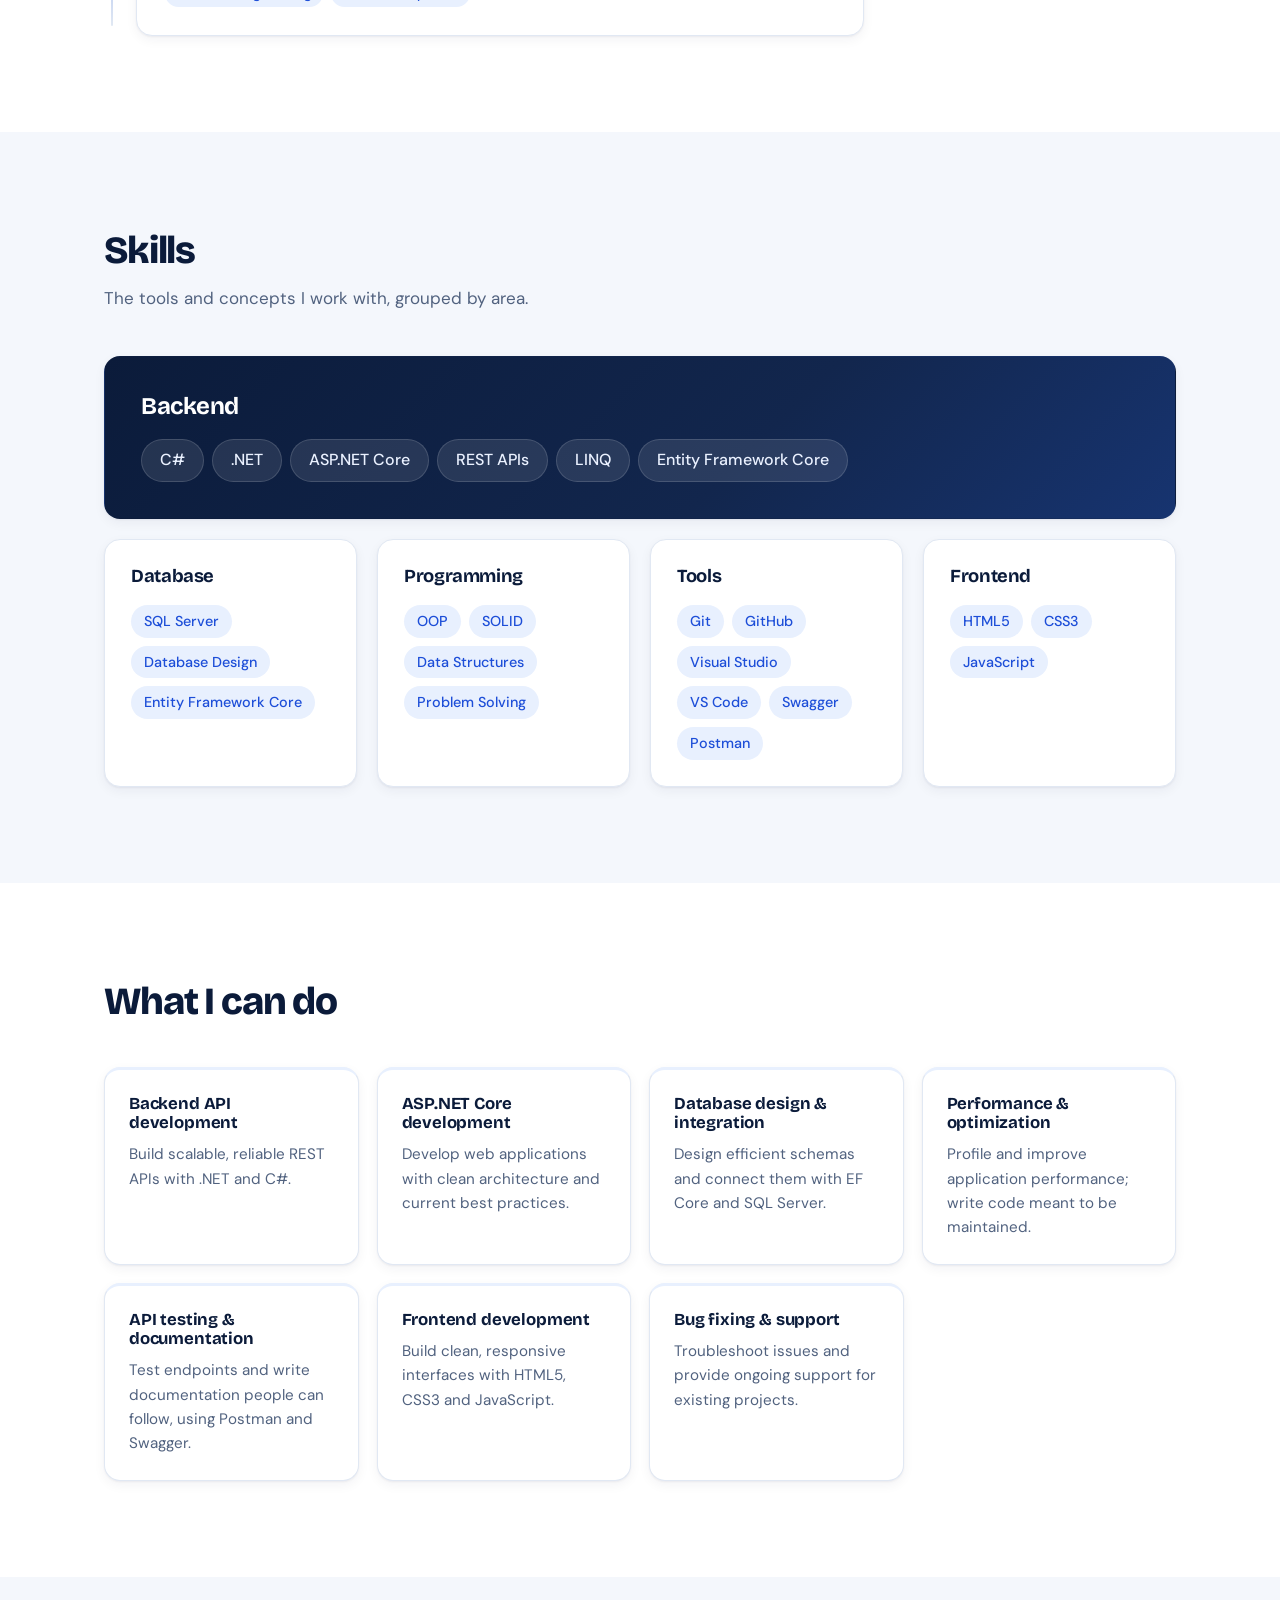
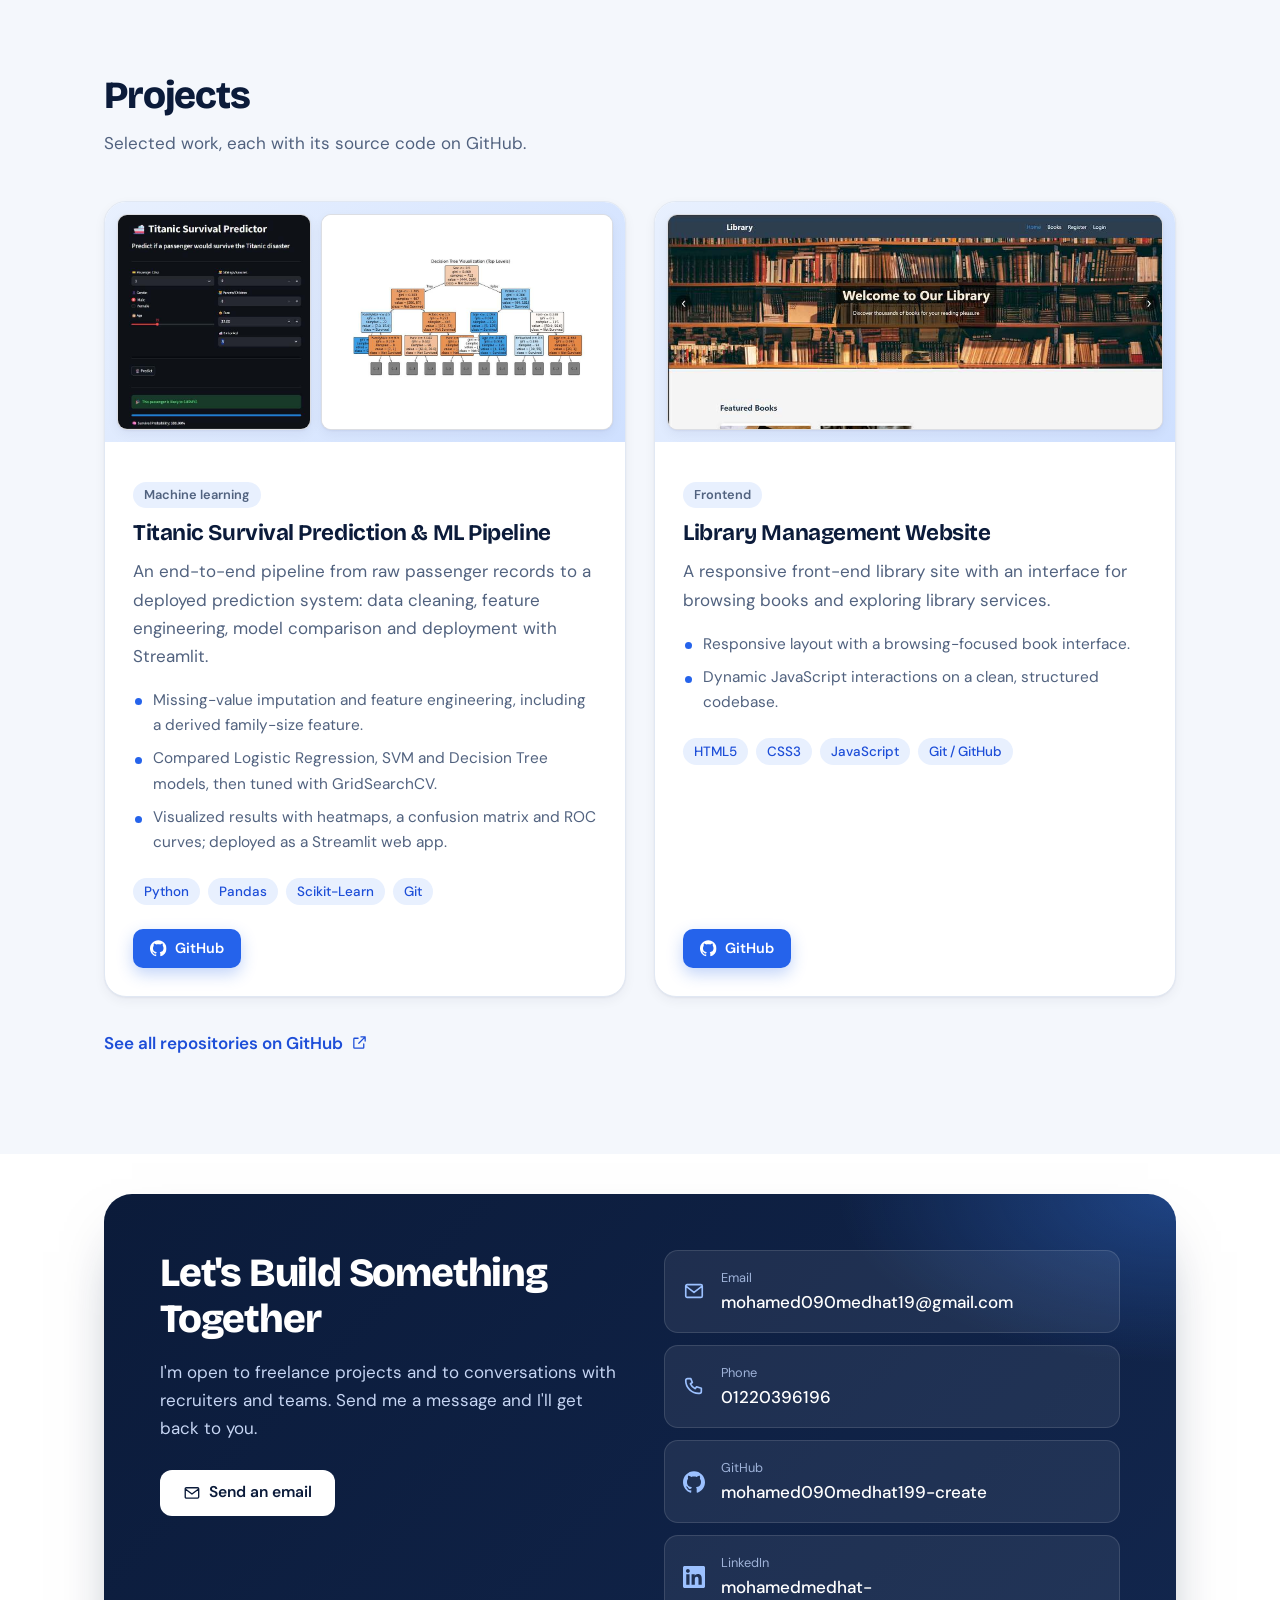
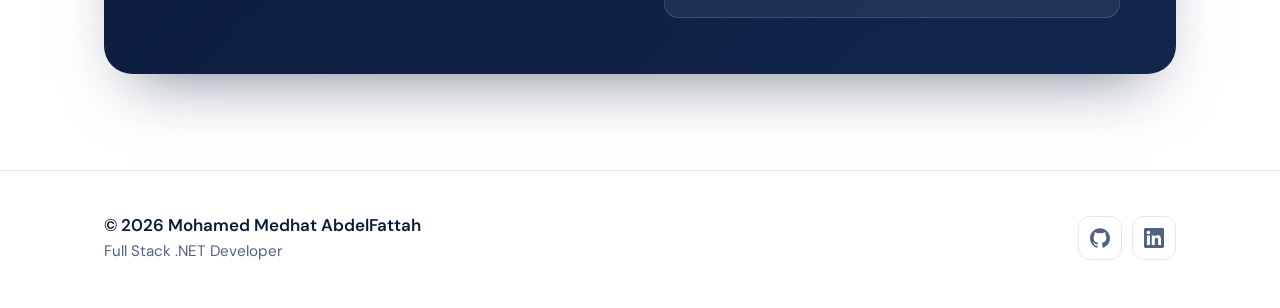
==== commit 3ba2a760: "Add files via upload" ====
--- a/index.html
+++ b/index.html
@@ -88,7 +88,6 @@
         <a href="#home" data-link="home">Home</a>
         <a href="#about" data-link="about">About</a>
         <a href="#education" data-link="education">Education</a>
-        <a href="#training" data-link="training">Training</a>
         <a href="#skills" data-link="skills">Skills</a>
         <a href="#services" data-link="services">Services</a>
         <a href="#projects" data-link="projects">Projects</a>
@@ -147,14 +146,14 @@
 
         <div class="prose">
           <p>I'm a Computer Science student at Ain Shams University and a .NET developer interested in backend and full-stack web development. I like working on a system end to end, from the database schema up to the interface people use.</p>
-          <p>My focus is C#, ASP.NET Core, Entity Framework Core and SQL Server. I completed hands-on training in the DEPI Full Stack .NET track and I'm continuing to deepen these skills by turning what I learn into real projects.</p>
+          <p>My focus is C#, ASP.NET Core, Entity Framework Core and SQL Server. I build real projects with this stack, and I keep sharpening my skills by shipping working applications.</p>
           <p>I'm early in my career, I learn quickly, and I care about writing code that is clear, maintainable and works the way it should. I'm open to freelance work, internships and junior roles.</p>
         </div>
       </div>
     </section>
 
     <!-- Education -->
-    <section class="section section--tint" id="education" data-nav="education" aria-labelledby="education-title">
+    <section class="section" id="education" data-nav="education" aria-labelledby="education-title">
       <div class="container">
         <header class="section__head">
           <h2 id="education-title">Education</h2>
@@ -174,26 +173,6 @@
                 <li>Software Engineering</li>
                 <li>Web Development</li>
               </ul>
-            </div>
-          </li>
-        </ol>
-      </div>
-    </section>
-
-    <!-- Training -->
-    <section class="section" id="training" data-nav="training" aria-labelledby="training-title">
-      <div class="container">
-        <header class="section__head">
-          <h2 id="training-title">Training</h2>
-        </header>
-
-        <ol class="timeline">
-          <li class="timeline__item">
-            <div class="card">
-              <h3>Digital Egypt Pioneers Initiative (DEPI)</h3>
-              <p class="card__sub">Full Stack .NET Development</p>
-              <p>Hands-on training in the Full Stack .NET track, moving from theory to practical, real-world development habits.</p>
-              <p>I'm now deepening my .NET, ASP.NET Core, EF Core and SQL Server skills by turning what I learn into real projects.</p>
             </div>
           </li>
         </ol>
--- a/style.css
+++ b/style.css
@@ -540,7 +540,7 @@
 .text-link:hover { border-bottom-color: currentColor; }
 .text-link .icon { width: 1em; height: 1em; }
 
-/* Timeline (Education + Training) */
+/* Timeline (Education) */
 .timeline { position: relative; display: grid; gap: 24px; padding-left: 32px; max-width: 760px; }
 .timeline::before {
   content: "";
